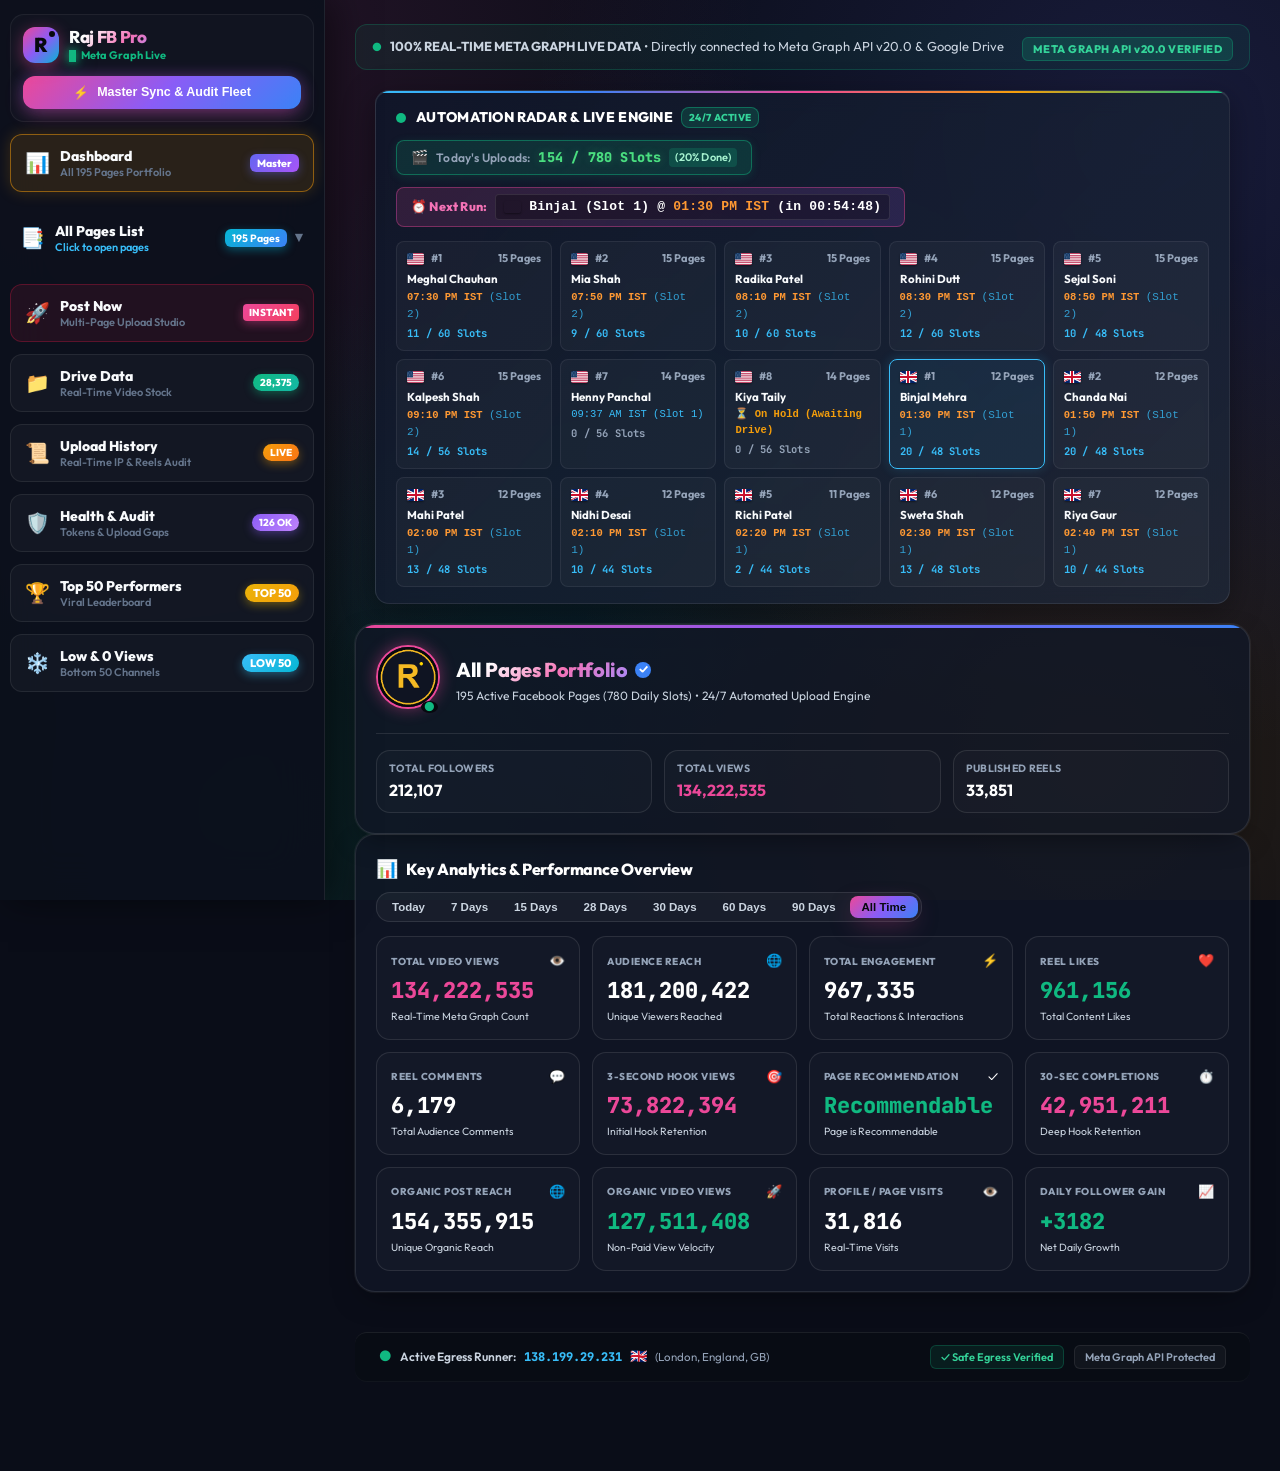
==== web/index.html @ e15d63d6 "feat: set USA Account 8 (Kiya Taily) on hold awaiting Drive link" ====
<!DOCTYPE html>
<html lang="en">
<head>
  <meta charset="UTF-8">
  <meta name="viewport" content="width=device-width, initial-scale=1.0, maximum-scale=1.0, user-scalable=no, viewport-fit=cover">
  <title>Raj FB Pro | Multi-Page Automation & Real-Time Analytics Command</title>
  <meta name="description" content="Raj FB Pro - Next-Gen Facebook Pages Cloud Automation, Real-Time Meta Graph Analytics & Audience Demographics Hub">
  <meta name="theme-color" content="#07090e">
  <meta name="apple-mobile-web-app-title" content="Raj FB Pro">
  <meta name="application-name" content="Raj FB Pro">
  <link rel="icon" type="image/png" sizes="192x192" href="icons/icon-192.png">
  <link rel="icon" type="image/png" sizes="64x64" href="icons/favicon.png">
  <link rel="apple-touch-icon" sizes="180x180" href="icons/apple-touch-icon.png">
  <link rel="manifest" href="manifest.json">
  <meta http-equiv="Cache-Control" content="no-cache, no-store, must-revalidate">
  <meta http-equiv="Pragma" content="no-cache">
  <meta http-equiv="Expires" content="0">
  <link rel="preconnect" href="https://fonts.googleapis.com">
  <link rel="preconnect" href="https://fonts.gstatic.com" crossorigin>
  <link href="https://fonts.googleapis.com/css2?family=Outfit:wght@400;500;600;700;800;900&family=Plus+Jakarta+Sans:wght@400;500;600;700;800&family=JetBrains+Mono:wght@500;600;700&display=swap" rel="stylesheet">
  <link rel="stylesheet" href="css/gold_dashboard.css?v=10.3.8">
  <script>
    function toggleSideHealthShutter(e) {
      if (e && e.stopPropagation) e.stopPropagation();
      var b = document.getElementById("sideHealthShutterBody");
      var a = document.getElementById("sideHealthToggleArrow");
      if (!b) return;
      var isHidden = (b.style.display === "none" || b.style.display === "");
      if (isHidden) {
        b.style.display = "block";
        if (a) { a.innerText = "▲"; a.style.transform = "rotate(180deg)"; }
      } else {
        b.style.display = "none";
        if (a) { a.innerText = "▼"; a.style.transform = "rotate(0deg)"; }
      }
    }
    function toggleMobileHealthShutter(e) {
      if (e && e.stopPropagation) e.stopPropagation();
      var b = document.getElementById("mobileHealthShutterBody");
      var a = document.getElementById("mobileHealthToggleArrow");
      if (!b) return;
      var isHidden = (b.style.display === "none" || b.style.display === "");
      if (isHidden) {
        b.style.display = "block";
        if (a) { a.innerText = "▲"; a.style.transform = "rotate(180deg)"; }
      } else {
        b.style.display = "none";
        if (a) { a.innerText = "▼"; a.style.transform = "rotate(0deg)"; }
      }
    }
    function openMobileHealthAudit(e) {
      if (e && e.stopPropagation) e.stopPropagation();
      if (typeof mobileSwitchView === "function") {
        mobileSwitchView("health_audit");
      } else {
        if (typeof closePageDrawer === "function") closePageDrawer();
        else {
          var drawer = document.getElementById("pagesDrawer");
          var overlay = document.getElementById("pagesDrawerOverlay");
          if (drawer) { drawer.classList.remove("active"); drawer.style.visibility = "hidden"; }
          if (overlay) { overlay.classList.remove("active"); overlay.style.display = "none"; }
          document.body.style.overflow = "";
          document.documentElement.style.overflow = "";
        }
        if (window.switchMainView) {
          window.switchMainView("health_audit");
        }
      }
      if (typeof showToast === "function") {
        showToast("🛡️ Opening Health & Audit Center...");
      }
      window.scrollTo({ top: 0, behavior: "smooth" });
    }
    window.toggleSideHealthShutter = toggleSideHealthShutter;
    window.toggleMobileHealthShutter = toggleMobileHealthShutter;
    window.openMobileHealthAudit = openMobileHealthAudit;
  </script>
</head>
<body>


  <!-- Toast Notification -->
  <div id="goldToast" class="luxe-toast">Action Confirmed</div>

  <!-- Slim Mobile-Only Header (Hidden on Desktop Web - Top Clean) -->
  <header class="mobile-app-header">
    <div class="mobile-header-container">
      <button id="btnMobileToggleDrawer" class="btn-mobile-drawer" onclick="openPageDrawer()" title="Open Navigation Menu">
        <span class="mob-icon" style="font-size: 16px; line-height: 1;">☰</span>
        <span class="mob-label" id="mobileHeaderActivePageName">Menu</span>
        <span class="mob-arrow">▼</span>
      </button>
      <div class="mobile-brand-group">
        <span class="mobile-brand-logo">R</span>
        <span class="mobile-brand-name">Raj FB Pro</span>
      </div>
      <div style="display: flex; align-items: center; gap: 6px;">
        <button type="button" id="btnMobileSync" class="btn-mobile-sync" onclick="triggerMobileSync(event)" title="Master Sync & Audit Fleet (Meta Graph API, Stock & Monetization)">
          <span id="mobileSyncBtnText">⚡ Master Sync</span>
        </button>
      </div>
    </div>
    <!-- Real-Time Mobile Sync Progress Bar (Instant Visual Feedback on Phone) -->
    <div id="mobileSyncProgressBarWrapper" class="mobile-sync-progress-bar" style="display: none;">
      <div id="mobileSyncProgressBarFill" class="mobile-sync-progress-fill" style="width: 0%;"></div>
    </div>
  </header>

  <!-- Slide-Over Pages Drawer (Mobile App Side Panel) -->
  <div id="pagesDrawerOverlay" class="drawer-overlay" onclick="closePageDrawer()" style="display: none;"></div>
  <aside id="pagesDrawer" class="pages-drawer" style="visibility: hidden;">
    <div class="drawer-header">
      <div class="drawer-title-group">
        <span class="drawer-header-icon">🧭</span>
        <h3 class="drawer-header-title">Navigation Menu</h3>
      </div>
      <button id="btnClosePageDrawer" class="btn-close-drawer" onclick="closePageDrawer()" aria-label="Close menu">✕</button>
    </div>

    <!-- Scrollable Drawer Body with Clean Modular Navigation Boxes -->
    <div class="drawer-scroll-body">

      <!-- BOX 1: MASTER DASHBOARD -->
      <div class="drawer-nav-card">
        <button type="button" class="drawer-nav-tile" id="btnDrawerDashboard" onclick="mobileSwitchView('dashboard')" title="Master Dashboard (All 195 Pages Portfolio)">
          <div class="tile-content-left">
            <span class="tile-icon">📊</span>
            <div class="tile-text">
              <span class="tile-title">Dashboard</span>
              <span class="tile-sub">All 195 Pages Portfolio</span>
            </div>
          </div>
          <span class="tile-badge-gold">Master</span>
        </button>
      </div>

      <!-- BOX 2: ALL PAGES LIST (SHUTTER BAND - CLOSED BY DEFAULT, OPENS ON TOUCH) -->
      <div class="drawer-nav-card drawer-pages-accordion" id="drawerPagesAccordionBox">
        <button type="button" class="drawer-nav-tile drawer-pages-shutter-btn" id="btnDrawerPagesShutterToggle" onclick="toggleDrawerPagesShutter(event)" title="Open All Pages List">
          <div class="tile-content-left">
            <span class="tile-icon">📑</span>
            <div class="tile-text">
              <span class="tile-title">All Pages List</span>
              <span class="tile-sub" id="drawerActivePageSub">195 Facebook Pages</span>
            </div>
          </div>
          <div class="tile-content-right">
            <span class="pages-count-pill" id="sidebarPagesCountBadge">195 Pages</span>
            <span class="drawer-shutter-arrow" id="drawerPagesShutterArrow">▼</span>
          </div>
        </button>

        <!-- Shutter Body (Closed by default - opens on touch/click) -->
        <div class="drawer-pages-shutter-body" id="drawerPagesShutterBody" style="display: none;">
          <!-- Page Search Bar -->
          <div class="drawer-search-box">
            <input type="search" id="sidebarPagesSearch" class="drawer-search-input" placeholder="🔍 Search across all 195 pages or ID..." onclick="event.stopPropagation()">
          </div>

          <!-- The 10 Fleet Accordions List (Populated dynamically) -->
          <div class="drawer-pages-list" id="sidebarPagesList">
            <!-- Dynamically Populated -->
          </div>
        </div>
      </div>

      <!-- BOX 3: POST NOW STUDIO -->
      <div class="drawer-nav-card">
        <button type="button" class="drawer-nav-tile" id="btnDrawerPostNow" onclick="mobileSwitchView('studio')" title="Post Now Studio">
          <div class="tile-content-left">
            <span class="tile-icon">🚀</span>
            <div class="tile-text">
              <span class="tile-title">Post Now</span>
              <span class="tile-sub">Multi-Page Upload Studio</span>
            </div>
          </div>
          <span class="side-instant-pill">INSTANT</span>
        </button>
      </div>

      <!-- BOX 4: DRIVE DATA -->
      <div class="drawer-nav-card">
        <button type="button" class="drawer-nav-tile" id="btnDrawerDriveData" onclick="mobileSwitchView('drive_data')" title="Drive Data Cloud Inventory">
          <div class="tile-content-left">
            <span class="tile-icon">📁</span>
            <div class="tile-text">
              <span class="tile-title">Drive Data</span>
              <span class="tile-sub">Real-Time Video Stock</span>
            </div>
          </div>
          <span class="side-drive-pill" id="drawerNavDriveCountBadge">32,460</span>
        </button>
      </div>

      <!-- BOX 5: UPLOAD HISTORY -->
      <div class="drawer-nav-card">
        <button type="button" class="drawer-nav-tile" id="btnDrawerRecentPosts" onclick="mobileSwitchView('recent_posts')" title="Upload History & IP Telemetry">
          <div class="tile-content-left">
            <span class="tile-icon">📜</span>
            <div class="tile-text">
              <span class="tile-title">Upload History</span>
              <span class="tile-sub">Real-Time IP & Reels Audit</span>
            </div>
          </div>
          <span class="side-recent-pill" style="background:rgba(234,179,8,0.18);color:#facc15;border:1px solid rgba(234,179,8,0.35);">LIVE</span>
        </button>
      </div>

      
      <!-- BOX 6: HEALTH & AUDIT CENTER -->
      <div class="drawer-nav-card">
        <button type="button" class="drawer-nav-tile" id="btnDrawerHealthAudit" onclick="mobileSwitchView('health_audit')" title="Health & Audit Center">
          <div class="tile-content-left">
            <span class="tile-icon">🛡️</span>
            <div class="tile-text">
              <span class="tile-title">Health & Audit</span>
              <span class="tile-sub">Tokens, Gaps & Runner</span>
            </div>
          </div>
          <span class="side-health-pill" id="drawerNavHealthBadge">126 OK</span>
        </button>
      </div>

      <!-- BOX 8: TOP 50 PERFORMERS -->
      <div class="drawer-nav-card">
        <button type="button" class="drawer-nav-tile" id="btnDrawerTopPerformers" onclick="mobileSwitchView('top_performers')" title="Top 50 Performers Leaderboard">
          <div class="tile-content-left">
            <span class="tile-icon">🏆</span>
            <div class="tile-text">
              <span class="tile-title">Top 50 Performers</span>
              <span class="tile-sub">Viral Leaderboard</span>
            </div>
          </div>
          <span class="side-top-pill" style="background:rgba(245,186,35,0.2);color:#facc15;border:1px solid rgba(245,186,35,0.4);font-size:11px;font-weight:800;padding:2px 8px;border-radius:10px;">TOP 50</span>
        </button>
      </div>

      <!-- BOX 8: LOW & 0 VIEWS PAGES -->
      <div class="drawer-nav-card">
        <button type="button" class="drawer-nav-tile" id="btnDrawerLowPerformers" onclick="mobileSwitchView('low_performers')" title="Low & 0 Views Pages">
          <div class="tile-content-left">
            <span class="tile-icon">❄️</span>
            <div class="tile-text">
              <span class="tile-title">Low & 0 Views</span>
              <span class="tile-sub">Bottom 50 Channels</span>
            </div>
          </div>
          <span class="side-low-pill" id="drawerNavLowBadge" style="background:rgba(239,68,68,0.2);color:#f87171;border:1px solid rgba(239,68,68,0.4);font-size:11px;font-weight:800;padding:2px 8px;border-radius:10px;">LOW 50</span>
        </button>
      </div>

    </div>
  </aside>

  <!-- Studio App Layout Wrapper (Left Sidebar + Main Content) -->
  <div class="studio-app-layout">

    <!-- Dedicated Left Sidebar Panel (Command Center) -->
    <aside id="studioLeftSidebar" class="studio-left-sidebar">

      <!-- Brand & Live Status in Left Sidebar -->
      <div class="sidebar-brand-card">
        <div class="brand-row-left">
          <div class="app-logo">
            <span class="logo-r">R</span>
            <span class="logo-dot"></span>
          </div>
          <div class="brand-text-block">
            <h1 class="brand-app-title">Raj FB Pro</h1>
            <span class="brand-app-sub"><span class="pulse-green-dot">●</span> Meta Graph Live</span>
          </div>
        </div>

        <!-- Sync Button in Left Sidebar ("synk vala bhi side me lele") -->
        <button type="button" id="btnSideLiveSync" class="btn-sidebar-sync" title="Master Sync & Audit Fleet: Sync Meta Graph API, Drive Stock & Monetization Audit across all 12 Accounts">
          <span class="sync-icon">⚡</span>
          <span class="sync-text" id="sideSyncBtnText">Master Sync & Audit Fleet</span>
        </button>

        <!-- Sleek Sync Progress Indicator (% and glowing bar directly near Sync button) -->
        <div id="sideSyncProgressWrapper" class="sidebar-sync-progress-box" style="display: none;">
          <div class="sync-progress-header">
            <span class="sync-progress-title">⚡ REAL-TIME SYNC</span>
            <span id="sideSyncPercentText" class="sync-progress-percent">0%</span>
          </div>
          <div class="sync-progress-track">
            <div id="sideSyncProgressBar" class="sync-progress-fill" style="width: 0%;"></div>
          </div>
          <div id="sideSyncStatusLabel" class="sync-progress-sub">Connecting to Meta API...</div>
        </div>
      </div>

      <!-- BOX 1: DASHBOARD (SARE PAGES KA DATA) -->
      <div class="sidebar-nav-box">
        <button type="button" id="sideNavDashboard" class="sidebar-action-tile active" onclick="onSelectSidebarPage('all', event)" title="Master Dashboard (All Pages Overview)">
          <div class="tile-content-left">
            <span class="tile-icon">📊</span>
            <div class="tile-text">
              <span class="tile-title">Dashboard</span>
              <span class="tile-sub">All 195 Pages Portfolio</span>
            </div>
          </div>
          <span class="tile-badge-gold">Master</span>
        </button>
      </div>

      <!-- BOX 2: ALL PAGES LIST (SHUTTER BAND BY DEFAULT - CLICK PAR HI OPEN HOGA) -->
      <div class="sidebar-nav-box sidebar-pages-list-box" id="sidePagesAccordionBox">
        <button type="button" class="sidebar-pages-header" id="btnSidePagesListToggle" onclick="toggleSidePagesShutter()" title="Click to show/hide 156 pages">
          <div class="pages-header-left">
            <span class="pages-header-icon">📑</span>
            <div class="pages-header-text">
              <span class="pages-header-title">All Pages List</span>
              <span class="pages-header-sub" id="sideActivePageSub">Click to open pages</span>
            </div>
          </div>
          <div class="pages-header-right">
            <span class="pages-count-pill" id="sidePagesCountBadge">195 Pages</span>
            <span class="pages-toggle-arrow" id="sidePagesToggleArrow">▼</span>
          </div>
        </button>

        <!-- Shutter Body (Closed by default - Shutter Band) -->
        <div class="sidebar-pages-body" id="sidePagesShutterBody">
          <div class="sidebar-pages-search-row">
            <input type="text" id="sidePagesSearchInput" class="side-pages-search-input" placeholder="🔍 Search across all 195 pages..." onclick="event.stopPropagation()">
          </div>

          <div class="sidebar-pages-scroll-list" id="sidebarPagesScrollList">
            <!-- Dynamically populated with 5 vertical boxes (USA 01, USA 02, UK 01, UK 02, UK 03) -->
          </div>
        </div>
      </div>

      <!-- BOX 3: POST NOW (JISE HUM POST KARENGE) -->
      <div class="sidebar-nav-box">
        <button type="button" id="sideNavPostNow" class="sidebar-action-tile side-tile-post-now" title="Post Now Studio (Select Pages & Upload)">
          <div class="tile-content-left">
            <span class="tile-icon">🚀</span>
            <div class="tile-text">
              <span class="tile-title">Post Now</span>
              <span class="tile-sub">Multi-Page Upload Studio</span>
            </div>
          </div>
          <span class="side-instant-pill">INSTANT</span>
        </button>
      </div>

      <!-- BOX 4: DRIVE DATA (REAL-TIME CLOUD VIDEO INVENTORY) -->
      <div class="sidebar-nav-box">
        <button type="button" id="sideNavDriveData" class="sidebar-action-tile side-tile-drive-data" title="Drive Data (Folder-by-Folder Cloud Inventory)">
          <div class="tile-content-left">
            <span class="tile-icon">📁</span>
            <div class="tile-text">
              <span class="tile-title">Drive Data</span>
              <span class="tile-sub">Real-Time Video Stock</span>
            </div>
          </div>
          <span class="side-drive-pill" id="sideNavDriveCountBadge">32,460</span>
        </button>
      </div>

      <!-- BOX 5: UPLOAD HISTORY (SERVER AUTOMATION & REAL-TIME IP TELEMETRY AUDIT) -->
      <div class="sidebar-nav-box">
        <button type="button" id="sideNavRecentPosts" class="sidebar-action-tile side-tile-recent-posts" title="Upload History (Real-Time IP Telemetry & Reels Audit)">
          <div class="tile-content-left">
            <span class="tile-icon">📜</span>
            <div class="tile-text">
              <span class="tile-title">Upload History</span>
              <span class="tile-sub">Real-Time IP & Reels Audit</span>
            </div>
          </div>
          <span class="side-recent-pill" style="background:rgba(234,179,8,0.18);color:#facc15;border:1px solid rgba(234,179,8,0.35);">LIVE</span>
        </button>
      </div>

      
      <!-- BOX 6: HEALTH & AUDIT CENTER (FULL MAIN VIEW) -->
      <div class="sidebar-nav-box">
        <button type="button" id="sideNavHealthAudit" class="sidebar-action-tile side-tile-health-audit" title="Health & Audit Center (Tokens, Gaps & Runner Diagnostics)">
          <div class="tile-content-left">
            <span class="tile-icon">🛡️</span>
            <div class="tile-text">
              <span class="tile-title">Health & Audit</span>
              <span class="tile-sub">Tokens & Upload Gaps</span>
            </div>
          </div>
          <span class="side-health-pill" id="sideNavHealthBadge">126 OK</span>
        </button>
      </div>

      <!-- BOX 8: TOP 50 PERFORMERS (VIRAL LEADERBOARD) -->
      <div class="sidebar-nav-box">
        <button type="button" id="sideNavTopPerformers" class="sidebar-action-tile side-tile-top-performers" onclick="switchMainView('top_performers')" title="Top 50 Performers (Viral Leaderboard & Rankings)">
          <div class="tile-content-left">
            <span class="tile-icon">🏆</span>
            <div class="tile-text">
              <span class="tile-title">Top 50 Performers</span>
              <span class="tile-sub">Viral Leaderboard</span>
            </div>
          </div>
          <span class="side-top-pill" style="background:rgba(245,186,35,0.2);color:#facc15;border:1px solid rgba(245,186,35,0.4);font-size:11px;font-weight:800;padding:2px 8px;border-radius:10px;">TOP 50</span>
        </button>
      </div>

      <!-- BOX 8: LOW & 0 VIEWS (BOTTOM 50 AUDIT) -->
      <div class="sidebar-nav-box">
        <button type="button" id="sideNavLowPerformers" class="sidebar-action-tile side-tile-low-performers" onclick="switchMainView('low_performers')" title="Low & 0 Views Pages (Bottom 50 Audit)">
          <div class="tile-content-left">
            <span class="tile-icon">❄️</span>
            <div class="tile-text">
              <span class="tile-title">Low & 0 Views</span>
              <span class="tile-sub">Bottom 50 Channels</span>
            </div>
          </div>
          <span class="side-low-pill" id="sideNavLowBadge" style="background:rgba(239,68,68,0.2);color:#f87171;border:1px solid rgba(239,68,68,0.4);font-size:11px;font-weight:800;padding:2px 8px;border-radius:10px;">LOW 50</span>
        </button>
      </div>

    </aside>

    <!-- Main App Content Container -->
    <main class="app-main-container studio-main-content">

    <!-- ================= POST NOW STUDIO VIEW (MATCHING RAJ TUBE PRO YOUTUBE STUDIO STYLE) ================= -->
    <div id="postNowStudioView" class="studio-view-container" style="display: none;">

      <!-- Left Sub-Sidebar: Pages Fleet Selection List with Checkboxes -->
      <aside class="studio-fleet-panel">
        <div class="fleet-panel-header">
          <div class="fleet-title-row">
            <h3 class="fleet-heading">Pages Fleet</h3>
            <span class="fleet-count-badge" id="studioFleetCountBadge">7 Ready</span>
          </div>
          <div class="fleet-sub">Select pages to trigger immediate Facebook post</div>
        </div>

        <!-- Toolbar & Filter -->
        <div class="fleet-toolbar">
          <button type="button" id="btnStudioSelectAll" class="fleet-pill-btn">☑️ Select All</button>
          <button type="button" id="btnStudioClearAll" class="fleet-pill-btn">⬜ Clear All</button>
          <span class="fleet-selected-indicator" id="studioSelectedCounterBadge">0 Selected</span>
        </div>

        <!-- Fast 1-Click Batch Actions Bar -->
        <div class="studio-batch-actions-bar">
          <button type="button" id="btnStudioSelectAllUK" class="btn-batch-action btn-batch-uk" title="Select All 71 Pages in 1-Click"><img src="icons/gb.png" alt="UK" class="app-flag-icon"> (71)</button>
          <button type="button" id="btnStudioSelectAllUSA" class="btn-batch-action btn-batch-us" title="Select All 30 Pages in 1-Click"><img src="icons/us.png" alt="US" class="app-flag-icon"> (30)</button>
          <button type="button" id="btnStudioSelectUnposted" class="btn-batch-action" title="Select pages that have 0 posts today">🎯 0 Posts Today</button>
        </div>


        <div class="fleet-search-box">
          <input type="text" id="inputStudioFleetSearch" class="fleet-search-input" placeholder="Search across your pages...">
        </div>

        <!-- Scrollable Pages Fleet List with Checkboxes & SELECT Buttons -->
        <div class="studio-fleet-list" id="studioFleetList">
          <!-- Populated dynamically by gold_app.js -->
        </div>
      </aside>

      <!-- Right Main Studio Area: Selected Fleet Cards + Compliance Specs + Pipeline Console + Big Publish Button -->
      <section class="studio-main-panel">

        <!-- Selected Fleet Cards Strip -->
        <div class="studio-selected-strip-header">
          <span class="selected-strip-title">Queued Pages Fleet</span>
          <span class="selected-strip-sub" id="studioSelectedStockText">1,566 Videos Available in Drive</span>
        </div>
        <div class="studio-selected-chips-grid" id="studioSelectedChipsGrid">
          <!-- Populated dynamically with selected page chips -->
        </div>

        <!-- Compliance & Configuration Specs -->
        <div class="studio-specs-box">
          <div class="studio-spec-row">
            <span class="spec-label">Destination</span>
            <span class="spec-value spec-cyan" id="studioSpecDestination">Facebook Reels (5 Pages Selected)</span>
          </div>
          <div class="studio-spec-row">
            <span class="spec-label">AI Disclosure Tag</span>
            <span class="spec-value spec-green">Self-Declared (Compliant)</span>
          </div>
          <div class="studio-spec-row">
            <span class="spec-label">Drive Storage Protocol</span>
            <span class="spec-value spec-green">Auto-Delete After Success (Safe Mode Verified)</span>
          </div>
          <div class="studio-spec-row">
            <span class="spec-label">Scheduled Automation</span>
            <span class="spec-value spec-gold">Protected & Active (No Cron Conflict)</span>
          </div>
        </div>

        <!-- LIVE UPLOAD PIPELINE CONSOLE (Terminal Window with macOS dots) -->
        <div class="studio-terminal-box">
          <div class="terminal-header-bar">
            <div class="terminal-header-left" style="display:flex; align-items:center; gap:10px;">
              <div class="terminal-dots">
                <span class="dot dot-red"></span>
                <span class="dot dot-yellow"></span>
                <span class="dot dot-green"></span>
              </div>
              <div class="terminal-title">LIVE UPLOAD PIPELINE CONSOLE</div>
            </div>
            <div class="terminal-header-right" style="display:flex; align-items:center; gap:10px;">
              <div class="terminal-status-badge" id="terminalStatusBadge">🟢 BATCH COMPLETE</div>
              <button type="button" id="btnStudioClearLogs" class="btn-terminal-clear-action" title="Clear console output">
                <svg width="12" height="12" viewBox="0 0 24 24" fill="none" stroke="currentColor" stroke-width="2.5" stroke-linecap="round" stroke-linejoin="round"><path d="M3 6h18M19 6v14a2 2 0 0 1-2 2H7a2 2 0 0 1-2-2V6m3 0V4a2 2 0 0 1 2-2h4a2 2 0 0 1 2 2v2"></path></svg>
                <span>CLEAR LOGS</span>
              </button>
            </div>
          </div>
          <div class="terminal-body" id="terminalConsoleBody">
            <!-- Populated with color-coded live logs -->
          </div>
        </div>

        <!-- Execution Telemetry & Actions Row -->
        <div class="studio-action-panel">
          <button type="button" id="btnStudioExecutePublish" class="btn-studio-publish-now">
            <span class="publish-icon">🚀</span>
            <span id="btnStudioExecuteText">PUBLISH 5 REELS NOW TO FACEBOOK (1,566 AVAILABLE)</span>
          </button>

          <!-- Auth & Token status drawer trigger -->
          <div class="studio-auth-footer">
            <div class="auth-status-indicator">
              <span class="auth-dot" id="studioAuthDot">🟢</span>
              <span class="auth-text" id="studioAuthText">Cloud Dispatch Ready (GitHub Actions)</span>
            </div>
            <button type="button" id="btnToggleStudioAuth" class="btn-studio-auth-toggle">⚙️ Key</button>
          </div>

          <div id="studioAuthDrawer" class="studio-auth-drawer" style="display: none;">
            <p class="auth-drawer-hint">Enter GitHub Personal Access Token (stored locally on your device for cloud actions):</p>
            <div class="auth-drawer-input-row">
              <input type="password" id="inputStudioGithubPat" class="studio-pat-input" placeholder="ghp_xxxxxxxxxxxx...">
              <button type="button" id="btnSaveStudioGithubPat" class="btn-save-studio-pat">Save</button>
            </div>
          </div>
        </div>

      </section>
    </div>

    <!-- ================= DRIVE DATA VIEW (FOLDER-BY-FOLDER REAL-TIME INVENTORY) ================= -->
    <div id="driveDataInventoryView" class="dashboard-view-container" style="display: none;">
      
      <!-- Top Status Banner -->
      <div class="dash-page-status-strip">
        <div class="status-strip-left">
          <span class="live-dot-pulse">●</span>
          <span class="status-strip-text"><strong>GOOGLE DRIVE CLOUD VIDEO INVENTORY</strong> • Real-time verified video count across all 126 Facebook page folders</span>
        </div>
        <div class="status-strip-right" style="display: flex; align-items: center; gap: 8px;">
          <button type="button" class="btn-strip-sync" onclick="syncLiveMetaGraph(true)" title="Sync Real-Time Google Drive Stock & Upload Telemetry" style="background: rgba(234,179,8,0.15); border: 1px solid rgba(234,179,8,0.35); color: #facc15; font-size: 11px; font-weight: 700; padding: 3px 10px; border-radius: 6px; cursor: pointer; display: inline-flex; align-items: center; gap: 4px; transition: all 0.2s ease;">
            <span>⚡</span> Sync Drive Stock Live
          </button>
          <span class="badge-meta-verified">CLOUD DRIVE VERIFIED</span>
        </div>
      </div>

      <!-- Drive Hero KPI Card -->
      <section class="profile-hero-card">
        <div class="hero-main-row">
          <div class="hero-avatar-wrapper">
            <div class="drive-hero-icon-box">📁</div>
            <span class="avatar-status-badge">●</span>
          </div>
          <div class="hero-details">
            <div class="hero-heading-row">
              <h2 class="hero-title">Google Drive Video Fleet</h2>
              <span class="verified-icon">✓</span>
            </div>
            <div class="hero-meta">126 Channel Folders Configured • Zero Setup Pending • 24/7 Automated Upload Stock</div>
          </div>
        </div>

        <div class="hero-stats-strip">
          <div class="strip-stat">
            <span class="stat-label">Total Cloud Stock</span>
            <span class="stat-num gold-text" id="driveHeroTotalCount">36,689 Videos</span>
          </div>
          <div class="strip-stat">
            <span class="stat-label"><img src="icons/us.png" alt="US" class="app-flag-icon"> Meghal Stock</span>
            <span class="stat-num" id="driveHeroA1Count">4,190 Videos</span>
          </div>
          <div class="strip-stat">
            <span class="stat-label"><img src="icons/us.png" alt="US" class="app-flag-icon"> Mia Stock</span>
            <span class="stat-num" id="driveHeroA2Count">4,290 Videos</span>
          </div>
          <div class="strip-stat">
            <span class="stat-label"><img src="icons/us.png" alt="US" class="app-flag-icon"> Radika Stock</span>
            <span class="stat-num" id="driveHeroA3Count" style="color: #60a5fa;">3,910 Videos</span>
          </div>
          <div class="strip-stat">
            <span class="stat-label"><img src="icons/us.png" alt="US" class="app-flag-icon"> Rohini Stock</span>
            <span class="stat-num" id="driveHeroA4Count" style="color: #38bdf8;">3,779 Videos</span>
          </div>
          <div class="strip-stat">
            <span class="stat-label"><img src="icons/us.png" alt="US" class="app-flag-icon"> Sejal Stock</span>
            <span class="stat-num" id="driveHeroA5Count" style="color: #a78bfa;">3,131 Videos</span>
          </div>
          <div class="strip-stat">
            <span class="stat-label"><img src="icons/us.png" alt="US" class="app-flag-icon"> Kalpesh Stock</span>
            <span class="stat-num" id="driveHeroA6Count" style="color: #ec4899;">2,062 Videos</span>
          </div>
          <div class="strip-stat">
            <span class="stat-label"><img src="icons/gb.png" alt="UK" class="app-flag-icon"> London Stock</span>
            <span class="stat-num" id="driveHeroUKCount" style="color: #facc15;">16,886 Videos</span>
          </div>
          <div class="strip-stat">
            <span class="stat-label">Empty Folders</span>
            <span class="stat-num" id="driveHeroEmptyCount" style="color: #f87171; font-weight: 800;">12 Needs Refill</span>
          </div>
          <div class="strip-stat">
            <span class="stat-label">Configured Folders</span>
            <span class="stat-num green-text">195 / 195 Ready</span>
          </div>
        </div>
      </section>

      <!-- Drive Inventory Section -->
      <section class="content-box">
        <div class="box-header flex-between library-box-header">
          <div class="box-title-group">
            <span class="box-icon">📁</span>
            <div>
              <h3 class="box-title">Channel Video Stock & Folder Mapping</h3>
              <span class="library-pipeline-tag">Exact unposted video files waiting in Drive for next automated slot</span>
            </div>
          </div>
          <div class="library-header-actions">
            <div class="timeframe-toggle-wrapper" id="driveAccountFilters">
              <button type="button" class="timeframe-pill active" data-filter="all" id="btnDriveFilterAll">All (171)</button>
              <button type="button" class="timeframe-pill" data-filter="empty_stock" id="btnDriveFilterEmptyStock" style="background: rgba(239,68,68,0.2); border-color: rgba(239,68,68,0.6); color: #f87171; font-weight: 800;">🔴 Empty (12)</button>
              <button type="button" class="timeframe-pill" data-filter="critical_stock" id="btnDriveFilterCritStock" style="background: rgba(234,179,8,0.2); border-color: rgba(234,179,8,0.6); color: #facc15; font-weight: 800;">⚠️ Critical &le; 15 (5)</button>
              <button type="button" class="timeframe-pill" data-filter="a1" id="btnDriveFilterA1"><img src="icons/us.png" alt="US" class="app-flag-icon"> Meghal Chauhan (15)</button>
              <button type="button" class="timeframe-pill" data-filter="a2" id="btnDriveFilterA2"><img src="icons/us.png" alt="US" class="app-flag-icon"> Mia Shah (15)</button>
              <button type="button" class="timeframe-pill" data-filter="a3" id="btnDriveFilterA3"><img src="icons/us.png" alt="US" class="app-flag-icon"> Radika Patel (15)</button>
              <button type="button" class="timeframe-pill" data-filter="a4" id="btnDriveFilterA4"><img src="icons/us.png" alt="US" class="app-flag-icon"> Rohini Dutt (15)</button>
              <button type="button" class="timeframe-pill" data-filter="a5" id="btnDriveFilterA5"><img src="icons/us.png" alt="US" class="app-flag-icon"> Sejal Soni (15)</button>
              <button type="button" class="timeframe-pill" data-filter="a6" id="btnDriveFilterA6"><img src="icons/us.png" alt="US" class="app-flag-icon"> Kalpesh Shah (15)</button>
              <button type="button" class="timeframe-pill" data-filter="uk1" id="btnDriveFilterUK1"><img src="icons/gb.png" alt="UK" class="app-flag-icon"> Binjal Mehra (12)</button>
              <button type="button" class="timeframe-pill" data-filter="uk2" id="btnDriveFilterUK2"><img src="icons/gb.png" alt="UK" class="app-flag-icon"> Chanda Nai (12)</button>
              <button type="button" class="timeframe-pill" data-filter="uk3" id="btnDriveFilterUK3"><img src="icons/gb.png" alt="UK" class="app-flag-icon"> Mahi Patel (12)</button>
              <button type="button" class="timeframe-pill" data-filter="uk4" id="btnDriveFilterUK4"><img src="icons/gb.png" alt="UK" class="app-flag-icon"> Nidhi Desai (11)</button>
              <button type="button" class="timeframe-pill" data-filter="uk5" id="btnDriveFilterUK5"><img src="icons/gb.png" alt="UK" class="app-flag-icon"> Richi Patel (11)</button>
              <button type="button" class="timeframe-pill" data-filter="uk6" id="btnDriveFilterUK6"><img src="icons/gb.png" alt="UK" class="app-flag-icon"> Sweta Shah (12)</button>
              <button type="button" class="timeframe-pill" data-filter="uk7" id="btnDriveFilterUK7"><img src="icons/gb.png" alt="UK" class="app-flag-icon"> Riya Gaur (11)</button>
              <button type="button" class="timeframe-pill" data-filter="high_stock" id="btnDriveFilterHighStock">🟢 High Stock (200+)</button>
              <button type="button" class="timeframe-pill" data-filter="low_stock" id="btnDriveFilterLowStock">🟠 Low Stock (&lt;100)</button>
            </div>
          </div>
        </div>

        <div class="drive-search-bar-row">
          <input type="text" id="inputDriveInventorySearch" class="fleet-search-input" placeholder="🔍 Search by channel name, handle, or folder name...">
        </div>

        <!-- Drive Table (Desktop) -->
        <div class="studio-table-wrapper desktop-only">
          <table class="studio-table drive-inventory-table">
            <thead>
              <tr>
                <th style="width: 50px;">#</th>
                <th>Page & Channel</th>
                <th style="width: 100px;">Account</th>
                <th>Google Drive Folder Name</th>
                <th style="width: 170px;">Videos In Stock</th>
                <th style="width: 140px;">Drive Folder</th>
                <th style="width: 120px;">Status</th>
              </tr>
            </thead>
            <tbody id="driveInventoryTableBody">
              <!-- Populated dynamically -->
            </tbody>
          </table>
        </div>

        <!-- Drive Mobile Cards -->
        <div class="mobile-yt-cards-container mobile-only" id="driveInventoryMobileCards">
          <!-- Populated dynamically -->
        </div>
      </section>
    </div>

    <!-- ================= RECENT POSTS VIEW (LIVE SERVER & POST NOW FEED) ================= -->
    <div id="recentPostsFeedView" class="dashboard-view-container" style="display: none;">
      
      <!-- Top Banner -->
      <div class="dash-page-status-strip">
        <div class="status-strip-left">
          <span class="live-dot-pulse">●</span>
          <span class="status-strip-text"><strong>RECENT AUTOMATION & POST NOW FEED</strong> • Live stream of Facebook Reels published by server & instant studio</span>
        </div>
        <div class="status-strip-right">
          <span class="badge-meta-verified">LIVE ACTIVITY FEED</span>
        </div>
      </div>

      <!-- Recent Posts Hero Card -->
      <section class="profile-hero-card">
        <div class="hero-main-row">
          <div class="hero-avatar-wrapper">
            <div class="recent-hero-icon-box">⚡</div>
            <span class="avatar-status-badge">●</span>
          </div>
          <div class="hero-details">
            <div class="hero-heading-row">
              <h2 class="hero-title">Recent Posts Activity Stream</h2>
              <span class="verified-icon">✓</span>
            </div>
            <div class="hero-meta">All 143 Pages Aggregated • Server Cron Automation + Instant Studio Uploads</div>
          </div>
        </div>

        <div class="hero-stats-strip">
          <div class="strip-stat">
            <span class="stat-label">Total Verified Reels</span>
            <span class="stat-num gold-text" id="recentHeroTotalReels">5,559 Reels</span>
          </div>
          <div class="strip-stat">
            <span class="stat-label">Today's Posts</span>
            <span class="stat-num green-text" id="recentHeroTodayPosts">96 / 168 Slots</span>
          </div>
          <div class="strip-stat">
            <span class="stat-label">Automated Cron</span>
            <span class="stat-num">4x Daily Active</span>
          </div>
          <div class="strip-stat">
            <span class="stat-label">Cloud Dispatch</span>
            <span class="stat-num" style="color:#38bdf8;">GitHub Actions</span>
          </div>
        </div>
      </section>

      <!-- ================= UPLOAD HISTORY & IP TELEMETRY AUDIT BOX ================= -->
      <section class="content-box upload-history-box" id="uploadHistoryAuditBox">
        <div class="box-header flex-between library-box-header">
          <div class="box-title-group">
            <span class="box-icon" style="background: linear-gradient(135deg, rgba(234,179,8,0.2), rgba(249,115,22,0.2)); border: 1px solid rgba(234,179,8,0.4); border-radius: 10px; width: 38px; height: 38px; display: inline-flex; align-items: center; justify-content: center; font-size: 19px;">📜</span>
            <div>
              <div style="display: flex; align-items: center; gap: 8px;">
                <h3 class="box-title" style="color: #fff; font-weight: 800; font-size: 16px; margin: 0;">Live Upload History & IP Telemetry Audit</h3>
                <span class="history-live-pulse-badge" id="historyLivePulseBadge">
                  <span class="pulse-green-dot">●</span> Real-Time Sync
                </span>
              </div>
              <span class="library-pipeline-tag" style="color: #94a3b8; font-size: 12px;">Real-time automated proof of every Facebook Reel uploaded with runner IP, City, State, Country & Direct Link</span>
            </div>
          </div>
          
          <div class="library-header-actions" style="display: flex; align-items: center; gap: 8px; flex-wrap: wrap;">
            <!-- Real-Time Auto-Sync Toggle & Refresh -->
            <button type="button" id="btnRefreshUploadHistory" class="btn-history-refresh" title="Force Refresh Live History" onclick="refreshUploadHistory(true)">
              <span class="refresh-spinner" id="historyRefreshIcon">🔄</span>
              <span id="historyRefreshText">Refresh Live</span>
            </button>
            <div class="timeframe-toggle-wrapper" id="historyCountryFilters">
              <button type="button" class="timeframe-pill active" data-filter="all" id="btnHistoryFilterAll">All (<span id="historyTotalCountBadge">443</span>)</button>
              <button type="button" class="timeframe-pill" data-filter="us" id="btnHistoryFilterUS"><img src="icons/us.png" alt="US" class="app-flag-icon"> (30)</button>
              <button type="button" class="timeframe-pill" data-filter="uk" id="btnHistoryFilterUK"><img src="icons/gb.png" alt="UK" class="app-flag-icon"> (71)</button>
              <button type="button" class="timeframe-pill" data-filter="today" id="btnHistoryFilterToday">⚡ Today</button>
            </div>
          </div>
        </div>

        <!-- Search Bar & Live Counter Bar -->
        <div class="history-controls-row" style="display: flex; justify-content: space-between; align-items: center; gap: 12px; margin: 14px 0; flex-wrap: wrap;">
          <div class="history-search-wrapper" style="flex: 1; min-width: 260px;">
            <input type="text" id="inputUploadHistorySearch" class="fleet-search-input" placeholder="🔍 Search by Video ID, Title, Page Name, IP, City, or State..." oninput="onSearchUploadHistory()">
          </div>
          <div class="history-meta-status" style="display: flex; align-items: center; gap: 10px; font-size: 12px; color: #94a3b8;">
            <span id="historyShowingCountLabel">Showing 50 of 443 Uploads</span>
            <span class="telemetry-chip" id="historyTelemetryStatus" style="background: rgba(34,197,94,0.12); color: #4ade80; border: 1px solid rgba(34,197,94,0.3); padding: 3px 8px; border-radius: 6px; font-weight: 600; font-size: 11px;">
              ⚡ Auto-Updates Every 30s
            </span>
          </div>
        </div>

        <!-- Upload History Table (Desktop View) -->
        <div class="studio-table-wrapper desktop-only" style="overflow-x: auto; border-radius: 12px; border: 1px solid rgba(255,255,255,0.08); background: rgba(15,23,42,0.4);">
          <table class="studio-table upload-history-table" style="width: 100%; border-collapse: separate; border-spacing: 0;">
            <thead>
              <tr style="background: rgba(15,23,42,0.85); backdrop-filter: blur(8px);">
                <th style="width: 48px; text-align: center;">#</th>
                <th style="width: 100px; text-align: center;">Thumbnail</th>
                <th style="min-width: 190px;">Page Name</th>
                <th style="min-width: 160px;">Date & Time (Must)</th>
                <th style="width: 120px; text-align: center;">Views</th>
                <th style="min-width: 220px;">IP Telemetry (City/State/Country)</th>
                <th style="width: 140px; text-align: center;">Direct Link</th>
              </tr>
            </thead>
            <tbody id="uploadHistoryTableBody">
              <!-- Populated dynamically by gold_app.js -->
            </tbody>
          </table>
        </div>

        <!-- Upload History Mobile Cards -->
        <div class="mobile-yt-cards-list mobile-only" id="uploadHistoryMobileCards">
          <!-- Populated dynamically on mobile devices -->
        </div>

        <!-- Pagination / Load More -->
        <div class="history-pagination-row" style="display: flex; justify-content: center; align-items: center; gap: 12px; margin-top: 16px;">
          <button type="button" id="btnLoadMoreUploadHistory" class="btn-load-more" onclick="loadMoreUploadHistory()" style="background: rgba(234,179,8,0.15); border: 1px solid rgba(234,179,8,0.35); color: #facc15; padding: 8px 24px; border-radius: 8px; font-weight: 700; cursor: pointer;">
            ⬇️ Load More Uploads (<span id="historyRemainingBadge">393 remaining</span>)
          </button>
        </div>
      </section>
    </div>

    
    <!-- ================= HEALTH & AUDIT VIEW (TOKENS, GAPS & RUNNER DIAGNOSTICS) ================= -->
    <div id="healthAuditMainView" class="dashboard-view-container" style="display: none;">
      
      <!-- Top Status Banner -->
      <div class="dash-page-status-strip">
        <div class="status-strip-left">
          <span class="live-dot-pulse">●</span>
          <span class="status-strip-text"><strong>HEALTH & AUDIT CENTER</strong> • Live real-time token telemetry & upload gap monitoring across all 101 Facebook pages</span>
        </div>
        <div class="status-strip-right">
          <span class="badge-meta-verified">META GRAPH & RUNNER VERIFIED</span>
        </div>
      </div>

      <!-- 8 Fleets Status Grid (Click-to-Inspect Fleet Pages) -->
      <section class="content-box" style="margin-top: 16px;">
        <div class="box-header flex-between">
          <div class="box-title-group">
            <span class="box-icon">🌐</span>
            <div>
              <h3 class="box-title">10 Fleets Live Health & Integrity Matrix</h3>
              <span class="library-pipeline-tag">Real-time token validity, today's reels uploaded & click to inspect individual pages</span>
            </div>
          </div>
          <div style="display: flex; align-items: center; gap: 8px; flex-wrap: wrap;">
            <button type="button" id="btnMainAuditAction" onclick="runLiveAuditUI(event)" style="background: linear-gradient(135deg, #0284c7, #38bdf8); color: #fff; border: none; padding: 7px 14px; border-radius: 8px; font-size: 11.5px; font-weight: 700; cursor: pointer; display: flex; align-items: center; gap: 5px; box-shadow: 0 2px 8px rgba(2,132,199,0.3);">
              <span id="mainAuditIcon">🔍</span> Run Live Audit
            </button>
            <span class="pill-badge pill-green" id="mainAuditFleetsStatusBadge">11 / 11 Fleets Monitored</span>
          </div>
        </div>

        <div class="health-fleets-grid" id="mainAuditFleetsGrid" style="display: grid; grid-template-columns: repeat(auto-fit, minmax(250px, 1fr)); gap: 14px; padding: 16px;">
          <!-- Dynamically rendered 8 fleet cards by gold_app.js -->
        </div>
      </section>

      <!-- Developer Raw Terminal (Collapsible at bottom) -->
      <details class="content-box" style="margin-top: 16px; border: 1px solid rgba(255,255,255,0.08); background: rgba(15,23,42,0.4); border-radius: 12px; overflow: hidden;">
        <summary style="padding: 14px 18px; cursor: pointer; display: flex; justify-content: space-between; align-items: center; font-size: 12.5px; font-weight: 700; color: #94a3b8; user-select: none;">
          <span style="display: flex; align-items: center; gap: 8px;">
            <span>💻</span>
            <span style="color: #cbd5e1;">Developer Mode • Raw Diagnostic Terminal & Filter Logs</span>
          </span>
          <span style="font-size: 11px; color: #38bdf8; background: rgba(56,189,248,0.1); padding: 3px 8px; border-radius: 6px; border: 1px solid rgba(56,189,248,0.25);">Click to View Raw Terminal ▼</span>
        </summary>

        <div class="box-header flex-between library-box-header" style="border-top: 1px solid rgba(255,255,255,0.06);">
          <div class="box-title-group">
            <span class="box-icon" style="background: rgba(56,189,248,0.15); border: 1px solid rgba(56,189,248,0.3); border-radius: 10px; width: 38px; height: 38px; display: inline-flex; align-items: center; justify-content: center; font-size: 18px;">💻</span>
            <div>
              <div style="display: flex; align-items: center; gap: 8px;">
                <h3 class="box-title" style="color: #fff; font-weight: 800; font-size: 16px; margin: 0;">Real-Time Diagnostic Console</h3>
                <span class="history-live-pulse-badge">
                  <span class="pulse-green-dot">●</span>
                  <span id="mainTerminalLiveDot" style="color: #38bdf8; font-weight: 700; font-family: monospace;">IDLE</span>
                </span>
              </div>
              <span class="library-pipeline-tag" style="color: #94a3b8; font-size: 12px;">Live execution log of Meta Graph token integrity, upload gaps & WireGuard runner telemetry</span>
            </div>
          </div>

          <div class="library-header-actions" style="display: flex; align-items: center; gap: 8px; flex-wrap: wrap;">
            <button type="button" id="btnDetailsAuditAction" onclick="runLiveAuditUI(event)" style="background: linear-gradient(135deg, #0284c7, #38bdf8); color: #fff; border: none; padding: 8px 16px; border-radius: 8px; font-size: 12px; font-weight: 700; cursor: pointer; display: flex; align-items: center; gap: 6px; box-shadow: 0 2px 10px rgba(2,132,199,0.35);">
              <span id="mainAuditIconDetails">🔍</span> Run Live Audit
            </button>
            <button type="button" onclick="clearAuditTerminal(event)" style="background: rgba(255,255,255,0.08); color: #cbd5e1; border: 1px solid rgba(255,255,255,0.15); padding: 8px 12px; border-radius: 8px; font-size: 12px; font-weight: 600; cursor: pointer;" title="Clear terminal logs">
              🗑️ Clear
            </button>
          </div>
        </div>

        <div style="background: #020617; border: 1px solid rgba(56,189,248,0.2); border-radius: 12px; overflow: hidden; margin: 16px;">
          <div style="background: rgba(15,23,42,0.92); padding: 8px 14px; display: flex; justify-content: space-between; align-items: center; border-bottom: 1px solid rgba(255,255,255,0.08); flex-wrap: wrap; gap: 10px;">
            <div style="display: flex; align-items: center; gap: 6px;">
              <span style="width: 10px; height: 10px; border-radius: 50%; background: #ef4444; display: inline-block;"></span>
              <span style="width: 10px; height: 10px; border-radius: 50%; background: #eab308; display: inline-block;"></span>
              <span style="width: 10px; height: 10px; border-radius: 50%; background: #22c55e; display: inline-block;"></span>
              <span style="font-size: 11px; color: #94a3b8; font-weight: 700; margin-left: 8px; font-family: monospace;">AUDIT TERMINAL</span>
            </div>

            <!-- Category Filter Tabs (Option 2) -->
            <div class="audit-filter-tabs" id="auditFilterTabsContainer">
              <button type="button" class="audit-tab-btn active" data-tab="all" onclick="filterAuditTerminalLogs('all')" title="Show complete timeline">
                <span>All Logs</span> <span class="audit-tab-badge" id="auditBadgeAll">0</span>
              </button>
              <button type="button" class="audit-tab-btn" data-tab="token" onclick="filterAuditTerminalLogs('token')" title="Show only Facebook token issues">
                <span>🚨 Token Issues</span> <span class="audit-tab-badge" id="auditBadgeTokens" style="background: rgba(239,68,68,0.25); color: #f87171;">0</span>
              </button>
              <button type="button" class="audit-tab-btn" data-tab="gap" onclick="filterAuditTerminalLogs('gap')" title="Show only upload gaps and missed slots">
                <span>⚠️ Upload Gaps</span> <span class="audit-tab-badge" id="auditBadgeGaps" style="background: rgba(245,158,11,0.25); color: #facc15;">0</span>
              </button>
              <button type="button" class="audit-tab-btn" data-tab="passed" onclick="filterAuditTerminalLogs('passed')" title="Show verified and passed items">
                <span>✅ Passed / OK</span> <span class="audit-tab-badge" id="auditBadgePassed" style="background: rgba(34,197,94,0.25); color: #4ade80;">0</span>
              </button>
            </div>

            <span style="font-size: 10px; color: #64748b; font-family: monospace;">UTF-8 • REAL-TIME</span>
          </div>
          <div id="mainAuditConsoleOutput" style="height: 340px; overflow-y: auto; padding: 14px; font-family: 'JetBrains Mono', Consolas, monospace; font-size: 11.5px; line-height: 1.6; color: #cbd5e1; scrollbar-width: thin;">
            <div style="color: #64748b;">Ready. Click "Run Live Audit" to verify all 126 Facebook Page tokens, detect upload gaps, and confirm London runner telemetry.</div>
          </div>
        </div>
      </details>
    </div>

    <!-- ================= TOP PERFORMERS & LOW-VIEW AUDIT VIEW ================= -->
    <div id="topPerformersLeaderboardView" class="dashboard-view-container top-performers-view-container" style="display: none;">
      
      <!-- Master Mode Switcher Bar (🔥 Top 50 Viral Stars vs ❄️ Low & 0 Views Pages) -->
      <div class="perf-mode-switcher-bar">
        <button type="button" class="perf-mode-tab-btn active" id="btnModeTop20" onclick="setPerformanceMode('top')">
          <span class="perf-tab-icon">🔥</span>
          <span class="perf-tab-title">Top 50 Performers</span>
          <span class="perf-tab-pill gold">Top 50</span>
        </button>
        <button type="button" class="perf-mode-tab-btn" id="btnModeLow50" onclick="setPerformanceMode('low')">
          <span class="perf-tab-icon">❄️</span>
          <span class="perf-tab-title">Low & 0 Views Pages</span>
          <span class="perf-tab-pill red" id="lowPagesPillBadge">Bottom 50</span>
        </button>
      </div>

      <!-- Hero Header -->
      <div class="tp-hero-header">
        <div class="tp-title-row">
          <div class="tp-heading-group">
            <span class="tp-heading-icon" id="tpMainHeaderIcon">🏆</span>
            <div>
              <h2 class="tp-heading-title" id="tpMainHeaderTitle">Top 50 Performers</h2>
              <p class="tp-subtitle" id="tpMainHeaderSubtitle">Live Viral Leaderboard & Channel Rankings across all 195 Facebook Pages</p>
            </div>
          </div>
          <span class="tp-heading-badge" id="tpLeaderboardBadge">195 Pages Monitored</span>
        </div>

        <!-- Executive KPI Grid (Swapped dynamically based on Mode) -->
        <div class="tp-kpi-grid" id="tpKpiGrid">
          <div class="tp-kpi-card" id="tpKpiCard1">
            <div class="tp-kpi-label" id="tpKpiLabel1">🥇 #1 Champion Page</div>
            <div class="tp-kpi-value gold" id="tpKpiVal1">Loading...</div>
            <div class="tp-kpi-sub" id="tpKpiSub1">0 Views</div>
          </div>
          <div class="tp-kpi-card" id="tpKpiCard2">
            <div class="tp-kpi-label" id="tpKpiLabel2">🚀 Top 50 Combined Views</div>
            <div class="tp-kpi-value gold" id="tpKpiVal2">0</div>
            <div class="tp-kpi-sub" id="tpKpiSub2">0% of Portfolio</div>
          </div>
          <div class="tp-kpi-card" id="tpKpiCard3">
            <div class="tp-kpi-label" id="tpKpiLabel3">💬 Top 50 Interactions</div>
            <div class="tp-kpi-value" id="tpKpiVal3">0</div>
            <div class="tp-kpi-sub" id="tpKpiSub3">Total Likes & Comments</div>
          </div>
          <div class="tp-kpi-card" id="tpKpiCard4">
            <div class="tp-kpi-label" id="tpKpiLabel4">📈 Avg Views / Top 50 Page</div>
            <div class="tp-kpi-value" id="tpKpiVal4">0</div>
            <div class="tp-kpi-sub" id="tpKpiSub4">Velocity</div>
          </div>
        </div>
      </div>

      <!-- Filter & Sorting Controls Toolbar -->
      <div class="tp-toolbar" id="tpMainToolbar">
        <div class="tp-toolbar-row" style="display: flex; align-items: center; justify-content: space-between; width: 100%; flex-wrap: wrap; gap: 14px;">
          <div class="tp-toolbar-left">
            <span class="tp-toolbar-label">📅 Timeframe:</span>
            <button type="button" class="tp-pill-btn" data-tp-days="1" onclick="setTopPerformersTimeframe(1)">Today</button>
            <button type="button" class="tp-pill-btn" data-tp-days="7" onclick="setTopPerformersTimeframe(7)">7 Days</button>
            <button type="button" class="tp-pill-btn" data-tp-days="15" onclick="setTopPerformersTimeframe(15)">15 Days</button>
            <button type="button" class="tp-pill-btn" data-tp-days="28" onclick="setTopPerformersTimeframe(28)">28 Days</button>
            <button type="button" class="tp-pill-btn" data-tp-days="30" onclick="setTopPerformersTimeframe(30)">30 Days</button>
            <button type="button" class="tp-pill-btn" data-tp-days="60" onclick="setTopPerformersTimeframe(60)">60 Days</button>
            <button type="button" class="tp-pill-btn" data-tp-days="90" onclick="setTopPerformersTimeframe(90)">90 Days</button>
            <button type="button" class="tp-pill-btn active" data-tp-days="all" onclick="setTopPerformersTimeframe('all')">All Time</button>
          </div>
          <div class="tp-toolbar-right" id="tpSortToolbarTop">
            <span class="tp-toolbar-label">⚡ Sort By:</span>
            <button type="button" class="tp-pill-btn active" data-tp-sort="views" onclick="setTopPerformersSort('views')">🔥 Most Views</button>
            <button type="button" class="tp-pill-btn" data-tp-sort="likes" onclick="setTopPerformersSort('likes')">❤️ Most Likes</button>
            <button type="button" class="tp-pill-btn" data-tp-sort="comments" onclick="setTopPerformersSort('comments')">💬 Most Comments</button>
            <button type="button" class="tp-pill-btn" data-tp-sort="followers" onclick="setTopPerformersSort('followers')">👥 Followers</button>
          </div>
          <div class="tp-toolbar-right" id="tpSortToolbarLow" style="display:none;">
            <span class="tp-toolbar-label">⚡ Sort By:</span>
            <button type="button" class="tp-pill-btn active" data-low-sort="views_asc" onclick="setLowPerformersSort('views_asc')">📉 Lowest Views</button>
            <button type="button" class="tp-pill-btn" data-low-sort="oldest_upload" onclick="setLowPerformersSort('oldest_upload')">⏳ Oldest Upload</button>
            <button type="button" class="tp-pill-btn" data-low-sort="least_reels" onclick="setLowPerformersSort('least_reels')">🎬 Least Reels</button>
          </div>
        </div>

        <!-- Quick Filters for Low 50 Mode -->
        <div class="tp-toolbar-subrow" id="tpLowQuickFiltersRow" style="display: none; align-items: center; gap: 8px; flex-wrap: wrap; width: 100%; padding-top: 10px; border-top: 1px solid rgba(255,255,255,0.06); margin-top: 6px;">
          <span class="tp-toolbar-label">🎯 Audit Filter:</span>
          <button type="button" class="tp-pill-btn active" data-low-filter="all" onclick="setLowPerformersFilter('all')">All 50 Underperformers</button>
          <button type="button" class="tp-pill-btn" data-low-filter="zero" onclick="setLowPerformersFilter('zero')">🔴 Strictly 0 Views (<span id="countZeroViews">0</span>)</button>
          <button type="button" class="tp-pill-btn" data-low-filter="under500" onclick="setLowPerformersFilter('under500')">🟡 Under 500 Views (<span id="countUnder500">0</span>)</button>
          <button type="button" class="tp-pill-btn" data-low-filter="gap" onclick="setLowPerformersFilter('gap')">⏳ Upload Gap &gt; 3 Days (<span id="countUploadGap">0</span>)</button>
        </div>
      </div>

      <!-- Top 3 Podium Highlights (Shown only in Top mode) -->
      <div class="tp-podium-section" id="tpPodiumSection">
        <div class="tp-section-heading">🌟 Viral Podium (Ranks #1 - #3)</div>
        <div class="tp-podium-grid" id="tpPodiumGrid">
          <!-- Dynamically populated -->
        </div>
      </div>

      <!-- Rankings Table (Ranks 4 to 50 for Top, or 1 to 50 for Low) -->
      <div class="tp-table-section">
        <div class="tp-section-heading" id="tpTableHeading">📊 Leaderboard Rankings (Ranks #4 to #50)</div>
        <div class="tp-table-container">
          <div class="tp-table-header" id="tpTableHeader">
            <div>Rank</div>
            <div>Page & Fleet</div>
            <div>Top Viral Reel</div>
            <div>Timeframe Views</div>
            <div>Engagement</div>
            <div>Action</div>
          </div>
          <div class="tp-table-body" id="tpTableBody">
            <!-- Dynamically populated -->
          </div>
        </div>
      </div>

    </div>

    <!-- ================= DASHBOARD & ANALYTICS VIEW CONTAINER (DEFAULT VIEW) ================= -->
    <div id="dashboardAnalyticsView" class="dashboard-view-container">

      <!-- Real-Time Meta Graph Status Strip -->
      <div class="dash-page-status-strip">
        <div class="status-strip-left">
          <span class="live-dot-pulse">●</span>
          <span class="status-strip-text"><strong>100% REAL-TIME META GRAPH LIVE DATA</strong> • Directly connected to Meta Graph API v20.0 & Google Drive</span>
        </div>
        <div class="status-strip-right">
          <span class="badge-meta-verified">META GRAPH API v20.0 VERIFIED</span>
        </div>
      </div>

      <!-- Elevated Rebuild: Live Automation Radar & Dual-Timezone Master Schedule -->
      <section class="automation-radar-card" id="automationRadarCard">
        <div class="radar-header-row">
          <div class="radar-title-group">
            <span class="radar-pulse-dot"></span>
            <div class="radar-title">
              <span>AUTOMATION RADAR & LIVE ENGINE</span>
              <span class="badge-status-uploaded" style="font-size:10px; padding:2px 7px;">24/7 ACTIVE</span>
            </div>
          </div>
          
          <div class="radar-header-actions">
            <div class="radar-today-uploads-badge" id="radarTodayUploadsBadge" title="Total Facebook Reels uploaded today across all 195 configured pages">
              <span class="radar-upload-icon">🎬</span>
              <span class="radar-upload-label">Today's Uploads:</span>
              <span class="radar-upload-count" id="radarTodayUploadsCount">0 / 780 Slots</span>
              <span class="radar-upload-pct" id="radarTodayUploadsPct">(0% Done)</span>
            </div>

            <div class="radar-next-run-badge" id="radarNextRunBadge">
              <span>⏰ Next Run:</span>
              <span class="radar-next-timer" id="radarNextCountdownText">Calculating...</span>
            </div>
          </div>
        </div>

        <!-- 13-Account Staggered Execution Matrix -->
        <div class="radar-timeline-grid" id="radarTimelineGrid">
          <div class="radar-timeline-card" id="radarCard_a1">
            <div class="radar-card-top"><span><img src="icons/us.png" alt="US" class="app-flag-icon"> #1</span><span>15 Pages</span></div>
            <div class="radar-card-name">Meghal Chauhan</div>
            <div class="radar-card-time">04:30 AM IST (Slot 4)</div>
            <div class="radar-card-slots" id="radarSlots_a1">0 / 60 Slots</div>
          </div>
          <div class="radar-timeline-card" id="radarCard_a2">
            <div class="radar-card-top"><span><img src="icons/us.png" alt="US" class="app-flag-icon"> #2</span><span>15 Pages</span></div>
            <div class="radar-card-name">Mia Shah</div>
            <div class="radar-card-time">04:50 AM IST (Slot 4)</div>
            <div class="radar-card-slots" id="radarSlots_a2">0 / 60 Slots</div>
          </div>
          <div class="radar-timeline-card" id="radarCard_a3">
            <div class="radar-card-top"><span><img src="icons/us.png" alt="US" class="app-flag-icon"> #3</span><span>15 Pages</span></div>
            <div class="radar-card-name">Radika Patel</div>
            <div class="radar-card-time">05:10 AM IST (Slot 4)</div>
            <div class="radar-card-slots" id="radarSlots_a3">0 / 60 Slots</div>
          </div>
          <div class="radar-timeline-card" id="radarCard_a4">
            <div class="radar-card-top"><span><img src="icons/us.png" alt="US" class="app-flag-icon"> #4</span><span>15 Pages</span></div>
            <div class="radar-card-name">Rohini Dutt</div>
            <div class="radar-card-time">05:30 AM IST (Slot 4)</div>
            <div class="radar-card-slots" id="radarSlots_a4">0 / 60 Slots</div>
          </div>

          <div class="radar-timeline-card" id="radarCard_a5">
            <div class="radar-card-top"><span><img src="icons/us.png" alt="US" class="app-flag-icon"> #5</span><span>15 Pages</span></div>
            <div class="radar-card-name">Sejal Soni</div>
            <div class="radar-card-time">05:50 AM IST (Slot 4)</div>
            <div class="radar-card-slots" id="radarSlots_a5">0 / 60 Slots</div>
          </div>

          <div class="radar-timeline-card" id="radarCard_a6">
            <div class="radar-card-top"><span><img src="icons/us.png" alt="US" class="app-flag-icon"> #6</span><span>15 Pages</span></div>
            <div class="radar-card-name">Kalpesh Shah</div>
            <div class="radar-card-time">09:10 AM IST (Slot 1)</div>
            <div class="radar-card-slots" id="radarSlots_a6">0 / 60 Slots</div>
          </div>

          <div class="radar-timeline-card" id="radarCard_a7">
            <div class="radar-card-top"><span><img src="icons/us.png" alt="US" class="app-flag-icon"> #7</span><span>14 Pages</span></div>
            <div class="radar-card-name">Henny Panchal</div>
            <div class="radar-card-time">09:37 AM IST (Slot 1)</div>
            <div class="radar-card-slots" id="radarSlots_a7">0 / 56 Slots</div>
          </div>

          <div class="radar-timeline-card" id="radarCard_a8">
            <div class="radar-card-top"><span><img src="icons/us.png" alt="US" class="app-flag-icon"> #8</span><span>14 Pages</span></div>
            <div class="radar-card-name">Kiya Taily</div>
            <div class="radar-card-time" style="color:#f59e0b;font-weight:600;">⏳ On Hold (Awaiting Drive)</div>
            <div class="radar-card-slots" id="radarSlots_a8" style="color:#64748b;">Paused (0 / 56 Slots)</div>
          </div>

          <div class="radar-timeline-card" id="radarCard_uk1">
            <div class="radar-card-top"><span><img src="icons/gb.png" alt="UK" class="app-flag-icon"> #1</span><span>12 Pages</span></div>
            <div class="radar-card-name">Binjal Mehra</div>
            <div class="radar-card-time">02:00 AM IST (Slot 4)</div>
            <div class="radar-card-slots" id="radarSlots_uk1">0 / 48 Slots</div>
          </div>
          <div class="radar-timeline-card" id="radarCard_uk2">
            <div class="radar-card-top"><span><img src="icons/gb.png" alt="UK" class="app-flag-icon"> #2</span><span>12 Pages</span></div>
            <div class="radar-card-name">Chanda Nai</div>
            <div class="radar-card-time">02:20 AM IST (Slot 4)</div>
            <div class="radar-card-slots" id="radarSlots_uk2">0 / 48 Slots</div>
          </div>
          <div class="radar-timeline-card" id="radarCard_uk3">
            <div class="radar-card-top"><span><img src="icons/gb.png" alt="UK" class="app-flag-icon"> #3</span><span>12 Pages</span></div>
            <div class="radar-card-name">Mahi Patel</div>
            <div class="radar-card-time">02:30 AM IST (Slot 4)</div>
            <div class="radar-card-slots" id="radarSlots_uk3">0 / 48 Slots</div>
          </div>
          <div class="radar-timeline-card" id="radarCard_uk4">
            <div class="radar-card-top"><span><img src="icons/gb.png" alt="UK" class="app-flag-icon"> #4</span><span>12 Pages</span></div>
            <div class="radar-card-name">Nidhi Desai</div>
            <div class="radar-card-time">02:40 AM IST (Slot 4)</div>
            <div class="radar-card-slots" id="radarSlots_uk4">0 / 48 Slots</div>
          </div>
          <div class="radar-timeline-card" id="radarCard_uk5">
            <div class="radar-card-top"><span><img src="icons/gb.png" alt="UK" class="app-flag-icon"> #5</span><span>11 Pages</span></div>
            <div class="radar-card-name">Richi Patel</div>
            <div class="radar-card-time">02:50 AM IST (Slot 4)</div>
            <div class="radar-card-slots" id="radarSlots_uk5">0 / 44 Slots</div>
          </div>
          <div class="radar-timeline-card" id="radarCard_uk6">
            <div class="radar-card-top"><span><img src="icons/gb.png" alt="UK" class="app-flag-icon"> #6</span><span>12 Pages</span></div>
            <div class="radar-card-name">Sweta Shah</div>
            <div class="radar-card-time">03:00 AM IST (Slot 4)</div>
            <div class="radar-card-slots" id="radarSlots_uk6">0 / 48 Slots</div>
          </div>
          <div class="radar-timeline-card" id="radarCard_uk7">
            <div class="radar-card-top"><span><img src="icons/gb.png" alt="UK" class="app-flag-icon"> #7</span><span>12 Pages</span></div>
            <div class="radar-card-name">Riya Gaur</div>
            <div class="radar-card-time">03:10 AM IST (Slot 4)</div>
            <div class="radar-card-slots" id="radarSlots_uk7">0 / 48 Slots</div>
          </div>
        </div>
      </section>



      <!-- Active Page Profile Banner -->
      <section class="profile-hero-card" id="heroCard">
      <div class="hero-main-row">
        <div class="hero-avatar-wrapper">
          <img id="heroAvatarImg" class="hero-avatar" src="https://graph.facebook.com/v20.0/988523547680750/picture?type=large" alt="Active Page">
          <span class="avatar-status-badge">●</span>
        </div>
        <div class="hero-details">
          <div class="hero-heading-row">
            <h2 id="heroPageName" class="hero-title">All Pages Portfolio</h2>
            <span class="verified-icon">✓</span>
          </div>
          <div id="heroPageSub" class="hero-meta">195 Active Facebook Pages (780 Daily Slots) • 24/7 Automated Upload Engine</div>
        </div>
      </div>

      <!-- Quick Summary Stats Row -->
      <div class="hero-stats-strip">
        <div class="strip-stat">
          <span class="stat-label">Total Followers</span>
          <span class="stat-num" id="metricHeroFollowers">159,565</span>
        </div>
        <div class="strip-stat">
          <span class="stat-label">Total Views</span>
          <span class="stat-num gold-text" id="metricHeroViews">114,852,369</span>
        </div>
        <div class="strip-stat">
          <span class="stat-label">Published Reels</span>
          <span class="stat-num" id="metricHeroReels">4,262</span>
        </div>
      </div>
    </section>

    <!-- Section 1: Key Analytics & Performance Overview -->
    <section class="content-box">
      <div class="box-header flex-between" style="margin-bottom: 14px;">
        <div class="box-title-group">
          <span class="box-icon">📊</span>
          <h3 class="box-title">Key Analytics & Performance Overview</h3>
        </div>
        <div class="timeframe-toggle-wrapper" id="timeframeSelector">
          <button class="timeframe-pill" data-days="1" id="btnTf1">Today</button>
          <button class="timeframe-pill" data-days="7" id="btnTf7">7 Days</button>
          <button class="timeframe-pill" data-days="15" id="btnTf15">15 Days</button>
          <button class="timeframe-pill" data-days="28" id="btnTf28">28 Days</button>
          <button class="timeframe-pill" data-days="30" id="btnTf30">30 Days</button>
          <button class="timeframe-pill" data-days="60" id="btnTf60">60 Days</button>
          <button class="timeframe-pill" data-days="90" id="btnTf90">90 Days</button>
          <button class="timeframe-pill active" data-days="all" id="btnTfAll">All Time</button>
        </div>
      </div>

      <!-- 7 High-Impact KPI Tiles -->
      <div class="kpi-grid">
        <div class="kpi-card">
          <div class="kpi-top">
            <span class="kpi-label">TOTAL VIDEO VIEWS</span>
            <span class="kpi-icon-mini">👁️</span>
          </div>
          <div class="kpi-value gold-text" id="metricTotalViews">0</div>
          <div class="kpi-sub" id="metricViewsSub">Real-Time Meta Graph Count</div>
        </div>

        <div class="kpi-card">
          <div class="kpi-top">
            <span class="kpi-label">AUDIENCE REACH</span>
            <span class="kpi-icon-mini">🌐</span>
          </div>
          <div class="kpi-value" id="metricTotalReach">0</div>
          <div class="kpi-sub" id="metricReachSub">Unique Viewers Reached</div>
        </div>

        <div class="kpi-card">
          <div class="kpi-top">
            <span class="kpi-label">TOTAL ENGAGEMENT</span>
            <span class="kpi-icon-mini">⚡</span>
          </div>
          <div class="kpi-value" id="metricInteractions">0</div>
          <div class="kpi-sub" id="metricEngagementSub">Total Reactions & Interactions</div>
        </div>

        <div class="kpi-card">
          <div class="kpi-top">
            <span class="kpi-label">REEL LIKES</span>
            <span class="kpi-icon-mini">❤️</span>
          </div>
          <div class="kpi-value green-text" id="metricLikes">0</div>
          <div class="kpi-sub" id="metricLikesSub">Total Content Likes</div>
        </div>

        <div class="kpi-card">
          <div class="kpi-top">
            <span class="kpi-label">REEL COMMENTS</span>
            <span class="kpi-icon-mini">💬</span>
          </div>
          <div class="kpi-value" id="metricComments">0</div>
          <div class="kpi-sub" id="metricCommentsSub">Total Audience Comments</div>
        </div>

        <div class="kpi-card">
          <div class="kpi-top">
            <span class="kpi-label">3-SECOND HOOK VIEWS</span>
            <span class="kpi-icon-mini">🎯</span>
          </div>
          <div class="kpi-value gold-text" id="metric3sViews">0</div>
          <div class="kpi-sub" id="metric3sSub">Initial Hook Retention</div>
        </div>

        <div class="kpi-card" id="kpiCardRecommendation">
          <div class="kpi-top">
            <span class="kpi-label">PAGE RECOMMENDATION</span>
            <span class="kpi-icon-mini" id="miniRecomIcon">✓</span>
          </div>
          <div class="kpi-value green-text" id="metricRecommendation">Recommendable</div>
          <div class="kpi-sub" id="metricRecomSub">Page is Recommendable</div>
        </div>

        <!-- 5 New Live Meta Graph API Cards -->
        <div class="kpi-card">
          <div class="kpi-top">
            <span class="kpi-label">30-SEC COMPLETIONS</span>
            <span class="kpi-icon-mini">⏱️</span>
          </div>
          <div class="kpi-value gold-text" id="metric30sCompletions">0</div>
          <div class="kpi-sub" id="metric30sSub">Deep Hook Retention</div>
        </div>

        <div class="kpi-card">
          <div class="kpi-top">
            <span class="kpi-label">ORGANIC POST REACH</span>
            <span class="kpi-icon-mini">🌐</span>
          </div>
          <div class="kpi-value" id="metricOrganicReach">0</div>
          <div class="kpi-sub" id="metricOrganicReachSub">Unique Organic Reach</div>
        </div>

        <div class="kpi-card">
          <div class="kpi-top">
            <span class="kpi-label">ORGANIC VIDEO VIEWS</span>
            <span class="kpi-icon-mini">🚀</span>
          </div>
          <div class="kpi-value green-text" id="metricOrganicViews">0</div>
          <div class="kpi-sub" id="metricOrganicViewsSub">Non-Paid View Velocity</div>
        </div>

        <div class="kpi-card">
          <div class="kpi-top">
            <span class="kpi-label">PROFILE / PAGE VISITS</span>
            <span class="kpi-icon-mini">👁️</span>
          </div>
          <div class="kpi-value" id="metricProfileVisits">0</div>
          <div class="kpi-sub" id="metricProfileVisitsSub">Real-Time Visits</div>
        </div>

        <div class="kpi-card">
          <div class="kpi-top">
            <span class="kpi-label">DAILY FOLLOWER GAIN</span>
            <span class="kpi-icon-mini">📈</span>
          </div>
          <div class="kpi-value green-text" id="metricDailyFollows">+0</div>
          <div class="kpi-sub" id="metricDailyFollowsSub">Net Daily Growth</div>
        </div>
      </div>
    </section>

    <!-- Section 2: Uploaded Videos & Reels Library (YouTube Studio Style - Prominent in Portfolio & Page View) -->
    <section class="content-box" id="sectionVideoLibrary" style="display: none;">
      <div class="box-header flex-between library-box-header">
        <div class="box-title-group">
          <span class="box-icon">🎬</span>
          <div>
            <h3 class="box-title" id="librarySectionTitle">Uploaded Videos & Reels Library</h3>
            <span class="library-pipeline-tag" id="librarySourceSub">
              ⚡ Showing automation server uploads & Post Now reels (Real-time Meta Graph live)
            </span>
          </div>
        </div>
        <div class="library-header-actions">
          <div class="timeframe-toggle-wrapper" id="reelsCategoryFilter" style="margin-right: 6px;">
            <button class="timeframe-pill active" id="btnFilterAllReels" onclick="filterVideoCategory('all')">All Reels</button>
            <button class="timeframe-pill" id="btnFilterServerReels" onclick="filterVideoCategory('server')">⚡ Server Uploads</button>
          </div>
          <div class="timeframe-toggle-wrapper" id="reelsTimeframeSelector">
            <button class="timeframe-pill" data-days="1" id="btnReelTf1">Today</button>
            <button class="timeframe-pill" data-days="7" id="btnReelTf7">7 Days</button>
            <button class="timeframe-pill" data-days="15" id="btnReelTf15">15 Days</button>
            <button class="timeframe-pill active" data-days="28" id="btnReelTf28">28 Days</button>
            <button class="timeframe-pill" data-days="30" id="btnReelTf30">30 Days</button>
            <button class="timeframe-pill" data-days="60" id="btnReelTf60">60 Days</button>
            <button class="timeframe-pill" data-days="90" id="btnReelTf90">90 Days</button>
            <button class="timeframe-pill" data-days="all" id="btnReelTfAll">All Time</button>
          </div>
          <span class="pill-badge pill-gold" id="badgeVideosCount">0 Videos</span>
        </div>
      </div>

      <p class="section-desc" id="libraryDescText">Channel content performance table • Real-time views, retention & engagement</p>

      <!-- YouTube Studio Table Container (Desktop Only) -->
      <div class="studio-table-wrapper desktop-only">
        <table class="studio-table">
          <thead>
            <tr>
              <th class="th-check"><input type="checkbox" class="studio-checkbox-all" id="chkSelectAllVideos"></th>
              <th class="th-video">Video</th>
              <th class="th-vis">Visibility</th>
              <th class="th-rest">Restrictions</th>
              <th class="th-date">Date</th>
              <th class="th-views">Views</th>
              <th class="th-subs">Followers</th>
              <th class="th-comm">Comments</th>
              <th class="th-likes">Likes</th>
              <th class="th-action" style="width: 100px; text-align:center;">Direct Link</th>
            </tr>
          </thead>
          <tbody id="videosTableBody">
            <!-- Dynamically populated studio rows -->
          </tbody>
        </table>
      </div>

      <!-- YouTube Studio Mobile Cards Container (Mobile Phone Only) -->
      <div class="mobile-yt-cards-list mobile-only" id="videosMobileCardsList">
        <!-- Dynamically populated YouTube Studio cards for mobile view -->
      </div>

      <!-- Load More Button -->
      <div class="load-more-wrapper">
        <button id="btnLoadMoreVideos" class="btn-load-more">
          <span>⬇️ Load More Videos (20 at a time)</span>
        </button>
      </div>
    </section>

    <!-- Section 3: Real Audience Demographics & Discovery (Shown below Video Library inside individual page view) -->
    <section class="content-box" id="sectionAudienceDemographics" style="display: none;">
      <div class="box-header flex-between">
        <div class="box-title-group">
          <span class="box-icon">🌍</span>
          <h3 class="box-title">Audience Demographics & Discovery</h3>
        </div>

        <!-- Demographic Sub-Tabs -->
        <div class="demo-tabs-nav" id="audSubTabs">
          <button class="demo-tab-btn active" data-tab="countries">Countries</button>
          <button class="demo-tab-btn" data-tab="age_gender">Age & Gender</button>
          <button class="demo-tab-btn" data-tab="cities">Cities</button>
          <button class="demo-tab-btn" data-tab="discovery">⚡ Live Meta Insights</button>
        </div>
      </div>

      <div class="demographics-body" id="countryDemographicsContainer">
        <!-- Dynamically rendered demographics or threshold message -->
      </div>
    </section>



    </div> <!-- /#dashboardAnalyticsView -->

    <!-- Persistent Down-Side IP Runner Telemetry Strip (Always visible at down side) -->
    <div class="global-downside-ip-strip">
      <div class="downside-ip-container">
        <div class="downside-ip-left">
          <span class="downside-live-dot">●</span>
          <span class="downside-ip-label">Active Egress Runner:</span>
          <span class="downside-ip-val" id="footerActiveIp">52.157.33.38</span>
          <span class="downside-ip-flag" id="footerActiveFlag">🇺🇸</span>
          <span class="downside-ip-location" id="footerActiveLocation">(San Jose, California, United States)</span>
        </div>
        <div class="downside-ip-right">
          <span class="downside-tag green">✓ Safe Egress Verified</span>
          <span class="downside-tag">Meta Graph API Protected</span>
        </div>
      </div>
    </div>

  </main>
  </div> <!-- /.studio-app-layout -->

  <!-- Mobile Navigation: Native Side Panel (☰ Menu) -->

  <!-- Video Preview Modal -->
  <div id="videoModal" class="app-modal">
    <div class="modal-backdrop" onclick="closeVideoModal()"></div>
    <div class="modal-card">
      <div class="modal-header">
        <h4 class="modal-title" id="modalVideoTitle">Reel Performance Details</h4>
        <button class="btn-modal-close" onclick="closeVideoModal()">✕</button>
      </div>
      <div class="modal-body" id="modalVideoContent">
        <!-- Filled dynamically -->
      </div>
    </div>
  </div>

  <!-- Scripts -->
  <script src="js/gold_app.js?v=10.3.8"></script>

</body>
</html>
---- web/css/gold_dashboard.css ----
/* ==========================================================================
   RAJ FB PRO - NEXT-GEN OBSIDIAN COMMAND STYLESHEET
   Mobile-First • Ultra Responsive • No Overflow • Premium Dark Glass
   ========================================================================== */

:root {
  --bg-main: #0a0d18;
  --bg-card: rgba(17, 24, 39, 0.78);
  --bg-card-hover: rgba(26, 36, 56, 0.92);
  --bg-glass: rgba(255, 255, 255, 0.05);
  --bg-glass-active: rgba(168, 85, 247, 0.16);

  /* Vibrant Rainbow Color Accents */
  --color-pink: #ec4899;
  --color-purple: #8b5cf6;
  --color-indigo: #6366f1;
  --color-blue: #3b82f6;
  --color-cyan: #06b6d4;
  --color-teal: #14b8a6;
  --color-emerald: #10b981;
  --color-amber: #f59e0b;
  --color-orange: #f97316;
  --color-rose: #f43f5e;

  /* Rich Multi-Stop Gradients */
  --gold-primary: #ec4899;
  --gold-glow: rgba(236, 72, 153, 0.45);
  --gold-gradient: linear-gradient(135deg, #ec4899 0%, #8b5cf6 50%, #3b82f6 100%);
  --gradient-aurora: linear-gradient(135deg, #f43f5e 0%, #ec4899 25%, #8b5cf6 50%, #3b82f6 75%, #06b6d4 100%);
  --gradient-sunset: linear-gradient(135deg, #f43f5e 0%, #fb923c 100%);
  --gradient-ocean: linear-gradient(135deg, #06b6d4 0%, #3b82f6 100%);
  --gradient-forest: linear-gradient(135deg, #10b981 0%, #06b6d4 100%);
  --gradient-royal: linear-gradient(135deg, #6366f1 0%, #a855f7 100%);
  --gradient-amber: linear-gradient(135deg, #f59e0b 0%, #fbbf24 100%);

  --blue-fb: #3b82f6;
  --green-fb: #10b981;
  --red-alert: #f43f5e;

  --text-main: #ffffff;
  --text-sub: #cbd5e1;
  --text-muted: #94a3b8;

  --border-subtle: rgba(255, 255, 255, 0.1);
  --border-gold: rgba(236, 72, 153, 0.35);
  --border-active: rgba(139, 92, 246, 0.65);

  --radius-sm: 8px;
  --radius-md: 14px;
  --radius-lg: 20px;
  --radius-full: 9999px;

  --font-sans: 'Outfit', 'Plus Jakarta Sans', -apple-system, BlinkMacSystemFont, 'Segoe UI', Roboto, sans-serif;
  --font-mono: 'JetBrains Mono', monospace;

  --shadow-card: 0 10px 30px -10px rgba(0, 0, 0, 0.5), 0 0 1px 1px rgba(255, 255, 255, 0.08);
  --shadow-gold: 0 8px 25px -6px rgba(236, 72, 153, 0.5);
  --shadow-glow: 0 0 30px -5px rgba(139, 92, 246, 0.4);
}

*, *::before, *::after {
  box-sizing: border-box;
  margin: 0;
  padding: 0;
  -webkit-tap-highlight-color: transparent;
}

html {
  overflow-x: hidden;
  overflow-y: auto;
  -webkit-overflow-scrolling: touch;
  scroll-behavior: smooth;
}

body {
  font-family: var(--font-sans);
  background-color: var(--bg-main);
  background-image: 
    radial-gradient(circle at 10% 10%, rgba(236, 72, 153, 0.14) 0%, transparent 45%),
    radial-gradient(circle at 90% 15%, rgba(99, 102, 241, 0.16) 0%, transparent 45%),
    radial-gradient(circle at 50% 50%, rgba(6, 182, 212, 0.1) 0%, transparent 50%),
    radial-gradient(circle at 20% 90%, rgba(16, 185, 129, 0.12) 0%, transparent 40%),
    radial-gradient(circle at 85% 85%, rgba(245, 158, 11, 0.12) 0%, transparent 40%);
  background-attachment: fixed;
  color: var(--text-main);
  min-height: 100vh;
  line-height: 1.5;
  overflow-x: hidden;
  overflow-y: auto;
  -webkit-overflow-scrolling: touch;
  padding-bottom: 40px;
  position: relative;
}

/* ================= TOP HEADER ================= */
.app-header {
  position: sticky;
  top: 0;
  z-index: 90;
  background: rgba(7, 9, 14, 0.88);
  backdrop-filter: blur(16px);
  -webkit-backdrop-filter: blur(16px);
  border-bottom: 1px solid var(--border-subtle);
}

.header-container {
  max-width: 100%;
  margin: 0 auto;
  padding: 10px 20px;
  display: flex;
  align-items: center;
  justify-content: space-between;
  gap: 16px;
}

.brand-section {
  display: flex;
  align-items: center;
  gap: 12px;
  flex-shrink: 0;
}

.btn-sidebar-hamburger {
  background: transparent;
  border: none;
  color: #94a3b8;
  font-size: 20px;
  cursor: pointer;
  padding: 6px;
  border-radius: 8px;
  display: flex;
  align-items: center;
  justify-content: center;
  transition: all 0.2s ease;
}

.btn-sidebar-hamburger:hover {
  background: rgba(255, 255, 255, 0.08);
  color: #fff;
}

/* Center Global Search Bar (Matching YouTube Studio) */
.header-search-wrap {
  flex: 1;
  max-width: 520px;
  margin: 0 16px;
  position: relative;
  display: flex;
  align-items: center;
}

.header-search-wrap .search-icon {
  position: absolute;
  left: 14px;
  font-size: 14px;
  color: #64748b;
  pointer-events: none;
}

.header-search-input {
  width: 100%;
  background: #121824;
  border: 1px solid rgba(255, 255, 255, 0.1);
  border-radius: 24px;
  padding: 8px 16px 8px 38px;
  font-size: 13px;
  color: #f8fafc;
  font-family: inherit;
  outline: none;
  transition: all 0.2s ease;
}

.header-search-input:focus {
  border-color: rgba(225, 29, 72, 0.5);
  background: #171f30;
  box-shadow: 0 0 12px rgba(225, 29, 72, 0.2);
}

.header-search-input::placeholder {
  color: #64748b;
}

/* Header Live Status Badge */
.header-live-badge {
  display: inline-flex;
  align-items: center;
  gap: 6px;
  padding: 5px 12px;
  border-radius: 20px;
  background: rgba(16, 185, 129, 0.12);
  border: 1px solid rgba(16, 185, 129, 0.3);
  color: #34d399;
  font-size: 11.5px;
  font-weight: 700;
  letter-spacing: 0.3px;
}

.header-live-badge .ping-circle {
  width: 7px;
  height: 7px;
  background: #10b981;
  border-radius: 50%;
  box-shadow: 0 0 8px #10b981;
  animation: pulsePing 1.8s infinite;
}

.app-logo {
  width: 36px;
  height: 36px;
  border-radius: 10px;
  background: var(--gold-gradient);
  display: flex;
  align-items: center;
  justify-content: center;
  box-shadow: var(--shadow-gold);
  position: relative;
  flex-shrink: 0;
}

.logo-r {
  font-size: 20px;
  font-weight: 900;
  color: #07090e;
  line-height: 1;
}

.logo-dot {
  position: absolute;
  top: 4px;
  right: 4px;
  width: 6px;
  height: 6px;
  background: #07090e;
  border-radius: 50%;
}

.brand-info {
  display: flex;
  flex-direction: column;
}

.brand-title-row {
  display: flex;
  align-items: center;
  gap: 6px;
}

.brand-name {
  font-size: 17px;
  font-weight: 800;
  color: #ffffff;
  letter-spacing: -0.3px;
}

.brand-sub {
  font-size: 10.5px;
  color: var(--text-sub);
  font-weight: 500;
  display: block;
}

.header-controls {
  display: flex;
  align-items: center;
  gap: 10px;
  flex-shrink: 0;
}

.btn-drawer-trigger {
  display: flex;
  align-items: center;
  gap: 8px;
  background: rgba(255, 255, 255, 0.05);
  border: 1px solid var(--border-subtle);
  color: #fff;
  padding: 8px 14px;
  border-radius: var(--radius-md);
  font-size: 12.5px;
  font-weight: 700;
  cursor: pointer;
  transition: all 0.2s ease;
}

.btn-drawer-trigger:hover,
.btn-drawer-trigger:active {
  background: rgba(255, 255, 255, 0.09);
  border-color: var(--border-gold);
}

.drawer-arrow {
  font-size: 9px;
  color: var(--gold-primary);
}

.btn-live-sync {
  display: flex;
  align-items: center;
  gap: 6px;
  background: var(--gold-gradient);
  color: #07090e;
  border: none;
  padding: 8px 14px;
  border-radius: var(--radius-md);
  font-size: 12.5px;
  font-weight: 800;
  cursor: pointer;
  box-shadow: var(--shadow-gold);
  transition: transform 0.2s ease, opacity 0.2s ease;
}

.btn-live-sync:hover {
  opacity: 0.95;
  transform: translateY(-1px);
}

.btn-live-sync.spinning .sync-icon {
  display: inline-block;
  animation: spin 1s infinite linear;
}

@keyframes spin {
  100% { transform: rotate(360deg); }
}

/* ================= STATUS RIBBON ================= */
.status-ribbon {
  background: rgba(16, 21, 32, 0.95);
  border-bottom: 1px solid var(--border-subtle);
  padding: 8px 16px;
}

.ribbon-container {
  max-width: 1200px;
  margin: 0 auto;
  display: flex;
  align-items: center;
  justify-content: space-between;
  flex-wrap: wrap;
  gap: 8px;
  font-size: 11.5px;
}

.live-status-pill {
  display: flex;
  align-items: center;
  gap: 6px;
  color: var(--text-sub);
}

.ping-circle {
  width: 7px;
  height: 7px;
  border-radius: 50%;
  background: var(--green-fb);
  box-shadow: 0 0 8px var(--green-fb);
}

.time-sep {
  color: var(--text-muted);
}

.slot-pill {
  display: flex;
  align-items: center;
  gap: 6px;
}

.slot-label {
  color: var(--text-muted);
  font-weight: 600;
}

.slot-countdown {
  color: var(--gold-primary);
  font-weight: 800;
  font-family: var(--font-mono);
}

/* ================= SLIDE-OVER PAGES DRAWER ================= */
.drawer-overlay {
  display: none !important;
  position: fixed;
  inset: 0;
  background: rgba(0, 0, 0, 0.75);
  backdrop-filter: blur(4px);
  -webkit-backdrop-filter: blur(4px);
  z-index: 10005;
  opacity: 0;
  pointer-events: none !important;
  transition: opacity 0.25s ease;
}

.drawer-overlay.active {
  display: block !important;
  opacity: 1 !important;
  pointer-events: auto !important;
}

/* ================= MOBILE APP SIDEBAR DRAWER (VIVO V25 & SMARTPHONE OPTIMIZED) ================= */
.pages-drawer {
  position: fixed;
  top: 0;
  left: 0;
  bottom: 0;
  width: min(340px, 86vw);
  height: 100vh;
  height: 100dvh;
  background: #090d16;
  border-right: 1px solid rgba(255, 255, 255, 0.08);
  z-index: 10010;
  transform: translateX(-100%);
  transition: transform 0.28s cubic-bezier(0.16, 1, 0.3, 1), visibility 0.28s;
  display: flex;
  flex-direction: column;
  box-shadow: 16px 0 50px rgba(0, 0, 0, 0.85);
  overscroll-behavior: contain;
  touch-action: pan-y;
  pointer-events: none !important;
  visibility: hidden !important;
  font-family: inherit;
}

.pages-drawer.active {
  transform: translateX(0);
  pointer-events: auto !important;
  visibility: visible !important;
}

.drawer-header {
  padding: 16px 18px;
  border-bottom: 1px solid rgba(255, 255, 255, 0.08);
  background: rgba(15, 23, 42, 0.6);
  backdrop-filter: blur(12px);
  -webkit-backdrop-filter: blur(12px);
  display: flex;
  align-items: center;
  justify-content: space-between;
  flex-shrink: 0;
}

.drawer-title-group {
  display: flex;
  align-items: center;
  gap: 10px;
}

.drawer-header-icon {
  font-size: 20px;
  line-height: 1;
}

.drawer-header-title {
  font-size: 15px;
  font-weight: 800;
  color: #f8fafc;
  letter-spacing: -0.2px;
  margin: 0;
}

.btn-close-drawer {
  background: rgba(255, 255, 255, 0.06);
  border: 1px solid rgba(255, 255, 255, 0.09);
  color: #cbd5e1;
  width: 34px;
  height: 34px;
  border-radius: 50%;
  font-size: 15px;
  cursor: pointer;
  display: flex;
  align-items: center;
  justify-content: center;
  transition: background 0.15s ease, transform 0.1s ease;
}

.btn-close-drawer:active {
  background: rgba(255, 255, 255, 0.18);
  transform: scale(0.92);
}

.drawer-scroll-body {
  flex: 1 1 auto;
  overflow-y: auto !important;
  -webkit-overflow-scrolling: touch !important;
  overscroll-behavior: contain;
  padding: 14px 14px calc(140px + env(safe-area-inset-bottom, 30px)) !important;
  display: flex;
  flex-direction: column;
  gap: 9px;
  box-sizing: border-box;
}

.drawer-nav-card {
  width: 100%;
  box-sizing: border-box;
  flex-shrink: 0 !important;
}

.drawer-nav-tile {
  width: 100%;
  min-height: 52px;
  padding: 11px 13px;
  border-radius: 12px;
  background: rgba(255, 255, 255, 0.035);
  border: 1px solid rgba(255, 255, 255, 0.07);
  display: flex;
  align-items: center;
  justify-content: space-between;
  cursor: pointer;
  transition: background 0.15s ease, transform 0.1s ease, border-color 0.15s ease;
  text-align: left;
  box-sizing: border-box;
  font-family: inherit;
  color: inherit;
  user-select: none;
  -webkit-user-select: none;
  -webkit-tap-highlight-color: transparent;
}

.drawer-nav-tile:hover {
  background: rgba(255, 255, 255, 0.06);
  border-color: rgba(255, 255, 255, 0.14);
}

.drawer-nav-tile:active {
  transform: scale(0.98);
  background: rgba(255, 255, 255, 0.09);
  border-color: rgba(255, 255, 255, 0.18);
}

.drawer-nav-tile.active {
  background: rgba(245, 186, 35, 0.14) !important;
  border-color: rgba(245, 186, 35, 0.45) !important;
  box-shadow: 0 0 16px rgba(245, 186, 35, 0.15) !important;
}

.drawer-pages-accordion {
  background: rgba(255, 255, 255, 0.035);
  border: 1px solid rgba(255, 255, 255, 0.07);
  border-radius: 12px;
  overflow: visible !important;
  transition: border-color 0.2s ease, background 0.2s ease;
  flex-shrink: 0 !important;
  height: auto !important;
  max-height: none !important;
}

.drawer-pages-accordion.open {
  border-color: rgba(56, 189, 248, 0.35) !important;
  background: rgba(15, 23, 42, 0.5) !important;
  overflow: visible !important;
  height: auto !important;
  max-height: none !important;
  flex-shrink: 0 !important;
}

.drawer-pages-shutter-btn {
  background: transparent !important;
  border: none !important;
}

.drawer-shutter-arrow {
  font-size: 11px;
  color: #38bdf8;
  transition: transform 0.2s ease;
  margin-left: 6px;
}

.drawer-master-select-row {
  margin: 8px 10px 6px;
  padding: 10px 12px;
  border-radius: 10px;
  background: rgba(245, 186, 35, 0.09);
  border: 1px solid rgba(245, 186, 35, 0.28);
  display: flex;
  align-items: center;
  justify-content: space-between;
  cursor: pointer;
  user-select: none;
  -webkit-tap-highlight-color: transparent;
  transition: background 0.15s ease, transform 0.1s ease;
}

.drawer-master-select-row:active {
  transform: scale(0.98);
  background: rgba(245, 186, 35, 0.2);
}

.drawer-search-box {
  padding: 6px 10px 8px;
  flex-shrink: 0;
}

.drawer-search-input {
  width: 100%;
  background: rgba(255, 255, 255, 0.05);
  border: 1px solid rgba(255, 255, 255, 0.09);
  border-radius: 10px;
  padding: 8px 12px;
  color: #fff;
  font-size: 12.5px;
  font-family: inherit;
  outline: none;
  box-sizing: border-box;
  transition: border-color 0.2s ease;
}

.drawer-search-input:focus {
  border-color: var(--gold-primary, #f5ba23);
  box-shadow: 0 0 0 2px rgba(245, 186, 35, 0.15);
}

.drawer-pages-shutter-body {
  width: 100% !important;
  box-sizing: border-box !important;
  overflow: visible !important;
  height: auto !important;
  max-height: none !important;
  flex-shrink: 0 !important;
}

.drawer-pages-list {
  max-height: none !important;
  height: auto !important;
  overflow: visible !important;
  padding: 0 8px 10px;
  display: flex;
  flex-direction: column;
  gap: 7px;
  box-sizing: border-box;
  flex-shrink: 0 !important;
  width: 100% !important;
}

.drawer-page-item {
  flex-shrink: 0 !important;
  width: 100% !important;
  box-sizing: border-box !important;
  display: flex;
  align-items: center;
  justify-content: space-between;
  padding: 10px 12px;
  border-radius: var(--radius-md);
  background: rgba(255, 255, 255, 0.02);
  border: 1px solid transparent;
  cursor: pointer;
  transition: all 0.2s ease;
  -webkit-tap-highlight-color: rgba(245, 186, 35, 0.3);
  touch-action: manipulation;
  user-select: none;
  -webkit-user-select: none;
}

.drawer-page-item:hover {
  background: rgba(255, 255, 255, 0.06);
}

.drawer-page-item:active {
  background: rgba(245, 186, 35, 0.18);
  transform: scale(0.98);
}

.drawer-page-item.active {
  background: rgba(245, 186, 35, 0.1);
  border-color: var(--border-gold);
}

.page-item-left {
  display: flex;
  align-items: center;
  gap: 10px;
}

.page-item-img {
  width: 36px;
  height: 36px;
  border-radius: 50%;
  object-fit: cover;
  border: 1px solid rgba(255, 255, 255, 0.1);
}

.page-item-info {
  display: flex;
  flex-direction: column;
  gap: 3px;
  min-width: 0;
}

.page-item-name {
  font-size: 13px;
  font-weight: 700;
  color: #fff;
  white-space: nowrap;
  overflow: hidden;
  text-overflow: ellipsis;
}

.page-item-row-sub {
  display: flex;
  align-items: center;
  gap: 6px;
  flex-wrap: wrap;
}

.page-item-id-pill {
  font-family: 'SF Mono', Consolas, 'Courier New', monospace;
  font-size: 10.5px;
  font-weight: 600;
  color: #f5ba23;
  background: rgba(245, 186, 35, 0.12);
  border: 1px solid rgba(245, 186, 35, 0.28);
  padding: 1px 6px;
  border-radius: 4px;
  letter-spacing: 0.25px;
  line-height: 1.25;
  display: inline-flex;
  align-items: center;
  user-select: all;
  -webkit-user-select: all;
}

.side-page-id-pill {
  font-family: 'JetBrains Mono', Consolas, monospace;
  font-size: 9px;
  font-weight: 600;
  color: #f5ba23;
  background: rgba(245, 186, 35, 0.12);
  border: 1px solid rgba(245, 186, 35, 0.28);
  padding: 1px 4px;
  border-radius: 4px;
  line-height: 1.2;
  display: inline-flex;
  align-items: center;
  max-width: 86px;
  overflow: hidden;
  text-overflow: ellipsis;
  white-space: nowrap;
  flex-shrink: 1;
  user-select: all;
  -webkit-user-select: all;
}

.page-item-meta {
  font-size: 11px;
  color: var(--text-sub, #94a3b8);
}

.page-item-badge {
  font-size: 12px;
  font-weight: 800;
  color: var(--gold-primary);
  font-family: var(--font-mono);
}

.drawer-empty-search {
  padding: 24px 16px;
  text-align: center;
  background: rgba(255, 255, 255, 0.02);
  border: 1px dashed rgba(245, 186, 35, 0.3);
  border-radius: 10px;
  margin: 10px 4px;
}

.drawer-empty-search .empty-icon {
  font-size: 26px;
  margin-bottom: 6px;
}

.drawer-empty-search .empty-title {
  font-size: 14px;
  font-weight: 700;
  color: #f5ba23;
  margin-bottom: 4px;
}

.drawer-empty-search .empty-sub {
  font-size: 12px;
  color: #cbd5e1;
  margin-bottom: 4px;
}

.drawer-empty-search .empty-hint {
  font-size: 11px;
  color: #94a3b8;
  margin-top: 6px;
}

.drawer-empty-search .empty-clear-btn {
  margin-top: 12px;
  background: rgba(245, 186, 35, 0.18);
  border: 1px solid rgba(245, 186, 35, 0.4);
  color: #f5ba23;
  padding: 6px 14px;
  border-radius: 6px;
  font-size: 12px;
  font-weight: 600;
  cursor: pointer;
  transition: all 0.2s ease;
}

.drawer-empty-search .empty-clear-btn:hover {
  background: rgba(245, 186, 35, 0.3);
}

/* ================= MAIN CONTAINER ================= */
.app-main-container {
  max-width: 1200px;
  margin: 16px auto 0;
  padding: 0 16px;
  display: flex;
  flex-direction: column;
  gap: 16px;
}

/* ================= PROFILE HERO CARD ================= */
.profile-hero-card {
  background: var(--bg-card);
  border: 1px solid var(--border-subtle);
  border-radius: var(--radius-lg);
  padding: 20px;
  box-shadow: var(--shadow-card);
  position: relative;
  overflow: hidden;
}

.profile-hero-card::before {
  content: '';
  position: absolute;
  top: 0;
  left: 0;
  right: 0;
  height: 3px;
  background: var(--gold-gradient);
}

.hero-main-row {
  display: flex;
  align-items: center;
  gap: 16px;
}

.hero-avatar-wrapper {
  position: relative;
  flex-shrink: 0;
}

.hero-avatar {
  width: 64px;
  height: 64px;
  border-radius: 50%;
  object-fit: cover;
  border: 2px solid var(--gold-primary);
  box-shadow: 0 0 16px var(--gold-glow);
}

.avatar-status-badge {
  position: absolute;
  bottom: 2px;
  right: 2px;
  color: var(--green-fb);
  font-size: 12px;
  background: #07090e;
  border-radius: 50%;
  padding: 0 3px;
  line-height: 1;
}

.hero-details {
  display: flex;
  flex-direction: column;
}

.hero-heading-row {
  display: flex;
  align-items: center;
  gap: 8px;
}

.hero-title {
  font-size: 20px;
  font-weight: 800;
  color: #fff;
  letter-spacing: -0.3px;
}

.verified-icon {
  background: var(--blue-fb);
  color: #fff;
  font-size: 10.5px;
  font-weight: 900;
  width: 16px;
  height: 16px;
  border-radius: 50%;
  display: flex;
  align-items: center;
  justify-content: center;
}

.hero-meta {
  font-size: 12px;
  color: var(--text-sub);
  margin-top: 2px;
}

.hero-stats-strip {
  display: grid;
  grid-template-columns: repeat(3, 1fr);
  gap: 12px;
  margin-top: 18px;
  padding-top: 16px;
  border-top: 1px solid var(--border-subtle);
}

.strip-stat {
  background: rgba(255, 255, 255, 0.02);
  border: 1px solid var(--border-subtle);
  border-radius: var(--radius-md);
  padding: 10px 12px;
  display: flex;
  flex-direction: column;
  gap: 2px;
}

.stat-label {
  font-size: 10.5px;
  font-weight: 700;
  color: var(--text-muted);
  text-transform: uppercase;
  letter-spacing: 0.3px;
}

.stat-num {
  font-size: 16px;
  font-weight: 800;
  color: #fff;
  font-family: var(--font-mono);
}

.gold-text {
  color: var(--gold-primary) !important;
}

.green-text {
  color: var(--green-fb) !important;
}

/* ================= CONTENT BOXES ================= */
.content-box {
  background: var(--bg-card);
  border: 1px solid var(--border-subtle);
  border-radius: var(--radius-lg);
  padding: 20px;
  box-shadow: var(--shadow-card);
}

.box-header {
  display: flex;
  align-items: center;
  justify-content: space-between;
  margin-bottom: 16px;
  flex-wrap: wrap;
  gap: 10px;
}

.box-header.flex-between {
  justify-content: space-between;
}

.box-title-group {
  display: flex;
  align-items: center;
  gap: 8px;
}

.box-icon {
  font-size: 18px;
}

.box-title {
  font-size: 16px;
  font-weight: 800;
  color: #fff;
  letter-spacing: -0.2px;
}

.section-desc {
  font-size: 12px;
  color: var(--text-sub);
  margin-top: -8px;
  margin-bottom: 14px;
}

.pill-badge {
  font-size: 11px;
  font-weight: 700;
  padding: 4px 10px;
  border-radius: var(--radius-full);
  display: inline-flex;
  align-items: center;
  gap: 5px;
}

.pill-green {
  background: rgba(46, 204, 113, 0.15);
  color: var(--green-fb);
  border: 1px solid rgba(46, 204, 113, 0.3);
}

.pill-gold {
  background: rgba(245, 186, 35, 0.15);
  color: var(--gold-primary);
  border: 1px solid var(--border-gold);
}

.pill-blue {
  background: rgba(24, 119, 242, 0.15);
  color: #60a5fa;
  border: 1px solid rgba(24, 119, 242, 0.3);
}

/* ================= KPI TILES GRID ================= */
.kpi-grid {
  display: grid;
  grid-template-columns: repeat(4, 1fr);
  gap: 12px;
}

.kpi-card {
  background: rgba(255, 255, 255, 0.02);
  border: 1px solid var(--border-subtle);
  border-radius: var(--radius-md);
  padding: 14px;
  display: flex;
  flex-direction: column;
  gap: 4px;
  transition: transform 0.2s ease, border-color 0.2s ease;
}

.kpi-card:hover {
  border-color: var(--border-gold);
  transform: translateY(-2px);
}

.kpi-top {
  display: flex;
  align-items: center;
  justify-content: space-between;
}

.kpi-label {
  font-size: 10px;
  font-weight: 800;
  color: var(--text-muted);
  letter-spacing: 0.5px;
}

.kpi-icon-mini {
  font-size: 13px;
}

.kpi-value {
  font-size: 22px;
  font-weight: 800;
  color: #fff;
  font-family: var(--font-mono);
  line-height: 1.1;
  margin: 4px 0 2px;
}

.kpi-sub {
  font-size: 10.5px;
  color: var(--text-sub);
}

/* ================= DEMOGRAPHICS TABS & DATA ================= */
.demo-tabs-nav {
  display: flex;
  align-items: center;
  background: rgba(255, 255, 255, 0.04);
  border: 1px solid var(--border-subtle);
  border-radius: var(--radius-md);
  padding: 3px;
  gap: 2px;
  overflow-x: auto;
  max-width: 100%;
}

.demo-tab-btn {
  background: transparent;
  border: none;
  color: var(--text-sub);
  padding: 6px 12px;
  border-radius: var(--radius-sm);
  font-size: 11.5px;
  font-weight: 700;
  cursor: pointer;
  white-space: nowrap;
  transition: all 0.2s ease;
}

.demo-tab-btn:hover {
  color: #fff;
}

.demo-tab-btn.active {
  background: var(--gold-gradient);
  color: #07090e;
  font-weight: 800;
}

.demographics-body {
  margin-top: 14px;
}

.demo-rows-grid {
  display: grid;
  grid-template-columns: repeat(2, 1fr);
  gap: 10px;
}

.demo-row-item {
  background: rgba(255, 255, 255, 0.02);
  border: 1px solid var(--border-subtle);
  border-radius: var(--radius-md);
  padding: 10px 14px;
  display: flex;
  flex-direction: column;
  gap: 6px;
}

.demo-row-top {
  display: flex;
  align-items: center;
  justify-content: space-between;
}

.demo-item-label {
  display: flex;
  align-items: center;
  gap: 6px;
  font-size: 12.5px;
  font-weight: 700;
  color: #fff;
}

.demo-item-val {
  font-size: 12.5px;
  font-weight: 800;
  color: var(--gold-primary);
  font-family: var(--font-mono);
}

.demo-progress-bg {
  width: 100%;
  height: 6px;
  background: rgba(255, 255, 255, 0.06);
  border-radius: var(--radius-full);
  overflow: hidden;
}

.demo-progress-fill {
  height: 100%;
  background: var(--gold-gradient);
  border-radius: var(--radius-full);
}

.no-demo-card {
  background: rgba(245, 186, 35, 0.05);
  border: 1px dashed var(--border-gold);
  border-radius: var(--radius-md);
  padding: 24px;
  text-align: center;
  display: flex;
  flex-direction: column;
  align-items: center;
  gap: 8px;
}

.no-demo-title {
  font-size: 13.5px;
  font-weight: 800;
  color: var(--gold-primary);
}

.no-demo-desc {
  font-size: 11.5px;
  color: var(--text-sub);
  max-width: 500px;
}

.red-text {
  color: #ef4444 !important;
}

/* ================= TIMEFRAME SELECTOR ================= */
.timeframe-toggle-wrapper {
  display: flex;
  align-items: center;
  background: rgba(255, 255, 255, 0.04);
  border: 1px solid var(--border-subtle);
  border-radius: var(--radius-md);
  padding: 3px;
  gap: 2px;
}

.timeframe-pill {
  background: transparent;
  border: none;
  color: var(--text-sub);
  padding: 5px 12px;
  border-radius: var(--radius-sm);
  font-size: 11.5px;
  font-weight: 700;
  cursor: pointer;
  transition: all 0.2s ease;
}

.timeframe-pill:hover {
  color: #fff;
}

.timeframe-pill.active {
  background: var(--gold-gradient);
  color: #07090e;
  font-weight: 800;
  box-shadow: var(--shadow-gold);
}

.library-box-header {
  flex-wrap: wrap;
  gap: 12px;
}

.library-pipeline-tag {
  font-size: 11.5px;
  color: var(--gold-primary);
  display: block;
  margin-top: 3px;
  font-weight: 600;
  letter-spacing: 0.2px;
}

.library-header-actions {
  display: flex;
  align-items: center;
  gap: 10px;
  flex-wrap: wrap;
}

.studio-server-badge {
  display: inline-flex;
  align-items: center;
  gap: 4px;
  background: rgba(245, 186, 35, 0.12);
  border: 1px solid rgba(245, 186, 35, 0.35);
  color: var(--gold-primary);
  font-size: 10px;
  font-weight: 700;
  padding: 2px 7px;
  border-radius: var(--radius-sm);
  margin-top: 4px;
  letter-spacing: 0.3px;
  text-transform: uppercase;
}

.studio-server-badge.post-now-badge {
  background: rgba(239, 68, 68, 0.15);
  border-color: rgba(239, 68, 68, 0.45);
  color: #f87171;
}

/* ================= YOUTUBE STUDIO CONTENT TABLE ================= */
.studio-table-wrapper {
  width: 100%;
  overflow-x: auto;
  -webkit-overflow-scrolling: touch;
  background: rgba(13, 17, 26, 0.85);
  border: 1px solid var(--border-subtle);
  border-radius: var(--radius-md);
  margin-bottom: 16px;
}

.studio-table {
  width: 100%;
  min-width: 780px;
  border-collapse: collapse;
  text-align: left;
}

.studio-table thead {
  background: rgba(255, 255, 255, 0.03);
  border-bottom: 1px solid var(--border-subtle);
}

.studio-table th {
  padding: 12px 14px;
  font-size: 11px;
  font-weight: 700;
  color: var(--text-muted);
  text-transform: uppercase;
  letter-spacing: 0.5px;
  white-space: nowrap;
}

.studio-table tbody tr {
  border-bottom: 1px solid rgba(255, 255, 255, 0.04);
  transition: background 0.15s ease;
  cursor: pointer;
}

.studio-table tbody tr:hover {
  background: rgba(255, 255, 255, 0.05);
}

.studio-table td {
  padding: 12px 14px;
  font-size: 12.5px;
  vertical-align: middle;
}

.th-date, .td-date {
  min-width: 145px;
  white-space: nowrap;
}

.studio-date-main {
  font-weight: 600;
  color: #ffffff;
  font-size: 13px;
  white-space: nowrap;
  line-height: 1.25;
}

.studio-date-time {
  font-size: 11px;
  color: var(--gold-primary);
  font-weight: 600;
  margin-top: 3px;
  white-space: nowrap;
  display: inline-flex;
  align-items: center;
  gap: 4px;
}

.studio-date-status {
  color: var(--text-muted);
  font-weight: 400;
  white-space: nowrap;
}

.th-check, .td-check {
  width: 38px;
  text-align: center;
}

.studio-checkbox, .studio-checkbox-all {
  cursor: pointer;
  accent-color: var(--gold-primary);
  width: 14px;
  height: 14px;
}

.td-video {
  min-width: 280px;
  max-width: 380px;
}

.studio-video-cell {
  display: flex;
  align-items: center;
  gap: 12px;
}

.studio-thumb-wrapper {
  position: relative;
  width: 58px;
  height: 78px;
  flex-shrink: 0;
  border-radius: 6px;
  overflow: hidden;
  background: #06080e;
  border: 1px solid rgba(255, 255, 255, 0.08);
}

.studio-thumb-img {
  width: 100%;
  height: 100%;
  object-fit: cover;
}

.studio-reels-badge {
  position: absolute;
  bottom: 4px;
  right: 4px;
  background: rgba(0, 0, 0, 0.88);
  color: #fff;
  font-size: 8.5px;
  font-weight: 900;
  letter-spacing: 0.5px;
  padding: 1px 4px;
  border-radius: 3px;
  display: flex;
  align-items: center;
  gap: 2px;
  border: 1px solid rgba(255, 255, 255, 0.15);
}

.studio-video-info {
  display: flex;
  flex-direction: column;
  gap: 3px;
  overflow: hidden;
}

.studio-page-tag-row {
  display: flex;
  align-items: center;
  flex-wrap: wrap;
  gap: 6px;
  margin-bottom: 2px;
}

.studio-page-pill {
  display: inline-flex;
  align-items: center;
  gap: 4px;
  background: rgba(245, 186, 35, 0.12);
  border: 1px solid rgba(245, 186, 35, 0.35);
  color: #ffd866;
  font-size: 11px;
  font-weight: 700;
  padding: 2px 7px;
  border-radius: 4px;
  letter-spacing: 0.2px;
  transition: all 0.2s ease;
}

.studio-page-pill:hover {
  background: rgba(245, 186, 35, 0.22);
  border-color: var(--gold-primary);
  color: #ffffff;
}

.studio-video-title {
  font-size: 12.5px;
  font-weight: 700;
  color: #fff;
  line-height: 1.35;
  display: -webkit-box;
  -webkit-line-clamp: 2;
  line-clamp: 2;
  -webkit-box-orient: vertical;
  overflow: hidden;
}

.studio-video-meta {
  font-size: 11px;
  color: var(--text-sub);
}

.studio-vis-pill {
  display: inline-flex;
  align-items: center;
  gap: 5px;
  font-size: 11.5px;
  font-weight: 600;
  color: var(--green-fb);
}

.studio-sub-badge {
  color: var(--green-fb);
  font-size: 11px;
  font-weight: 700;
  background: rgba(46, 204, 113, 0.1);
  padding: 2px 6px;
  border-radius: var(--radius-sm);
  display: inline-block;
}

.studio-views-val {
  font-weight: 700;
  color: #fff;
  font-family: var(--font-mono);
}

.studio-stat-val {
  font-weight: 600;
  color: var(--text-sub);
  font-family: var(--font-mono);
}

/* ================= YOUTUBE STUDIO DESKTOP VS MOBILE SWITCHING ================= */
.desktop-only {
  display: block !important;
}

.mobile-only,
.mobile-yt-cards-list,
.mobile-yt-cards-container,
#recentPostsMobileCards,
#videosMobileCardsList,
#driveInventoryMobileCards {
  display: none !important;
}

@media (max-width: 768px) {
  .desktop-only {
    display: none !important;
  }
  
  .mobile-only,
  .mobile-yt-cards-list,
  .mobile-yt-cards-container,
  #recentPostsMobileCards,
  #videosMobileCardsList,
  #driveInventoryMobileCards {
    display: flex !important;
    flex-direction: column !important;
    gap: 12px;
    margin-bottom: 16px;
    width: 100% !important;
    box-sizing: border-box !important;
  }
}

.mobile-yt-card {
  display: flex;
  align-items: flex-start;
  gap: 12px;
  background: rgba(13, 17, 26, 0.95);
  border: 1px solid rgba(255, 255, 255, 0.07);
  border-radius: 12px;
  padding: 10px;
  cursor: pointer;
  transition: all 0.2s cubic-bezier(0.4, 0, 0.2, 1);
  box-shadow: 0 4px 12px rgba(0, 0, 0, 0.35);
  position: relative;
  overflow: hidden;
  user-select: none;
  -webkit-tap-highlight-color: transparent;
}

.mobile-yt-card:hover,
.mobile-yt-card:active {
  background: rgba(22, 29, 43, 0.98);
  border-color: rgba(245, 186, 35, 0.35);
  transform: translateY(-1px);
}

.mobile-yt-thumb-box {
  width: 72px;
  height: 102px;
  border-radius: 8px;
  position: relative;
  overflow: hidden;
  flex-shrink: 0;
  background: #06080e;
  border: 1px solid rgba(255, 255, 255, 0.1);
  box-shadow: 0 2px 8px rgba(0, 0, 0, 0.5);
}

.mobile-yt-thumb-img {
  width: 100%;
  height: 100%;
  object-fit: cover;
  display: block;
}

.mobile-yt-badge {
  position: absolute;
  bottom: 4px;
  left: 4px;
  background: rgba(0, 0, 0, 0.88);
  border: 1px solid rgba(56, 189, 248, 0.35);
  border-radius: 4px;
  padding: 1.5px 5px;
  font-size: 8.5px;
  font-weight: 800;
  color: #38bdf8;
  display: flex;
  align-items: center;
  gap: 3px;
  letter-spacing: 0.3px;
  backdrop-filter: blur(4px);
}

.mobile-yt-info {
  display: flex;
  flex-direction: column;
  justify-content: space-between;
  flex: 1;
  min-width: 0;
  min-height: 102px;
  height: auto;
  padding: 2px 0;
}

.mobile-yt-page-tag-row {
  display: flex;
  align-items: center;
  flex-wrap: wrap;
  gap: 5px;
  margin-bottom: 2px;
}

.mobile-yt-page-badge {
  display: inline-flex;
  align-items: center;
  gap: 4px;
  background: rgba(245, 186, 35, 0.14);
  border: 1px solid rgba(245, 186, 35, 0.4);
  color: #ffcf40;
  font-size: 11px;
  font-weight: 700;
  padding: 1.5px 7px;
  border-radius: 4px;
  max-width: 190px;
  overflow: hidden;
  text-overflow: ellipsis;
  white-space: nowrap;
}

.mobile-yt-title {
  font-size: 13.5px;
  font-weight: 700;
  color: #ffffff;
  line-height: 1.35;
  display: -webkit-box;
  -webkit-line-clamp: 2;
  line-clamp: 2;
  -webkit-box-orient: vertical;
  overflow: hidden;
  word-break: break-word;
  letter-spacing: -0.2px;
}

.mobile-yt-meta {
  display: flex;
  align-items: center;
  gap: 5px;
  font-size: 11.5px;
  color: var(--text-sub);
  margin-top: 3px;
}

.mobile-yt-dot {
  color: var(--green-fb);
  font-size: 8px;
  line-height: 1;
}

.mobile-yt-vis {
  color: #cbd5e1;
  font-weight: 600;
}

.mobile-yt-sep {
  color: rgba(255, 255, 255, 0.25);
  font-size: 10px;
}

.mobile-yt-date {
  color: var(--text-sub);
  font-size: 11px;
}

.mobile-yt-stats-row {
  display: flex;
  align-items: center;
  gap: 12px;
  margin-top: auto;
  padding-top: 4px;
}

.mobile-yt-stat {
  display: flex;
  align-items: center;
  gap: 4px;
  font-size: 11.5px;
  font-weight: 700;
  color: #f1f5f9;
  font-family: var(--font-mono);
}

.mobile-yt-stat-icon {
  font-size: 11px;
}

.mobile-yt-stat-val {
  font-size: 11.5px;
  font-weight: 700;
}

.mobile-yt-stat-pill {
  display: flex;
  align-items: center;
  gap: 3px;
  background: rgba(14, 165, 233, 0.15);
  border: 1px solid rgba(56, 189, 248, 0.25);
  color: #38bdf8;
  padding: 1.5px 6px;
  border-radius: 4px;
  font-size: 10.5px;
  font-weight: 800;
  font-family: var(--font-mono);
}

/* ================= RECENT POSTS MOBILE CARDS (EXACT PHONE RESPONSIVE) ================= */
.recent-mobile-card {
  display: flex !important;
  flex-direction: column !important;
  background: rgba(13, 17, 26, 0.95);
  border: 1px solid rgba(255, 255, 255, 0.08);
  border-radius: 12px;
  padding: 12px;
  margin-bottom: 12px;
  box-shadow: 0 4px 12px rgba(0, 0, 0, 0.35);
  transition: all 0.2s ease;
  width: 100%;
  box-sizing: border-box;
}
.recent-mobile-card:hover {
  border-color: rgba(245, 186, 35, 0.35);
}
.recent-mob-top {
  display: flex !important;
  flex-direction: row !important;
  gap: 12px;
  align-items: flex-start;
  margin-bottom: 10px;
  width: 100%;
}
.recent-mob-thumb {
  width: 58px;
  height: 80px;
  border-radius: 8px;
  overflow: hidden;
  flex-shrink: 0;
  position: relative;
  background: #0f172a;
  border: 1px solid rgba(255, 255, 255, 0.1);
  cursor: pointer;
}
.recent-mob-thumb img {
  width: 100%;
  height: 100%;
  object-fit: cover;
  display: block;
}
.recent-mob-badge {
  position: absolute;
  bottom: 3px;
  right: 3px;
  background: rgba(0, 0, 0, 0.85);
  border: 1px solid rgba(255, 255, 255, 0.2);
  border-radius: 3px;
  padding: 1px 4px;
  font-size: 8px;
  font-weight: 800;
  color: #38bdf8;
}
.recent-mob-details {
  flex: 1;
  min-width: 0;
}
.recent-mob-title {
  font-size: 13px;
  font-weight: 700;
  color: #ffffff;
  line-height: 1.35;
  margin-bottom: 4px;
  cursor: pointer;
  display: -webkit-box;
  -webkit-line-clamp: 2;
  line-clamp: 2;
  -webkit-box-orient: vertical;
  overflow: hidden;
  word-break: break-word;
}
.recent-mob-meta {
  display: flex;
  align-items: center;
  gap: 8px;
  flex-wrap: wrap;
  font-size: 11px;
  color: #94a3b8;
  margin-bottom: 6px;
}
.recent-mob-badge-row {
  margin-top: 4px;
}
.recent-mob-stats {
  display: flex !important;
  flex-direction: row !important;
  justify-content: space-around;
  align-items: center;
  padding: 7px 10px;
  background: rgba(0, 0, 0, 0.3);
  border: 1px solid rgba(255, 255, 255, 0.05);
  border-radius: 8px;
  margin-bottom: 8px;
  font-size: 11.5px;
  font-family: var(--font-mono);
  width: 100%;
  box-sizing: border-box;
}
.mob-stat-item {
  color: #f1f5f9;
  font-weight: 700;
  display: flex;
  align-items: center;
  gap: 4px;
}
.mob-stat-item small {
  color: #94a3b8;
  font-size: 10px;
  font-weight: 500;
}
.recent-mob-btn {
  width: 100%;
  justify-content: center;
  padding: 8px;
  font-size: 11.5px;
  box-sizing: border-box;
}

/* ================= REELS GRID & LOAD MORE ================= */
.reels-grid {
  display: grid;
  grid-template-columns: repeat(4, 1fr);
  gap: 12px;
}

.reel-card {
  background: rgba(255, 255, 255, 0.02);
  border: 1px solid var(--border-subtle);
  border-radius: var(--radius-md);
  overflow: hidden;
  display: flex;
  flex-direction: column;
  cursor: pointer;
  transition: all 0.2s ease;
}

.reel-card:hover {
  border-color: var(--border-gold);
  transform: translateY(-3px);
  box-shadow: 0 10px 25px -5px rgba(0, 0, 0, 0.5);
}

.reel-thumb-box {
  position: relative;
  aspect-ratio: 9 / 12;
  background: #0a0e17;
  overflow: hidden;
}

.reel-thumb-img {
  width: 100%;
  height: 100%;
  object-fit: cover;
  transition: transform 0.3s ease;
}

.reel-card:hover .reel-thumb-img {
  transform: scale(1.04);
}

.reel-play-overlay {
  position: absolute;
  top: 8px;
  right: 8px;
  background: rgba(0, 0, 0, 0.65);
  backdrop-filter: blur(4px);
  padding: 3px 8px;
  border-radius: var(--radius-full);
  font-size: 10px;
  font-weight: 800;
  color: #fff;
  display: flex;
  align-items: center;
  gap: 4px;
}

.reel-body {
  padding: 10px 12px;
  display: flex;
  flex-direction: column;
  gap: 6px;
  flex: 1;
}

.reel-title {
  font-size: 12px;
  font-weight: 700;
  color: #fff;
  display: -webkit-box;
  -webkit-line-clamp: 2;
  -webkit-box-orient: vertical;
  overflow: hidden;
  line-height: 1.35;
}

.reel-stats-row {
  display: flex;
  align-items: center;
  justify-content: space-between;
  font-size: 11px;
  color: var(--text-sub);
  margin-top: auto;
  padding-top: 4px;
  border-top: 1px solid rgba(255, 255, 255, 0.05);
}

.reel-views-pill {
  color: var(--gold-primary);
  font-weight: 800;
  font-family: var(--font-mono);
}

.load-more-wrapper {
  text-align: center;
  margin-top: 16px;
}

.btn-load-more {
  background: rgba(255, 255, 255, 0.05);
  border: 1px solid var(--border-gold);
  color: var(--gold-primary);
  padding: 10px 24px;
  border-radius: var(--radius-full);
  font-size: 13px;
  font-weight: 800;
  cursor: pointer;
  transition: all 0.2s ease;
}

.btn-load-more:hover {
  background: var(--gold-gradient);
  color: #07090e;
  box-shadow: var(--shadow-gold);
}

/* ================= TELEMETRY TILES ================= */
.telemetry-grid {
  display: grid;
  grid-template-columns: repeat(2, 1fr);
  gap: 12px;
}

.telemetry-tile {
  background: rgba(255, 255, 255, 0.02);
  border: 1px solid var(--border-subtle);
  border-radius: var(--radius-md);
  padding: 14px;
  display: flex;
  flex-direction: column;
  gap: 4px;
}

.telemetry-tile.full-width {
  grid-column: span 2;
}

.tel-label {
  font-size: 10px;
  font-weight: 800;
  color: var(--text-muted);
  letter-spacing: 0.5px;
}

.tel-val-row {
  display: flex;
  align-items: center;
  gap: 8px;
}

.ip-code {
  font-family: var(--font-mono);
  font-size: 14px;
  font-weight: 800;
  color: var(--gold-primary);
  background: rgba(245, 186, 35, 0.1);
  padding: 2px 8px;
  border-radius: var(--radius-sm);
  border: 1px solid var(--border-gold);
}

.tel-flag {
  font-size: 16px;
}

.tel-val {
  font-size: 13.5px;
  font-weight: 700;
  color: #fff;
}

.tel-sub {
  font-size: 11px;
  color: var(--text-sub);
}

.tel-extra {
  font-size: 11px;
  color: #94a3b8;
  font-family: var(--font-mono);
  margin-top: 2px;
}

.tel-gold {
  color: var(--gold-primary) !important;
  font-weight: 800 !important;
}

.tel-countdown {
  font-family: var(--font-mono);
  color: #38bdf8 !important;
  font-weight: 800 !important;
  letter-spacing: 0.5px;
}

.upload-status-box {
  display: flex;
  align-items: center;
  gap: 10px;
  background: rgba(24, 119, 242, 0.06);
  border: 1px solid rgba(24, 119, 242, 0.2);
  border-radius: var(--radius-md);
  padding: 12px;
  margin-top: 4px;
  transition: var(--transition-normal);
}

.upload-status-box.not-uploaded {
  background: rgba(239, 68, 68, 0.08);
  border-color: rgba(239, 68, 68, 0.35);
}

.upload-status-box.not-uploaded .status-indicator-dot {
  background: #ef4444;
  box-shadow: 0 0 10px #ef4444;
  animation: pulseWarning 1.8s infinite;
}

.upload-status-box.uploaded-today {
  background: rgba(16, 185, 129, 0.08);
  border-color: rgba(16, 185, 129, 0.35);
}

.upload-status-box.uploaded-today .status-indicator-dot {
  background: #10b981;
  box-shadow: 0 0 10px #10b981;
  animation: pulseSuccess 2s infinite;
}

.upload-status-box.scheduled-ready {
  background: rgba(245, 158, 11, 0.08);
  border-color: rgba(245, 158, 11, 0.35);
}

.upload-status-box.scheduled-ready .status-indicator-dot {
  background: #f59e0b;
  box-shadow: 0 0 10px #f59e0b;
  animation: pulseScheduled 2s infinite;
}

@keyframes pulseScheduled {
  0%, 100% { transform: scale(1); opacity: 1; box-shadow: 0 0 8px #f59e0b; }
  50% { transform: scale(1.25); opacity: 0.8; box-shadow: 0 0 14px #f59e0b; }
}

.badge-status-scheduled {
  display: inline-flex;
  align-items: center;
  gap: 4px;
  background: rgba(245, 158, 11, 0.18);
  border: 1px solid rgba(245, 158, 11, 0.45);
  color: #fbbf24;
  font-size: 11.5px;
  font-weight: 800;
  padding: 3px 9px;
  border-radius: var(--radius-sm);
  letter-spacing: 0.3px;
}

@keyframes pulseWarning {
  0%, 100% { transform: scale(1); opacity: 1; box-shadow: 0 0 8px #ef4444; }
  50% { transform: scale(1.3); opacity: 0.75; box-shadow: 0 0 16px #ef4444; }
}

@keyframes pulseSuccess {
  0%, 100% { transform: scale(1); opacity: 1; box-shadow: 0 0 8px #10b981; }
  50% { transform: scale(1.25); opacity: 0.8; box-shadow: 0 0 14px #10b981; }
}

.badge-status-not-uploaded {
  display: inline-flex;
  align-items: center;
  gap: 4px;
  background: rgba(239, 68, 68, 0.18);
  border: 1px solid rgba(239, 68, 68, 0.45);
  color: #f87171;
  font-size: 11.5px;
  font-weight: 800;
  padding: 3px 9px;
  border-radius: var(--radius-sm);
  letter-spacing: 0.3px;
}

.badge-status-uploaded {
  display: inline-flex;
  align-items: center;
  gap: 4px;
  background: rgba(16, 185, 129, 0.18);
  border: 1px solid rgba(16, 185, 129, 0.45);
  color: #34d399;
  font-size: 11.5px;
  font-weight: 800;
  padding: 3px 9px;
  border-radius: var(--radius-sm);
  letter-spacing: 0.3px;
}

.portfolio-status-pills-row {
  display: flex;
  flex-wrap: wrap;
  gap: 8px;
  margin-top: 12px;
  padding-top: 12px;
  border-top: 1px solid var(--border-subtle);
}

.portfolio-status-chip {
  display: inline-flex;
  align-items: center;
  gap: 6px;
  padding: 5px 11px;
  border-radius: var(--radius-full);
  font-size: 11px;
  font-weight: 700;
  cursor: pointer;
  transition: var(--transition-fast);
}

.portfolio-status-chip:hover {
  transform: translateY(-1px);
}

.portfolio-status-chip.chip-uploaded {
  background: rgba(16, 185, 129, 0.1);
  border: 1px solid rgba(16, 185, 129, 0.3);
  color: #34d399;
}

.portfolio-status-chip.chip-uploaded:hover {
  background: rgba(16, 185, 129, 0.22);
  border-color: #10b981;
  box-shadow: 0 0 10px rgba(16, 185, 129, 0.25);
}

.portfolio-status-chip.chip-not-uploaded {
  background: rgba(239, 68, 68, 0.1);
  border: 1px solid rgba(239, 68, 68, 0.3);
  color: #fca5a5;
}

.portfolio-status-chip.chip-not-uploaded:hover {
  background: rgba(239, 68, 68, 0.22);
  border-color: #ef4444;
  box-shadow: 0 0 10px rgba(239, 68, 68, 0.25);
}

.pill-amber {
  background: rgba(245, 158, 11, 0.15) !important;
  border: 1px solid rgba(245, 158, 11, 0.4) !important;
  color: #fbbf24 !important;
}

.pill-green {
  background: rgba(16, 185, 129, 0.15) !important;
  border: 1px solid rgba(16, 185, 129, 0.4) !important;
  color: #34d399 !important;
}

.status-indicator-dot {
  width: 10px;
  height: 10px;
  border-radius: 50%;
  background: #60a5fa;
  box-shadow: 0 0 10px #60a5fa;
  flex-shrink: 0;
}

.status-headline {
  font-size: 13px;
  font-weight: 800;
  color: #fff;
  display: flex;
  align-items: center;
  flex-wrap: wrap;
  gap: 8px;
}

.status-detail {
  font-size: 11px;
  color: var(--text-sub);
  margin-top: 4px;
  line-height: 1.5;
}

/* ================= MODAL ================= */
.app-modal {
  position: fixed;
  inset: 0;
  z-index: 100000;
  display: none;
  align-items: center;
  justify-content: center;
  padding: 16px;
  padding-bottom: calc(85px + env(safe-area-inset-bottom, 0px));
}

.app-modal.active {
  display: flex;
}

.modal-backdrop {
  position: absolute;
  inset: 0;
  background: rgba(0, 0, 0, 0.85);
  backdrop-filter: blur(8px);
}

.modal-card {
  position: relative;
  background: #0d111a;
  border: 1px solid var(--border-gold);
  border-radius: var(--radius-lg);
  max-width: 500px;
  width: 100%;
  max-height: 85vh;
  overflow-y: auto;
  box-shadow: 0 25px 60px rgba(0, 0, 0, 0.8);
  padding: 20px;
  z-index: 2;
}

.modal-header {
  display: flex;
  align-items: center;
  justify-content: space-between;
  border-bottom: 1px solid var(--border-subtle);
  padding-bottom: 12px;
  margin-bottom: 16px;
}

.modal-title {
  font-size: 15px;
  font-weight: 800;
  color: #fff;
}

.btn-modal-close {
  background: rgba(255, 255, 255, 0.06);
  border: none;
  color: #fff;
  width: 30px;
  height: 30px;
  border-radius: 50%;
  cursor: pointer;
  display: flex;
  align-items: center;
  justify-content: center;
}

/* ================= GLOBAL FLOATING SYNC HUD (MOBILE & DESKTOP) ================= */
.global-sync-hud {
  position: fixed;
  top: calc(14px + env(safe-area-inset-top, 0px));
  left: 50%;
  transform: translateX(-50%);
  width: calc(100% - 24px);
  max-width: 480px;
  z-index: 100020;
  pointer-events: none;
  animation: syncHudSlideDown 0.3s cubic-bezier(0.16, 1, 0.3, 1) forwards;
}

@keyframes syncHudSlideDown {
  from {
    opacity: 0;
    transform: translate(-50%, -22px) scale(0.96);
  }
  to {
    opacity: 1;
    transform: translate(-50%, 0) scale(1);
  }
}

.sync-hud-card {
  background: rgba(11, 15, 25, 0.96);
  backdrop-filter: blur(20px);
  -webkit-backdrop-filter: blur(20px);
  border: 1px solid rgba(56, 189, 248, 0.45);
  box-shadow: 0 16px 45px rgba(0, 0, 0, 0.92), 0 0 30px rgba(56, 189, 248, 0.35);
  border-radius: 16px;
  padding: 14px 18px;
  color: #f1f5f9;
  display: flex;
  flex-direction: column;
  gap: 10px;
}

.sync-hud-header {
  display: flex;
  align-items: center;
  justify-content: space-between;
}

.sync-hud-badge {
  display: flex;
  align-items: center;
  gap: 8px;
}

.sync-hud-spinner {
  display: inline-block;
  font-size: 16px;
  line-height: 1;
  animation: hudSpin 1.2s linear infinite;
  color: #38bdf8;
  filter: drop-shadow(0 0 6px #38bdf8);
}

@keyframes hudSpin {
  100% { transform: rotate(360deg); }
}

.sync-hud-title {
  font-size: 11.5px;
  font-weight: 800;
  letter-spacing: 0.08em;
  color: #94a3b8;
  text-transform: uppercase;
}

.sync-hud-pct {
  font-size: 17px;
  font-weight: 900;
  font-family: 'JetBrains Mono', monospace, sans-serif;
  color: #38bdf8;
  text-shadow: 0 0 12px rgba(56, 189, 248, 0.7);
  transition: color 0.3s ease, text-shadow 0.3s ease;
}

.sync-hud-bar-track {
  width: 100%;
  height: 8px;
  background: rgba(255, 255, 255, 0.09);
  border-radius: 9999px;
  overflow: hidden;
  position: relative;
}

.sync-hud-bar-fill {
  height: 100%;
  border-radius: 9999px;
  background: linear-gradient(90deg, #f59e0b, #38bdf8, #10b981);
  box-shadow: 0 0 12px #38bdf8;
  transition: width 0.25s ease-out;
}

.sync-hud-status {
  font-size: 12.5px;
  font-weight: 600;
  color: #cbd5e1;
  white-space: nowrap;
  overflow: hidden;
  text-overflow: ellipsis;
  letter-spacing: 0.2px;
}

/* ================= TOAST ================= */
.luxe-toast {
  position: fixed;
  bottom: calc(85px + env(safe-area-inset-bottom, 0px));
  left: 50%;
  transform: translateX(-50%);
  background: var(--gold-gradient);
  color: #07090e;
  font-weight: 800;
  font-size: 13.5px;
  padding: 12px 26px;
  border-radius: var(--radius-full);
  box-shadow: 0 10px 35px rgba(0, 0, 0, 0.9), 0 0 25px rgba(245, 186, 35, 0.65);
  border: 1px solid rgba(255, 255, 255, 0.25);
  z-index: 100005;
  display: none;
  white-space: nowrap;
  pointer-events: none;
  letter-spacing: 0.3px;
}

/* ================= RESPONSIVE MEDIA QUERIES ================= */
@media (max-width: 900px) {
  .hero-stats-strip {
    grid-template-columns: repeat(3, 1fr);
  }
  .kpi-grid {
    grid-template-columns: repeat(2, 1fr);
  }
  .reels-grid {
    grid-template-columns: repeat(2, 1fr);
  }
  .demo-rows-grid {
    grid-template-columns: 1fr;
  }
}

@media (max-width: 600px) {
  .hero-stats-strip {
    grid-template-columns: repeat(3, 1fr) !important;
    gap: 6px !important;
    margin-top: 12px !important;
    padding-top: 10px !important;
  }
  .strip-stat {
    padding: 8px 4px !important;
    text-align: center !important;
    border-radius: 10px !important;
    background: rgba(255, 255, 255, 0.03) !important;
  }
  .strip-stat .stat-label {
    font-size: 8.5px !important;
    white-space: nowrap !important;
    letter-spacing: 0.1px !important;
    color: #94a3b8 !important;
  }
  .strip-stat .stat-num {
    font-size: 13.5px !important;
    font-weight: 800 !important;
  }
  .header-container {
    padding: 10px 12px;
  }
  .brand-name {
    font-size: 16px;
  }
  .brand-sub {
    display: none;
  }
  .app-main-container {
    padding: 0 10px;
    gap: 12px;
  }
  .content-box {
    padding: 14px;
    border-radius: var(--radius-md);
  }
  .kpi-grid {
    grid-template-columns: 1fr 1fr;
    gap: 8px;
  }
  #kpiCardRecommendation {
    grid-column: span 2;
  }
  .kpi-card {
    padding: 10px;
  }
  .kpi-value {
    font-size: 18px;
  }
  .reels-grid {
    grid-template-columns: 1fr 1fr;
    gap: 8px;
  }
  .telemetry-grid {
    grid-template-columns: 1fr;
  }
  .telemetry-tile.full-width {
    grid-column: 1;
  }
  .demo-tabs-nav {
    width: 100%;
  }
  .demo-tab-btn {
    flex: 1;
    text-align: center;
    padding: 5px 8px;
    font-size: 10.5px;
  }
}

/* ================= INSTANT UPLOAD TRIGGER BUTTON ================= */
.btn-instant-upload {
  display: flex;
  align-items: center;
  gap: 7px;
  background: linear-gradient(135deg, #10b981 0%, #059669 100%);
  color: #ffffff;
  border: 1px solid rgba(16, 185, 129, 0.4);
  padding: 8px 14px;
  border-radius: var(--radius-md);
  font-size: 12.5px;
  font-weight: 800;
  cursor: pointer;
  box-shadow: 0 4px 15px -3px rgba(16, 185, 129, 0.4);
  position: relative;
  overflow: hidden;
  transition: all 0.2s cubic-bezier(0.4, 0, 0.2, 1);
}

.btn-instant-upload:hover {
  transform: translateY(-1px);
  box-shadow: 0 6px 20px -3px rgba(16, 185, 129, 0.6);
  border-color: #34d399;
}

.btn-instant-upload:active {
  transform: translateY(1px);
}

.instant-pulse-dot {
  width: 7px;
  height: 7px;
  background: #ffffff;
  border-radius: 50%;
  box-shadow: 0 0 8px #ffffff;
  animation: pulseUpload 1.8s infinite;
}

@keyframes pulseUpload {
  0% { transform: scale(0.9); opacity: 0.8; }
  50% { transform: scale(1.3); opacity: 1; }
  100% { transform: scale(0.9); opacity: 0.8; }
}

.instant-icon {
  font-size: 14px;
  line-height: 1;
}

.instant-label {
  letter-spacing: 0.2px;
}

/* ================= INSTANT UPLOAD DEDICATED MODAL ================= */
.instant-backdrop {
  position: fixed;
  inset: 0;
  background: rgba(4, 6, 12, 0.85);
  backdrop-filter: blur(12px);
  -webkit-backdrop-filter: blur(12px);
  z-index: 1000;
  animation: fadeIn 0.2s ease;
}

.instant-modal {
  position: fixed;
  top: 50%;
  left: 50%;
  transform: translate(-50%, -50%);
  width: 94%;
  max-width: 600px;
  max-height: 92vh;
  background: #0d121d;
  border: 1px solid rgba(245, 186, 35, 0.35);
  border-radius: 20px;
  box-shadow: 0 25px 70px -10px rgba(0, 0, 0, 0.85), 0 0 30px rgba(245, 186, 35, 0.15);
  z-index: 1001;
  display: flex;
  flex-direction: column;
  overflow-x: hidden;
  overflow-y: auto;
  animation: modalScaleUp 0.25s cubic-bezier(0.16, 1, 0.3, 1);
}

.instant-modal::-webkit-scrollbar {
  width: 5px;
}

.instant-modal::-webkit-scrollbar-thumb {
  background: rgba(245, 186, 35, 0.3);
  border-radius: 3px;
}

@keyframes modalScaleUp {
  0% { transform: translate(-50%, -46%) scale(0.96); opacity: 0; }
  100% { transform: translate(-50%, -50%) scale(1); opacity: 1; }
}

.instant-header {
  position: sticky;
  top: 0;
  z-index: 20;
  display: flex;
  align-items: center;
  justify-content: space-between;
  padding: 16px 20px;
  background: rgba(16, 22, 34, 0.98);
  backdrop-filter: blur(10px);
  -webkit-backdrop-filter: blur(10px);
  border-bottom: 1px solid rgba(255, 255, 255, 0.08);
  flex-shrink: 0;
}

.instant-title-group {
  display: flex;
  align-items: center;
  gap: 12px;
}

.instant-logo-badge {
  width: 40px;
  height: 40px;
  border-radius: 12px;
  background: linear-gradient(135deg, #10b981 0%, #059669 100%);
  display: flex;
  align-items: center;
  justify-content: center;
  font-size: 20px;
  box-shadow: 0 4px 14px rgba(16, 185, 129, 0.35);
  flex-shrink: 0;
}

.instant-title {
  font-size: 17px;
  font-weight: 800;
  color: #ffffff;
  letter-spacing: -0.2px;
  line-height: 1.2;
}

.instant-sub {
  font-size: 11.5px;
  color: var(--text-sub);
  margin-top: 2px;
}

.btn-instant-close {
  background: rgba(255, 255, 255, 0.06);
  border: 1px solid rgba(255, 255, 255, 0.1);
  color: #94a3b8;
  width: 32px;
  height: 32px;
  border-radius: 50%;
  display: flex;
  align-items: center;
  justify-content: center;
  cursor: pointer;
  font-size: 14px;
  transition: all 0.2s ease;
}

.btn-instant-close:hover {
  background: rgba(239, 68, 68, 0.2);
  color: #ef4444;
  border-color: rgba(239, 68, 68, 0.4);
}

/* Toolbar */
.instant-toolbar {
  display: flex;
  align-items: center;
  justify-content: space-between;
  padding: 10px 20px;
  background: rgba(255, 255, 255, 0.02);
  border-bottom: 1px solid rgba(255, 255, 255, 0.06);
}

.instant-toolbar-left {
  display: flex;
  gap: 8px;
}

.toolbar-pill-btn {
  background: rgba(255, 255, 255, 0.06);
  border: 1px solid rgba(255, 255, 255, 0.1);
  color: #cbd5e1;
  padding: 5px 11px;
  border-radius: 20px;
  font-size: 11.5px;
  font-weight: 600;
  cursor: pointer;
  transition: all 0.15s ease;
}

.toolbar-pill-btn:hover {
  background: rgba(245, 186, 35, 0.15);
  border-color: var(--border-gold);
  color: #fff;
}

.instant-selected-badge {
  font-size: 12px;
  font-weight: 700;
  color: var(--gold-primary);
  background: rgba(245, 186, 35, 0.12);
  padding: 4px 10px;
  border-radius: 20px;
  border: 1px solid rgba(245, 186, 35, 0.25);
}

/* Scrollable Pages List */
.instant-pages-scroll {
  flex: 1;
  max-height: 340px;
  overflow-y: auto;
  padding: 10px 16px;
  display: flex;
  flex-direction: column;
  gap: 8px;
}

.instant-pages-scroll::-webkit-scrollbar {
  width: 6px;
}

.instant-pages-scroll::-webkit-scrollbar-thumb {
  background: rgba(255, 255, 255, 0.15);
  border-radius: 3px;
}

/* Page Row Card */
.instant-page-row {
  display: flex;
  align-items: center;
  justify-content: space-between;
  padding: 10px 14px;
  background: rgba(255, 255, 255, 0.03);
  border: 1px solid rgba(255, 255, 255, 0.06);
  border-radius: 12px;
  cursor: pointer;
  transition: all 0.15s ease;
  user-select: none;
}

.instant-page-row:hover {
  background: rgba(255, 255, 255, 0.06);
  border-color: rgba(245, 186, 35, 0.3);
}

.instant-page-row.selected {
  background: rgba(245, 186, 35, 0.09);
  border-color: rgba(245, 186, 35, 0.5);
}

.instant-page-row.disabled {
  opacity: 0.5;
  cursor: not-allowed;
}

.page-row-left {
  display: flex;
  align-items: center;
  gap: 12px;
}

/* Custom Checkbox */
.instant-checkbox {
  width: 20px;
  height: 20px;
  border-radius: 6px;
  border: 2px solid rgba(255, 255, 255, 0.25);
  display: flex;
  align-items: center;
  justify-content: center;
  transition: all 0.15s ease;
  flex-shrink: 0;
  background: rgba(0, 0, 0, 0.3);
}

.instant-page-row.selected .instant-checkbox {
  background: var(--gold-primary);
  border-color: var(--gold-primary);
}

.instant-checkbox-mark {
  display: none;
  font-size: 13px;
  font-weight: 900;
  color: #07090e;
  line-height: 1;
}

.instant-page-row.selected .instant-checkbox-mark {
  display: block;
}

.instant-page-avatar {
  width: 36px;
  height: 36px;
  border-radius: 50%;
  object-fit: cover;
  border: 1.5px solid rgba(245, 186, 35, 0.4);
  flex-shrink: 0;
}

.instant-page-meta {
  display: flex;
  flex-direction: column;
}

.instant-page-name {
  font-size: 13.5px;
  font-weight: 700;
  color: #ffffff;
  line-height: 1.2;
}

.instant-page-sub {
  font-size: 11px;
  color: var(--text-sub);
  margin-top: 2px;
}

.page-row-right {
  display: flex;
  align-items: center;
  gap: 8px;
}

.drive-status-badge {
  font-size: 11px;
  font-weight: 700;
  padding: 3px 8px;
  border-radius: 12px;
  white-space: nowrap;
}

.drive-status-badge.ready {
  background: rgba(16, 185, 129, 0.15);
  color: #34d399;
  border: 1px solid rgba(16, 185, 129, 0.3);
}

.drive-status-badge.pending {
  background: rgba(148, 163, 184, 0.1);
  color: #94a3b8;
  border: 1px solid rgba(148, 163, 184, 0.2);
}

/* Auth Panel */
.instant-auth-panel {
  padding: 8px 18px;
  background: rgba(0, 0, 0, 0.25);
  border-top: 1px solid rgba(255, 255, 255, 0.05);
}

.instant-auth-summary {
  display: flex;
  align-items: center;
  justify-content: space-between;
}

.auth-status-left {
  display: flex;
  align-items: center;
  gap: 6px;
  font-size: 11.5px;
  color: var(--text-sub);
}

.auth-dot {
  font-size: 10px;
}

.btn-auth-toggle {
  background: transparent;
  border: none;
  color: var(--gold-primary);
  font-size: 11.5px;
  cursor: pointer;
  text-decoration: underline;
}

.instant-auth-drawer {
  margin-top: 8px;
  padding-top: 8px;
  border-top: 1px dashed rgba(255, 255, 255, 0.1);
}

.auth-hint {
  font-size: 11px;
  color: #94a3b8;
  margin-bottom: 6px;
}

.auth-input-group {
  display: flex;
  gap: 8px;
}

.auth-input {
  flex: 1;
  background: rgba(0, 0, 0, 0.4);
  border: 1px solid rgba(255, 255, 255, 0.12);
  color: #fff;
  padding: 6px 10px;
  border-radius: 8px;
  font-size: 12px;
  font-family: var(--font-mono);
}

.auth-input:focus {
  outline: none;
  border-color: var(--gold-primary);
}

.btn-save-pat {
  background: var(--gold-gradient);
  border: none;
  color: #07090e;
  font-weight: 700;
  padding: 6px 12px;
  border-radius: 8px;
  cursor: pointer;
  font-size: 12px;
}

/* Execution Box */
.instant-exec-box {
  margin: 10px 16px;
  padding: 12px 16px;
  background: rgba(16, 22, 34, 0.95);
  border: 1px solid rgba(245, 186, 35, 0.35);
  border-radius: 12px;
  animation: fadeIn 0.2s ease;
}

.exec-spinner-row {
  display: flex;
  align-items: center;
  gap: 12px;
}

.exec-spinner {
  width: 26px;
  height: 26px;
  border: 3px solid rgba(245, 186, 35, 0.2);
  border-top-color: var(--gold-primary);
  border-radius: 50%;
  animation: spin 0.8s linear infinite;
  flex-shrink: 0;
}

.exec-spinner.done {
  border-color: #10b981;
  animation: none;
}

.exec-info {
  flex: 1;
}

.exec-headline {
  font-size: 13px;
  font-weight: 700;
  color: #fff;
}

.exec-sub {
  font-size: 11.5px;
  color: #94a3b8;
  margin-top: 2px;
}

.exec-actions {
  margin-top: 8px;
  display: flex;
  flex-wrap: wrap;
  align-items: center;
  gap: 12px;
}

.exec-link {
  font-size: 11.5px;
  color: var(--gold-primary);
  text-decoration: underline;
  cursor: pointer;
  display: inline-flex;
  align-items: center;
  gap: 4px;
}

/* Execution Summary Details Box */
.instant-summary-details {
  margin-top: 12px;
  padding-top: 12px;
  border-top: 1px solid rgba(255, 255, 255, 0.1);
  display: flex;
  flex-direction: column;
  gap: 10px;
  animation: fadeIn 0.3s ease;
}

.summary-header-badge-row {
  display: flex;
  align-items: center;
  justify-content: space-between;
  flex-wrap: wrap;
  gap: 8px;
  background: rgba(245, 186, 35, 0.08);
  border: 1px solid rgba(245, 186, 35, 0.25);
  border-radius: 8px;
  padding: 8px 12px;
}

.summary-header-title {
  font-size: 12.5px;
  font-weight: 800;
  color: var(--gold-primary);
  display: flex;
  align-items: center;
  gap: 6px;
}

.summary-header-time {
  font-size: 11px;
  color: #94a3b8;
  font-family: var(--font-mono);
}

.summary-telemetry-strip {
  display: flex;
  align-items: center;
  flex-wrap: wrap;
  gap: 12px;
  font-size: 11px;
  color: #cbd5e1;
  background: rgba(255, 255, 255, 0.03);
  border: 1px solid rgba(255, 255, 255, 0.06);
  border-radius: 8px;
  padding: 8px 12px;
}

.summary-telemetry-item {
  display: flex;
  align-items: center;
  gap: 5px;
}

.summary-telemetry-item strong {
  color: #fff;
}

.summary-pages-list {
  display: flex;
  flex-direction: column;
  gap: 8px;
  max-height: 250px;
  overflow-y: auto;
  padding-right: 4px;
}

.summary-pages-list::-webkit-scrollbar {
  width: 5px;
}
.summary-pages-list::-webkit-scrollbar-thumb {
  background: rgba(245, 186, 35, 0.3);
  border-radius: 3px;
}

.summary-card {
  background: rgba(255, 255, 255, 0.025);
  border: 1px solid rgba(255, 255, 255, 0.08);
  border-radius: 8px;
  padding: 10px 12px;
  display: flex;
  flex-direction: column;
  gap: 6px;
  transition: all 0.15s ease;
}

.summary-card:hover {
  border-color: rgba(245, 186, 35, 0.3);
  background: rgba(255, 255, 255, 0.04);
}

.summary-card-top {
  display: flex;
  align-items: center;
  justify-content: space-between;
  gap: 8px;
}

.summary-card-left {
  display: flex;
  align-items: center;
  gap: 8px;
  min-width: 0;
}

.summary-card-avatar {
  width: 28px;
  height: 28px;
  border-radius: 50%;
  object-fit: cover;
  border: 1px solid var(--border-gold);
  flex-shrink: 0;
}

.summary-card-name {
  font-size: 12.5px;
  font-weight: 700;
  color: #fff;
  white-space: nowrap;
  overflow: hidden;
  text-overflow: ellipsis;
}

.summary-card-badge {
  font-size: 10.5px;
  font-weight: 800;
  padding: 2px 7px;
  border-radius: 4px;
  flex-shrink: 0;
}

.summary-card-badge.success {
  background: rgba(16, 185, 129, 0.18);
  border: 1px solid rgba(16, 185, 129, 0.45);
  color: #34d399;
}

.summary-card-badge.skipped {
  background: rgba(245, 158, 11, 0.15);
  border: 1px solid rgba(245, 158, 11, 0.4);
  color: #fbbf24;
}

.summary-card-badge.error {
  background: rgba(239, 68, 68, 0.18);
  border: 1px solid rgba(239, 68, 68, 0.45);
  color: #f87171;
}

.summary-video-row {
  display: flex;
  align-items: flex-start;
  gap: 6px;
  font-size: 12px;
  color: #f1f5f9;
  background: rgba(0, 0, 0, 0.25);
  border-radius: 6px;
  padding: 6px 8px;
  word-break: break-word;
}

.summary-video-title {
  font-weight: 600;
  color: #fce07a;
  line-height: 1.4;
}

.summary-meta-chips {
  display: flex;
  align-items: center;
  flex-wrap: wrap;
  gap: 6px;
  margin-top: 2px;
}

.summary-chip {
  font-size: 10px;
  font-weight: 700;
  padding: 2px 6px;
  border-radius: 4px;
  background: rgba(255, 255, 255, 0.05);
  color: #94a3b8;
  border: 1px solid rgba(255, 255, 255, 0.08);
}

.summary-chip.chip-drive {
  color: #6ee7b7;
  background: rgba(16, 185, 129, 0.08);
  border-color: rgba(16, 185, 129, 0.2);
}

.summary-chip.chip-deleted {
  color: #fca5a5;
  background: rgba(239, 68, 68, 0.08);
  border-color: rgba(239, 68, 68, 0.2);
}

.summary-chip-link {
  font-size: 10px;
  font-weight: 800;
  padding: 2px 7px;
  border-radius: 4px;
  background: rgba(24, 119, 242, 0.15);
  border: 1px solid rgba(24, 119, 242, 0.35);
  color: #60a5fa;
  text-decoration: none;
  transition: all 0.15s ease;
}

.summary-chip-link:hover {
  background: rgba(24, 119, 242, 0.3);
  color: #fff;
}

/* Footer */
.instant-footer {
  position: sticky;
  bottom: 0;
  z-index: 20;
  display: flex;
  align-items: center;
  justify-content: flex-end;
  gap: 10px;
  padding: 14px 20px;
  background: rgba(16, 22, 34, 0.98);
  backdrop-filter: blur(10px);
  -webkit-backdrop-filter: blur(10px);
  border-top: 1px solid rgba(255, 255, 255, 0.08);
  flex-shrink: 0;
}

.btn-instant-cancel {
  background: rgba(255, 255, 255, 0.05);
  border: 1px solid rgba(255, 255, 255, 0.1);
  color: #94a3b8;
  padding: 9px 16px;
  border-radius: 10px;
  font-size: 13px;
  font-weight: 600;
  cursor: pointer;
  transition: all 0.15s ease;
}

.btn-instant-cancel:hover {
  background: rgba(255, 255, 255, 0.1);
  color: #fff;
}

.btn-instant-submit {
  display: flex;
  align-items: center;
  gap: 8px;
  background: linear-gradient(135deg, #10b981 0%, #059669 100%);
  border: 1px solid rgba(16, 185, 129, 0.5);
  color: #ffffff;
  padding: 9px 18px;
  border-radius: 10px;
  font-size: 13px;
  font-weight: 800;
  cursor: pointer;
  box-shadow: 0 4px 15px rgba(16, 185, 129, 0.4);
  transition: all 0.2s ease;
}

.btn-instant-submit:hover:not(:disabled) {
  transform: translateY(-1px);
  box-shadow: 0 6px 20px rgba(16, 185, 129, 0.6);
  border-color: #34d399;
}

.btn-instant-submit:disabled {
  opacity: 0.4;
  cursor: not-allowed;
  box-shadow: none;
}

@media (max-width: 600px) {
  .instant-modal {
    width: 96%;
    max-height: 95vh;
    border-radius: 16px;
  }
  .instant-header {
    padding: 12px 14px;
  }
  .instant-title {
    font-size: 15px;
  }
  .instant-sub {
    font-size: 10.5px;
  }
  .instant-toolbar {
    padding: 8px 12px;
    flex-wrap: wrap;
    gap: 6px;
  }
  .instant-pages-scroll {
    max-height: 190px;
    padding: 8px 10px;
  }
  .instant-page-row {
    padding: 8px 10px;
  }
  .instant-page-name {
    font-size: 12px;
  }
  .instant-page-sub {
    font-size: 10px;
  }
  .drive-status-badge {
    font-size: 9.5px;
    padding: 3px 6px;
  }
  .instant-exec-box {
    margin: 8px 10px;
    padding: 10px 12px;
  }
  .summary-pages-list {
    max-height: 200px;
  }
  .summary-header-badge-row {
    flex-direction: column;
    align-items: flex-start;
    gap: 4px;
    padding: 6px 10px;
  }
  .summary-telemetry-strip {
    flex-direction: column;
    align-items: flex-start;
    gap: 6px;
    padding: 6px 10px;
  }
  .summary-card {
    padding: 8px 10px;
  }
  .summary-card-name {
    font-size: 11.5px;
    max-width: 140px;
  }
  .summary-video-row {
    font-size: 11px;
    padding: 5px 6px;
  }
  .summary-chip, .summary-chip-link {
    font-size: 9px;
    padding: 2px 5px;
  }
  .instant-footer {
    padding: 10px 14px;
    gap: 8px;
  }
  .btn-instant-submit {
    padding: 8px 12px;
    font-size: 12px;
  }
  .btn-instant-cancel {
    padding: 8px 12px;
    font-size: 12px;
  }
  .btn-instant-upload .instant-label {
    display: none;
  }
  .btn-instant-upload {
    padding: 8px 10px;
  }
}

/* =========================================================================
   POST NOW STUDIO LAYOUT (MATCHING RAJ TUBE PRO YOUTUBE STUDIO STYLE)
   ========================================================================= */

/* =========================================================================
   MOBILE-ONLY TOP HEADER (DESKTOP TOP IS 100% CLEAN - NO TOP HEADER)
   ========================================================================= */

.mobile-app-header {
  display: none;
  background: #080b11;
  border-bottom: 1px solid rgba(255, 255, 255, 0.08);
  padding: 10px 16px;
  position: sticky;
  top: 0;
  z-index: 100;
}

.mobile-header-container {
  display: flex;
  align-items: center;
  justify-content: space-between;
  gap: 12px;
}

.btn-mobile-drawer {
  background: rgba(245, 186, 35, 0.12);
  border: 1px solid rgba(245, 186, 35, 0.38);
  color: #fbbf24;
  padding: 7px 14px;
  border-radius: 20px;
  font-size: 13px;
  font-weight: 800;
  display: flex;
  align-items: center;
  gap: 7px;
  cursor: pointer;
  box-shadow: 0 2px 10px rgba(245, 186, 35, 0.12);
  transition: all 0.15s ease;
  user-select: none;
  -webkit-tap-highlight-color: transparent;
}

.btn-mobile-drawer:active {
  transform: scale(0.95);
  background: rgba(245, 186, 35, 0.25);
}

.mobile-brand-group {
  display: flex;
  align-items: center;
  gap: 8px;
}

.app-logo-mini {
  width: 28px;
  height: 28px;
  border-radius: 8px;
  background: var(--gold-gradient);
  color: #000;
  font-weight: 900;
  font-size: 16px;
  display: flex;
  align-items: center;
  justify-content: center;
}

.mobile-brand-name {
  font-size: 15px;
  font-weight: 800;
  color: #fff;
}

.btn-mobile-sync {
  background: linear-gradient(135deg, #f59e0b, #d97706);
  border: none;
  color: #000;
  font-size: 11.5px;
  font-weight: 800;
  padding: 5px 12px;
  border-radius: 16px;
  cursor: pointer;
  display: inline-flex;
  align-items: center;
  gap: 4px;
  transition: all 0.15s ease;
  user-select: none;
  -webkit-tap-highlight-color: transparent;
}

.btn-mobile-sync:active {
  transform: scale(0.94);
  filter: brightness(1.1);
}

.btn-mobile-sync.spinning {
  opacity: 0.85;
  pointer-events: none;
}

.btn-mobile-audit {
  background: rgba(56, 189, 248, 0.16);
  border: 1px solid rgba(56, 189, 248, 0.38);
  color: #38bdf8;
  font-size: 11.5px;
  font-weight: 800;
  padding: 5px 11px;
  border-radius: 16px;
  cursor: pointer;
  display: inline-flex;
  align-items: center;
  gap: 4px;
  transition: all 0.15s ease;
  user-select: none;
  -webkit-tap-highlight-color: transparent;
}

.btn-mobile-audit:active {
  transform: scale(0.94);
  background: rgba(56, 189, 248, 0.28);
}

.mobile-sync-progress-bar {
  width: 100%;
  height: 3px;
  background: rgba(255, 255, 255, 0.08);
  position: absolute;
  bottom: 0;
  left: 0;
  right: 0;
  overflow: hidden;
  z-index: 10;
}

.mobile-sync-progress-fill {
  height: 100%;
  background: linear-gradient(90deg, #f59e0b, #38bdf8, #10b981);
  transition: width 0.25s ease;
  box-shadow: 0 0 8px #38bdf8;
}

/* =========================================================================
   STUDIO APP LAYOUT & DEDICATED LEFT COMMAND PANEL
   ========================================================================= */

.studio-app-layout {
  display: flex;
  min-height: 100vh;
  position: relative;
  width: 100%;
}

/* Fixed/Sticky Left Navigation Sidebar Panel (Desktop / Web) */
.studio-left-sidebar {
  width: 325px;
  min-width: 325px;
  max-width: 325px;
  background: #080b11;
  border-right: 1px solid rgba(255, 255, 255, 0.08);
  position: sticky;
  top: 0;
  height: 100vh;
  overflow-y: auto !important;
  overscroll-behavior: auto;
  overscroll-behavior-y: auto;
  -webkit-overflow-scrolling: touch;
  padding: 14px 10px 30px;
  display: flex;
  flex-direction: column;
  gap: 12px;
  flex-shrink: 0;
  z-index: 50;
  box-sizing: border-box;
}

/* Sidebar Brand Card & Sync Button */
.sidebar-brand-card {
  padding: 12px;
  border-radius: 14px;
  background: rgba(255, 255, 255, 0.02);
  border: 1px solid rgba(255, 255, 255, 0.06);
  display: flex;
  flex-direction: column;
  gap: 12px;
}

.brand-row-left {
  display: flex;
  align-items: center;
  gap: 10px;
}

.brand-text-block {
  display: flex;
  flex-direction: column;
}

.brand-app-title {
  font-size: 17px;
  font-weight: 800;
  color: #f8fafc;
  line-height: 1.2;
}

.brand-app-sub {
  font-size: 11px;
  color: #10b981;
  font-weight: 700;
  display: flex;
  align-items: center;
  gap: 5px;
}

.pulse-green-dot {
  font-size: 8px;
  animation: pulseGlow 2s infinite;
}

.btn-sidebar-sync {
  width: 100%;
  padding: 9px 12px;
  background: linear-gradient(135deg, #f59e0b, #d97706);
  border: none;
  border-radius: 10px;
  color: #000;
  font-weight: 800;
  font-size: 12.5px;
  cursor: pointer;
  display: flex;
  align-items: center;
  justify-content: center;
  gap: 8px;
  box-shadow: 0 4px 12px rgba(245, 158, 11, 0.25);
  transition: all 0.2s ease;
}

.btn-sidebar-sync:hover {
  transform: translateY(-1px);
  box-shadow: 0 6px 16px rgba(245, 158, 11, 0.4);
}

.btn-sidebar-sync.spinning .sync-icon {
  display: inline-block;
  animation: spin 1s infinite linear;
}

/* =========================================================================
   LEFT SIDEBAR BOX 1, 2, 3 TILES (USER EXPLICIT LAYOUT)
   ========================================================================= */

.sidebar-nav-box {
  width: 100%;
}

.sidebar-action-tile {
  width: 100%;
  padding: 12px 14px;
  border-radius: 12px;
  background: rgba(255, 255, 255, 0.03);
  border: 1px solid rgba(255, 255, 255, 0.08);
  display: flex;
  align-items: center;
  justify-content: space-between;
  cursor: pointer;
  transition: all 0.2s ease;
  text-align: left;
  box-sizing: border-box;
  font-family: inherit;
}

.sidebar-action-tile:hover {
  background: rgba(255, 255, 255, 0.06);
  border-color: rgba(255, 255, 255, 0.16);
}

.sidebar-action-tile.active {
  background: rgba(245, 158, 11, 0.12);
  border-color: rgba(245, 158, 11, 0.5);
  box-shadow: 0 0 16px rgba(245, 158, 11, 0.2);
}

.tile-content-left {
  display: flex;
  align-items: center;
  gap: 10px;
}

.tile-icon {
  font-size: 20px;
  line-height: 1;
}

.tile-text {
  display: flex;
  flex-direction: column;
}

.tile-title {
  font-size: 14px;
  font-weight: 800;
  color: #f8fafc;
}

.tile-sub {
  font-size: 11px;
  color: #64748b;
  font-weight: 600;
}

.tile-badge-gold {
  font-size: 10.5px;
  font-weight: 800;
  padding: 2px 7px;
  border-radius: 6px;
  background: rgba(245, 158, 11, 0.2);
  color: #fbbf24;
  border: 1px solid rgba(245, 158, 11, 0.35);
}

/* BOX 2: ALL PAGES LIST ACCORDION BOX (SHUTTER BAND BY DEFAULT) */
.sidebar-pages-list-box {
  background: rgba(255, 255, 255, 0.03);
  border: 1px solid rgba(255, 255, 255, 0.08);
  border-radius: 12px;
  padding: 10px 10px;
  display: flex;
  flex-direction: column;
  gap: 10px;
  box-sizing: border-box;
  transition: all 0.2s ease;
}

.sidebar-pages-list-box:hover {
  background: rgba(255, 255, 255, 0.05);
  border-color: rgba(255, 255, 255, 0.16);
}

.sidebar-pages-list-box.open {
  background: rgba(255, 255, 255, 0.04);
  border-color: rgba(56, 189, 248, 0.35);
}

.sidebar-pages-header {
  display: flex;
  align-items: center;
  justify-content: space-between;
  cursor: pointer;
  user-select: none;
  width: 100%;
  background: transparent;
  border: none;
  padding: 0;
  color: inherit;
  font-family: inherit;
  text-align: left;
}

.pages-header-left {
  display: flex;
  align-items: center;
  gap: 10px;
}

.pages-header-icon {
  font-size: 20px;
  line-height: 1;
}

.pages-header-text {
  display: flex;
  flex-direction: column;
}

.pages-header-title {
  font-size: 14px;
  font-weight: 800;
  color: #f8fafc;
}

.pages-header-sub {
  font-size: 11px;
  color: #38bdf8;
  font-weight: 600;
}

.pages-header-right {
  display: flex;
  align-items: center;
  gap: 8px;
}

.pages-count-pill {
  font-size: 10.5px;
  font-weight: 700;
  padding: 2px 7px;
  border-radius: 6px;
  background: rgba(56, 189, 248, 0.12);
  color: #38bdf8;
  border: 1px solid rgba(56, 189, 248, 0.25);
}

.pages-toggle-arrow {
  font-size: 11px;
  color: #64748b;
  transition: transform 0.2s ease;
  display: inline-block;
}

.sidebar-pages-list-box.open .pages-toggle-arrow {
  transform: rotate(180deg);
  color: #38bdf8;
}

/* Shutter Body (Closed by default - User explicitly requested) */
.sidebar-pages-body {
  display: none;
  flex-direction: column;
  gap: 8px;
  padding-top: 6px;
  border-top: 1px solid rgba(255, 255, 255, 0.06);
}

.sidebar-pages-list-box.open .sidebar-pages-body {
  display: flex !important;
}

.sidebar-pages-search-row {
  width: 100%;
}

.side-pages-search-input {
  width: 100%;
  background: #0f1420;
  border: 1px solid rgba(255, 255, 255, 0.08);
  border-radius: 8px;
  padding: 7px 10px;
  font-size: 11.5px;
  color: #f8fafc;
  outline: none;
  font-family: inherit;
  box-sizing: border-box;
  transition: border-color 0.2s ease;
}

.side-pages-search-input:focus {
  border-color: rgba(56, 189, 248, 0.5);
}

.side-pages-search-input::placeholder {
  color: #64748b;
}

/* Account Quick Filter Tabs inside All Pages List Shutter (Like Post Now) */
.side-pages-account-tabs {
  display: flex;
  gap: 4px;
  width: 100%;
  margin-bottom: 6px;
}

.side-acc-tab {
  flex: 1;
  background: rgba(255, 255, 255, 0.04);
  border: 1px solid rgba(255, 255, 255, 0.08);
  border-radius: 6px;
  color: #94a3b8;
  font-size: 10px;
  font-weight: 700;
  padding: 5px 2px;
  cursor: pointer;
  text-align: center;
  transition: all 0.15s ease;
  white-space: nowrap;
}

.side-acc-tab:hover {
  background: rgba(255, 255, 255, 0.08);
  color: #fff;
  border-color: rgba(255, 255, 255, 0.16);
}

.side-acc-tab.active {
  background: rgba(56, 189, 248, 0.18);
  border-color: rgba(56, 189, 248, 0.4);
  color: #38bdf8;
}

.sidebar-pages-scroll-list {
  max-height: none !important;
  overflow: visible !important;
  display: flex;
  flex-direction: column;
  gap: 6px;
  padding-right: 2px;
}

.sidebar-pages-scroll-list::-webkit-scrollbar {
  width: 5px;
}

.sidebar-pages-scroll-list::-webkit-scrollbar-track {
  background: rgba(255, 255, 255, 0.03);
  border-radius: 4px;
}

.sidebar-pages-scroll-list::-webkit-scrollbar-thumb {
  background: rgba(56, 189, 248, 0.35);
  border-radius: 4px;
}

.sidebar-pages-scroll-list::-webkit-scrollbar-thumb:hover {
  background: rgba(56, 189, 248, 0.6);
}

.side-page-item {
  display: flex;
  align-items: center;
  gap: 8px;
  padding: 6px 8px;
  border-radius: 7px;
  background: transparent;
  border: 1px solid transparent;
  cursor: pointer;
  transition: all 0.15s ease;
  width: 100%;
  text-align: left;
  box-sizing: border-box;
  user-select: none;
  -webkit-user-select: none;
  font-family: inherit;
  -webkit-tap-highlight-color: rgba(56, 189, 248, 0.3);
  touch-action: manipulation;
}

.side-page-item * {
  pointer-events: none;
}

.sidebar-section-box {
  border: 1px solid rgba(255, 255, 255, 0.08);
  background: rgba(15, 23, 42, 0.65);
  border-radius: 10px;
  overflow: hidden;
  margin-bottom: 7px;
  transition: border-color 0.2s ease, box-shadow 0.2s ease;
  width: 100%;
  box-sizing: border-box;
  flex-shrink: 0 !important;
  min-height: 38px !important;
}

.sidebar-section-box:last-child {
  margin-bottom: 2px;
}

.studio-fleet-box,
.drawer-account-section {
  border: 1px solid rgba(255, 255, 255, 0.08);
  background: rgba(15, 23, 42, 0.65);
  border-radius: 10px;
  overflow: hidden;
  margin-bottom: 7px;
  transition: border-color 0.2s ease, box-shadow 0.2s ease;
}

.sidebar-section-box.expanded {
  border-color: rgba(56, 189, 248, 0.35) !important;
  box-shadow: 0 4px 20px rgba(0, 0, 0, 0.4) !important;
  flex-shrink: 0 !important;
  min-height: 38px !important;
}

.sidebar-section-box .sidebar-box-body {
  display: none;
  padding: 0;
  box-sizing: border-box;
  width: 100%;
  overflow: visible !important;
}

.sidebar-section-box.expanded .sidebar-box-body {
  display: block;
  padding: 4px 2px 6px;
  box-sizing: border-box;
  width: 100%;
  overflow: visible !important;
}

.sidebar-section-box:hover,
.studio-fleet-box:hover,
.drawer-account-section:hover {
  border-color: rgba(255, 255, 255, 0.16);
}

/* Subtle Country Flag Watermark Backgrounds */
.account-box-us .sidebar-box-header,
.drawer-account-section.sec-us .drawer-box-header {
  background: linear-gradient(90deg, rgba(255, 255, 255, 0.04) 0%, rgba(59, 130, 246, 0.06) 50%, rgba(239, 68, 68, 0.04) 100%);
  border-bottom: 1px solid rgba(255, 255, 255, 0.08);
}

.account-box-uk .sidebar-box-header,
.drawer-account-section.sec-uk .drawer-box-header {
  background: linear-gradient(90deg, rgba(255, 255, 255, 0.04) 0%, rgba(239, 68, 68, 0.05) 50%, rgba(59, 130, 246, 0.06) 100%);
  border-bottom: 1px solid rgba(255, 255, 255, 0.08);
}

.sidebar-box-header {
  padding: 0 8px;
  display: flex;
  align-items: center;
  justify-content: space-between;
  gap: 6px;
  cursor: pointer;
  user-select: none;
  background: rgba(255, 255, 255, 0.03);
  border-bottom: 1px solid rgba(255, 255, 255, 0.07);
  transition: all 0.2s ease;
  height: 38px;
  min-height: 38px !important;
  box-sizing: border-box;
  width: 100%;
  flex-shrink: 0 !important;
  touch-action: manipulation;
  -webkit-tap-highlight-color: rgba(56, 189, 248, 0.25);
}

.sidebar-box-header * {
  pointer-events: none;
}

.sidebar-box-header:hover {
  background: rgba(255, 255, 255, 0.07) !important;
}

.sidebar-box-header:active {
  filter: brightness(0.92);
}

.sidebar-box-title {
  display: flex;
  align-items: center;
  gap: 6px;
  font-size: 11.5px;
  font-weight: 700;
  letter-spacing: -0.15px;
  color: #f8fafc;
  flex: 1 1 auto;
  min-width: 0;
  overflow: hidden;
}

.sidebar-box-title img,
.sidebar-box-flag {
  width: 18px;
  height: 12px;
  object-fit: cover;
  border-radius: 2px;
  vertical-align: middle;
  display: block;
  box-shadow: 0 1px 3px rgba(0, 0, 0, 0.4);
  flex-shrink: 0;
}

.sidebar-box-title span,
.sidebar-box-name {
  white-space: nowrap !important;
  overflow: hidden !important;
  text-overflow: ellipsis !important;
  font-size: 11.5px;
  font-weight: 700;
  color: #f8fafc;
  line-height: 1.2;
  letter-spacing: -0.15px;
}

.sidebar-box-right {
  display: flex;
  align-items: center;
  gap: 5px;
  flex-shrink: 0;
}

.btn-box-select-toggle {
  font-size: 10px;
  font-weight: 700;
  padding: 3px 8px;
  border-radius: 4px;
  background: rgba(255, 255, 255, 0.06);
  border: 1px solid rgba(255, 255, 255, 0.15);
  color: #e2e8f0;
  cursor: pointer;
  transition: all 0.2s ease;
  white-space: nowrap !important;
  flex-shrink: 0 !important;
  line-height: 1;
}

.btn-box-select-toggle:hover {
  background: rgba(255, 255, 255, 0.12);
  border-color: rgba(255, 255, 255, 0.3);
  color: #ffffff;
}

.sidebar-box-badge {
  font-size: 10px;
  font-weight: 700;
  padding: 3px 7px;
  border-radius: 5px;
  background: rgba(255, 255, 255, 0.07);
  color: #cbd5e1;
  border: 1px solid rgba(255, 255, 255, 0.12);
  white-space: nowrap !important;
  flex-shrink: 0 !important;
  display: inline-flex;
  align-items: center;
  justify-content: center;
  line-height: 1;
  box-sizing: border-box;
}

.sidebar-box-chevron {
  font-size: 9px;
  color: #94a3b8;
  transition: transform 0.25s ease;
  flex-shrink: 0 !important;
  width: 12px;
  text-align: center;
  display: inline-flex;
  align-items: center;
  justify-content: center;
  line-height: 1;
}

.sidebar-section-box.expanded .sidebar-box-chevron,
.studio-fleet-box.expanded .sidebar-box-chevron {
  transform: rotate(180deg);
}

.sidebar-section-box.expanded,
.studio-fleet-box.expanded {
  border-color: rgba(255, 255, 255, 0.22);
  box-shadow: 0 4px 20px rgba(0, 0, 0, 0.35);
}

/* Pages body */
.sidebar-section-box .sidebar-box-body {
  box-sizing: border-box;
  width: 100%;
}


/* Studio Fleet Collapsible Accordion Box */
.studio-fleet-box {
  margin-bottom: 10px;
}

.studio-fleet-box .sidebar-box-header {
  padding: 10px 12px;
}

.studio-fleet-box .sidebar-box-body {
  display: flex;
  flex-direction: column;
  gap: 6px;
  padding: 0;
}

.studio-fleet-box.expanded .sidebar-box-body {
  padding: 8px 6px;
  max-height: none !important;
  overflow: visible !important;
}

/* Studio Section Dividers */
.studio-section-divider {
  display: flex;
  align-items: center;
  justify-content: space-between;
  padding: 8px 12px;
  margin: 10px 0 6px 0;
  border-radius: 8px;
  font-size: 11.5px;
  font-weight: 800;
  letter-spacing: 0.4px;
  user-select: none;
}

.studio-section-divider:first-child {
  margin-top: 0;
}

.studio-divider-usa1 {
  background: linear-gradient(90deg, rgba(59, 130, 246, 0.18), rgba(30, 58, 138, 0.08));
  border: 1px solid rgba(59, 130, 246, 0.25);
  color: #93c5fd;
}

.studio-divider-usa2 {
  background: linear-gradient(90deg, rgba(245, 158, 11, 0.18), rgba(180, 83, 9, 0.08));
  border: 1px solid rgba(245, 158, 11, 0.25);
  color: #fcd34d;
}

.studio-divider-uk1 {
  background: linear-gradient(90deg, rgba(16, 185, 129, 0.18), rgba(6, 95, 70, 0.08));
  border: 1px solid rgba(16, 185, 129, 0.25);
  color: #6ee7b7;
}

.studio-divider-badge {
  font-size: 10px;
  font-weight: 700;
  padding: 1px 7px;
  border-radius: 4px;
  background: rgba(0, 0, 0, 0.3);
}

.side-page-item:hover {
  background: rgba(255, 255, 255, 0.05);
}

.side-page-item:active {
  background: rgba(56, 189, 248, 0.2);
  transform: scale(0.98);
}

.side-page-item.active {
  background: rgba(56, 189, 248, 0.14);
  border-color: rgba(56, 189, 248, 0.4);
}

.side-page-item-left {
  display: flex;
  align-items: center;
  gap: 8px;
  min-width: 0;
}

.side-page-avatar {
  width: 26px;
  height: 26px;
  border-radius: 50%;
  object-fit: cover;
  flex-shrink: 0;
  border: 1px solid rgba(255, 255, 255, 0.12);
  background: rgba(255, 255, 255, 0.05);
}

.side-page-content {
  flex: 1 1 auto;
  min-width: 0;
  display: flex;
  flex-direction: column;
  gap: 2px;
}

.side-page-row-top {
  display: flex;
  align-items: center;
  justify-content: space-between;
  gap: 6px;
  min-width: 0;
}

.side-page-name {
  font-size: 11.5px;
  font-weight: 700;
  color: #f8fafc;
  white-space: nowrap;
  overflow: hidden;
  text-overflow: ellipsis;
  flex: 1 1 auto;
  min-width: 0;
  line-height: 1.25;
}

.side-page-row-bottom {
  display: flex;
  align-items: center;
  justify-content: space-between;
  gap: 4px;
  min-width: 0;
  overflow: hidden;
}

.side-page-followers {
  font-size: 8.5px;
  color: #64748b;
  font-weight: 500;
  white-space: nowrap;
  overflow: hidden;
  text-overflow: ellipsis;
  flex-shrink: 1;
  margin-left: 2px;
}

.side-page-stats-right {
  display: inline-flex;
  align-items: center;
  gap: 4px;
  flex-shrink: 0;
  margin-left: auto;
}

.side-page-slot-tag {
  font-size: 9px;
  font-weight: 700;
  font-family: 'JetBrains Mono', ui-monospace, SFMono-Regular, monospace;
  color: #94a3b8;
  background: rgba(255, 255, 255, 0.05);
  border: 1px solid rgba(255, 255, 255, 0.08);
  padding: 1px 4px;
  border-radius: 3px;
  white-space: nowrap;
  letter-spacing: -0.2px;
  flex-shrink: 0;
}

.side-page-slot-tag.done {
  color: #38ef7d;
  background: rgba(16, 185, 129, 0.12);
  border-color: rgba(16, 185, 129, 0.25);
}

.side-page-dot {
  width: 7px;
  height: 7px;
  border-radius: 50%;
  background: #10b981;
  flex-shrink: 0;
}

.side-page-dot.green {
  background: #10b981;
  box-shadow: 0 0 6px rgba(16, 185, 129, 0.6);
}

.side-page-dot.gray {
  background: #64748b;
  opacity: 0.5;
}

/* BOX 3: POST NOW TILE */
.side-tile-post-now {
  background: rgba(225, 29, 72, 0.1);
  border: 1px solid rgba(225, 29, 72, 0.3);
}

.side-tile-post-now:hover {
  background: rgba(225, 29, 72, 0.18);
  border-color: rgba(225, 29, 72, 0.5);
}

.side-tile-post-now.active {
  background: rgba(225, 29, 72, 0.25);
  border-color: #e11d48;
  box-shadow: 0 0 18px rgba(225, 29, 72, 0.35);
}

.side-instant-pill {
  font-size: 10px;
  font-weight: 800;
  padding: 2px 6px;
  border-radius: 4px;
  background: #e11d48;
  color: #fff;
  letter-spacing: 0.5px;
  animation: pulseGlow 2s infinite ease-in-out;
}

/* Main Studio Content Container */
.studio-main-content {
  flex: 1;
  min-width: 0;
  padding: 24px 30px 50px;
  max-width: 1350px;
  margin: 0 auto;
  width: 100%;
  box-sizing: border-box;
}

/* Real-Time Meta Graph Status Strip */
.dash-page-status-strip {
  display: flex;
  align-items: center;
  justify-content: space-between;
  background: rgba(16, 185, 129, 0.08);
  border: 1px solid rgba(16, 185, 129, 0.22);
  border-radius: 12px;
  padding: 10px 16px;
  margin-bottom: 20px;
  flex-wrap: wrap;
  gap: 10px;
}

.status-strip-left {
  display: flex;
  align-items: center;
  gap: 8px;
  font-size: 13px;
  color: #cbd5e1;
}

.live-dot-pulse {
  color: #10b981;
  font-size: 11px;
  animation: pulseGlow 1.8s infinite;
}

.badge-meta-verified {
  font-size: 11px;
  font-weight: 800;
  color: #34d399;
  background: rgba(16, 185, 129, 0.18);
  padding: 4px 10px;
  border-radius: 6px;
  letter-spacing: 0.5px;
  border: 1px solid rgba(16, 185, 129, 0.3);
}
  color: #10b981;
}

.meter-bar-track {
  height: 6px;
  border-radius: 3px;
  background: rgba(255, 255, 255, 0.08);
  overflow: hidden;
  margin-bottom: 6px;
}

.meter-bar-fill {
  height: 100%;
  border-radius: 3px;
  background: linear-gradient(90deg, #10b981, #34d399);
}

.meter-footer-note {
  font-size: 11px;
  color: #64748b;
  text-align: right;
}

/* =========================================================================
   FIXED BOTTOM NAVIGATION PANEL (MOBILE / PHONE ONLY)
   ========================================================================= */

.mobile-bottom-panel {
  display: none !important;
  visibility: hidden !important;
  pointer-events: none !important;
  height: 0 !important;
  margin: 0 !important;
  padding: 0 !important;
  overflow: hidden !important;
}

.bottom-nav-item {
  display: flex;
  flex-direction: column;
  align-items: center;
  justify-content: center;
  background: transparent;
  border: none;
  color: #94a3b8;
  padding: 4px 1px;
  cursor: pointer;
  transition: all 0.2s cubic-bezier(0.4, 0, 0.2, 1);
  font-family: inherit;
  width: 100%;
  height: 100%;
}

.bottom-nav-icon-box {
  display: flex;
  align-items: center;
  justify-content: center;
  width: 32px;
  height: 26px;
  border-radius: 10px;
  transition: all 0.2s ease;
}

.bottom-nav-item:hover,
.bottom-nav-item.active {
  color: var(--gold-primary);
}

#bottomNavDashboard.active { color: #f5ba23; }
#bottomNavPages.active { color: #38bdf8; }
#bottomNavPostNow.active { color: #ff3366; }
#bottomNavDriveData.active { color: #34d399; }
#bottomNavRecentPosts.active { color: #fbbf24; }

.yt-bottom-icon {
  width: 20px;
  height: 20px;
  display: block;
  transition: transform 0.2s cubic-bezier(0.4, 0, 0.2, 1);
}

.bottom-nav-icon {
  font-size: 18px;
  line-height: 1;
  display: flex;
  align-items: center;
  justify-content: center;
}

.bottom-nav-label {
  font-size: 9.5px;
  font-weight: 600;
  letter-spacing: -0.1px;
  margin-top: 2px;
  white-space: nowrap;
}

.bottom-nav-item.active .bottom-nav-label {
  font-weight: 800;
}

.drawer-sub-tiles-grid {
  display: flex;
  gap: 6px;
  margin-top: 8px;
}

.drawer-action-chip {
  flex: 1;
  padding: 7px 4px;
  border-radius: 8px;
  font-size: 11px;
  font-weight: 700;
  cursor: pointer;
  text-align: center;
  transition: all 0.15s ease;
}

.drawer-action-chip:hover {
  transform: translateY(-1px);
  filter: brightness(1.15);
}

.bottom-nav-item.active .yt-bottom-icon {
  transform: scale(1.06);
}

.bottom-nav-post-now {
  position: relative;
}

.bottom-post-glow {
  width: 44px;
  height: 44px;
  border-radius: 50%;
  background: linear-gradient(135deg, #ff3366, #e11d48, #be123c);
  display: flex;
  align-items: center;
  justify-content: center;
  box-shadow: 0 4px 18px rgba(244, 63, 94, 0.6);
  border: 2.5px solid #090c13;
  margin-top: -12px;
  margin-bottom: 2px;
  transition: transform 0.2s ease, box-shadow 0.2s ease;
  animation: postPulse 2.5s infinite ease-in-out;
}

@keyframes postPulse {
  0%, 100% { box-shadow: 0 4px 16px rgba(244, 63, 94, 0.55); transform: scale(1); }
  50% { box-shadow: 0 6px 24px rgba(244, 63, 94, 0.85); transform: scale(1.04); }
}

.bottom-nav-post-now:active .bottom-post-glow {
  transform: scale(0.92);
}

.bottom-nav-post-now .bottom-nav-icon {
  font-size: 20px;
  margin-bottom: 0;
  filter: drop-shadow(0 2px 4px rgba(0,0,0,0.3));
}

.bottom-nav-post-now.active .bottom-nav-label {
  color: #ff3366;
  font-weight: 700;
}

/* Studio 2-Column Container */
.studio-view-container {
  max-width: 1400px;
  margin: 0 auto;
  padding: 20px 24px 40px;
  display: grid;
  grid-template-columns: 380px 1fr;
  gap: 24px;
  align-items: start;
}

/* Left Sub-Sidebar Panel */
.studio-fleet-panel {
  background: #0d121e;
  border: 1px solid rgba(255, 255, 255, 0.08);
  border-radius: 16px;
  padding: 16px;
  display: flex;
  flex-direction: column;
  gap: 12px;
  box-shadow: 0 10px 30px rgba(0, 0, 0, 0.4);
}

.fleet-panel-header {
  border-bottom: 1px solid rgba(255, 255, 255, 0.06);
  padding-bottom: 10px;
}

.fleet-title-row {
  display: flex;
  align-items: center;
  justify-content: space-between;
}

.fleet-heading {
  font-size: 16px;
  font-weight: 800;
  color: #fff;
  letter-spacing: -0.2px;
}

.fleet-count-badge {
  font-size: 11px;
  font-weight: 700;
  padding: 2px 8px;
  border-radius: 12px;
  background: rgba(16, 185, 129, 0.15);
  color: #34d399;
  border: 1px solid rgba(16, 185, 129, 0.3);
}

.fleet-sub {
  font-size: 11.5px;
  color: #94a3b8;
  margin-top: 3px;
}

.fleet-toolbar {
  display: flex;
  align-items: center;
  gap: 8px;
}

.fleet-pill-btn {
  background: rgba(255, 255, 255, 0.05);
  border: 1px solid rgba(255, 255, 255, 0.1);
  color: #cbd5e1;
  padding: 5px 10px;
  border-radius: 6px;
  font-size: 11.5px;
  font-weight: 600;
  cursor: pointer;
  transition: all 0.15s ease;
}

.fleet-pill-btn:hover {
  background: rgba(255, 255, 255, 0.1);
  color: #fff;
}

.fleet-selected-indicator {
  margin-left: auto;
  font-size: 11.5px;
  font-weight: 700;
  color: #10b981;
}

.fleet-search-box {
  width: 100%;
}

.fleet-search-input {
  width: 100%;
  background: rgba(0, 0, 0, 0.3);
  border: 1px solid rgba(255, 255, 255, 0.1);
  color: #fff;
  padding: 8px 12px;
  border-radius: 8px;
  font-size: 12px;
  outline: none;
  transition: border-color 0.2s ease;
}

.fleet-search-input:focus {
  border-color: #10b981;
}

/* Studio Fleet List */
.studio-fleet-list {
  display: flex;
  flex-direction: column;
  gap: 8px;
  max-height: 520px;
  overflow-y: auto;
  padding-right: 4px;
}

.studio-fleet-list::-webkit-scrollbar {
  width: 5px;
}
.studio-fleet-list::-webkit-scrollbar-thumb {
  background: rgba(255, 255, 255, 0.15);
  border-radius: 3px;
}

/* Page Card in Fleet List */
.studio-page-row {
  display: flex;
  align-items: center;
  justify-content: space-between;
  gap: 10px;
  background: #111624;
  border: 1px solid rgba(255, 255, 255, 0.08);
  border-radius: 10px;
  padding: 10px 12px;
  cursor: pointer;
  transition: all 0.2s ease;
  user-select: none;
}

.studio-page-row:hover:not(.disabled) {
  border-color: rgba(255, 255, 255, 0.2);
  background: #151c2e;
}

.studio-page-row.selected {
  border-color: #10b981 !important;
  background: rgba(16, 185, 129, 0.08) !important;
  box-shadow: 0 0 14px rgba(16, 185, 129, 0.15);
}

.studio-page-row.disabled {
  opacity: 0.45;
  cursor: not-allowed;
  filter: grayscale(0.6);
}

.studio-page-row-left {
  display: flex;
  align-items: center;
  gap: 10px;
  min-width: 0;
  flex: 1;
}

.studio-custom-checkbox {
  width: 18px;
  height: 18px;
  border-radius: 4px;
  border: 1.5px solid rgba(255, 255, 255, 0.3);
  display: flex;
  align-items: center;
  justify-content: center;
  flex-shrink: 0;
  transition: all 0.15s ease;
  color: transparent;
  font-size: 11px;
  font-weight: 800;
}

.studio-page-row.selected .studio-custom-checkbox {
  background: #10b981;
  border-color: #10b981;
  color: #fff;
}

.studio-avatar {
  width: 36px;
  height: 36px;
  border-radius: 50%;
  object-fit: cover;
  border: 1px solid rgba(255, 255, 255, 0.15);
  flex-shrink: 0;
}

.studio-page-meta {
  display: flex;
  flex-direction: column;
  min-width: 0;
}

.studio-page-name {
  font-size: 13px;
  font-weight: 700;
  color: #fff;
  white-space: nowrap;
  overflow: hidden;
  text-overflow: ellipsis;
}

.studio-page-sub {
  font-size: 11px;
  color: #94a3b8;
  margin-top: 1px;
}

.drive-count-green {
  color: #34d399;
  font-weight: 700;
}

.btn-select-toggle-pill {
  padding: 4px 10px;
  border-radius: 6px;
  font-size: 10.5px;
  font-weight: 800;
  letter-spacing: 0.5px;
  cursor: pointer;
  transition: all 0.15s ease;
  border: 1px solid rgba(255, 255, 255, 0.15);
  background: rgba(255, 255, 255, 0.04);
  color: #94a3b8;
  flex-shrink: 0;
}

.studio-page-row.selected .btn-select-toggle-pill {
  background: #10b981;
  border-color: #10b981;
  color: #fff;
}

/* Right Main Studio Area */
.studio-main-panel {
  background: #0d121e;
  border: 1px solid rgba(255, 255, 255, 0.08);
  border-radius: 16px;
  padding: 20px;
  display: flex;
  flex-direction: column;
  gap: 16px;
  box-shadow: 0 10px 30px rgba(0, 0, 0, 0.4);
}

.studio-selected-strip-header {
  display: flex;
  align-items: center;
  justify-content: space-between;
  border-bottom: 1px solid rgba(255, 255, 255, 0.06);
  padding-bottom: 10px;
}

.selected-strip-title {
  font-size: 15px;
  font-weight: 800;
  color: #fff;
}

.selected-strip-sub {
  font-size: 11.5px;
  color: #34d399;
  font-weight: 700;
}

/* Selected Chips Grid */
.studio-selected-chips-grid {
  display: flex;
  flex-wrap: wrap;
  gap: 10px;
  min-height: 48px;
}

.studio-selected-chip-card {
  display: flex;
  align-items: center;
  justify-content: space-between;
  gap: 10px;
  background: #111624;
  border: 1px solid rgba(255, 255, 255, 0.08);
  border-radius: 10px;
  padding: 8px 12px;
  flex: 1 1 calc(50% - 10px);
  min-width: 220px;
}

.chip-card-left {
  display: flex;
  align-items: center;
  gap: 8px;
  min-width: 0;
}

.chip-avatar {
  width: 28px;
  height: 28px;
  border-radius: 50%;
  object-fit: cover;
  border: 1px solid var(--border-gold);
  flex-shrink: 0;
}

.chip-info {
  display: flex;
  flex-direction: column;
  min-width: 0;
}

.chip-title {
  font-size: 12.5px;
  font-weight: 700;
  color: #fff;
  white-space: nowrap;
  overflow: hidden;
  text-overflow: ellipsis;
}

.chip-sub {
  font-size: 10.5px;
  color: #94a3b8;
}

.chip-badge-green {
  font-size: 10px;
  font-weight: 800;
  padding: 3px 7px;
  border-radius: 12px;
  background: rgba(16, 185, 129, 0.15);
  color: #34d399;
  border: 1px solid rgba(16, 185, 129, 0.3);
  flex-shrink: 0;
}

/* Specs Box */
.studio-specs-box {
  background: rgba(0, 0, 0, 0.25);
  border: 1px solid rgba(255, 255, 255, 0.06);
  border-radius: 10px;
  padding: 12px 16px;
  display: flex;
  flex-direction: column;
  gap: 8px;
}

.studio-spec-row {
  display: flex;
  justify-content: space-between;
  align-items: center;
  font-size: 12px;
}

.spec-label {
  color: #94a3b8;
  font-weight: 500;
}

.spec-value {
  font-weight: 700;
}
.spec-cyan { color: #38bdf8; }
.spec-green { color: #34d399; }
.spec-gold { color: #f5ba23; }

/* Terminal Console Box */
.studio-terminal-box {
  background: #070a12;
  border: 1px solid rgba(255, 255, 255, 0.12);
  border-radius: 12px;
  overflow: hidden;
  display: flex;
  flex-direction: column;
  box-shadow: inset 0 0 30px rgba(0, 0, 0, 0.6);
}

.terminal-header-bar {
  display: flex;
  align-items: center;
  justify-content: space-between;
  padding: 8px 14px;
  background: rgba(255, 255, 255, 0.04);
  border-bottom: 1px solid rgba(255, 255, 255, 0.08);
}

.terminal-dots {
  display: flex;
  align-items: center;
  gap: 6px;
}

.dot {
  width: 10px;
  height: 10px;
  border-radius: 50%;
}
.dot-red { background: #ef4444; }
.dot-yellow { background: #f59e0b; }
.dot-green { background: #10b981; }

.terminal-title {
  font-size: 11px;
  font-family: var(--font-mono);
  color: #94a3b8;
  font-weight: 700;
  letter-spacing: 0.5px;
}

.terminal-status-badge {
  font-size: 10px;
  font-weight: 800;
  padding: 2px 7px;
  border-radius: 4px;
  background: rgba(16, 185, 129, 0.15);
  border: 1px solid rgba(16, 185, 129, 0.4);
  color: #34d399;
}

.btn-terminal-clear-action {
  display: inline-flex;
  align-items: center;
  gap: 5px;
  padding: 3px 8px;
  background: rgba(239, 68, 68, 0.12);
  border: 1px solid rgba(239, 68, 68, 0.35);
  border-radius: 5px;
  color: #fca5a5;
  font-family: 'JetBrains Mono', Consolas, monospace;
  font-size: 10px;
  font-weight: 700;
  letter-spacing: 0.5px;
  cursor: pointer;
  transition: all 0.2s ease;
  user-select: none;
}

.btn-terminal-clear-action:hover {
  background: rgba(239, 68, 68, 0.25);
  border-color: #ef4444;
  color: #ffffff;
  transform: translateY(-1px);
  box-shadow: 0 2px 8px rgba(239, 68, 68, 0.3);
}

.btn-terminal-clear-action:active {
  transform: translateY(0);
}

.terminal-body {
  padding: 14px;
  font-family: 'JetBrains Mono', Consolas, monospace;
  font-size: 12px;
  line-height: 1.6;
  color: #cbd5e1;
  max-height: 280px;
  overflow-y: auto;
  white-space: pre-wrap;
  word-break: break-word;
}

.terminal-body::-webkit-scrollbar {
  width: 5px;
}
.terminal-body::-webkit-scrollbar-thumb {
  background: rgba(255, 255, 255, 0.15);
  border-radius: 3px;
}

/* Big Action Button */
.btn-studio-publish-now {
  width: 100%;
  display: flex;
  align-items: center;
  justify-content: center;
  gap: 10px;
  padding: 14px 20px;
  border-radius: 12px;
  font-size: 14px;
  font-weight: 800;
  letter-spacing: 0.5px;
  border: none;
  cursor: pointer;
  background: linear-gradient(135deg, #d90429 0%, #ef233c 50%, #9b001a 100%);
  color: #ffffff;
  box-shadow: 0 4px 24px rgba(217, 4, 41, 0.45);
  transition: all 0.2s ease;
}

.btn-studio-publish-now:hover:not(:disabled) {
  transform: translateY(-1px);
  box-shadow: 0 6px 30px rgba(217, 4, 41, 0.7);
}

.btn-studio-publish-now:disabled {
  opacity: 0.4;
  cursor: not-allowed;
  transform: none;
  box-shadow: none;
}

/* Auth settings drawer */
.studio-auth-footer {
  display: flex;
  align-items: center;
  justify-content: space-between;
  padding: 6px 4px 0;
}

.auth-status-indicator {
  display: flex;
  align-items: center;
  gap: 6px;
  font-size: 11.5px;
  color: #94a3b8;
}

.btn-studio-auth-toggle {
  background: transparent;
  border: 1px solid rgba(255, 255, 255, 0.12);
  color: #cbd5e1;
  padding: 4px 10px;
  border-radius: 6px;
  font-size: 11px;
  cursor: pointer;
}

.studio-auth-drawer {
  background: rgba(0, 0, 0, 0.3);
  border: 1px solid rgba(255, 255, 255, 0.1);
  border-radius: 8px;
  padding: 12px;
  margin-top: 8px;
}

.auth-drawer-hint {
  font-size: 11px;
  color: #94a3b8;
  margin-bottom: 8px;
}

.auth-drawer-input-row {
  display: flex;
  gap: 8px;
}

.studio-pat-input {
  flex: 1;
  background: rgba(0, 0, 0, 0.4);
  border: 1px solid rgba(255, 255, 255, 0.15);
  color: #fff;
  padding: 8px 12px;
  border-radius: 6px;
  font-size: 12px;
  outline: none;
}

.btn-save-studio-pat {
  background: var(--gold-primary);
  border: none;
  color: #07090e;
  font-weight: 700;
  padding: 8px 14px;
  border-radius: 6px;
  cursor: pointer;
  font-size: 12px;
}

/* Mobile Responsiveness (Phone & Tablet) */
@media (max-width: 900px) {
  /* Show Mobile Header on Phone */
  .mobile-app-header {
    display: block !important;
  }

  /* Hide Desktop Left Sidebar on Mobile/Phone */
  .studio-left-sidebar {
    display: none !important;
  }

  /* Mobile Bottom Panel completely disabled - replaced by native Side Panel! */
  .mobile-bottom-panel {
    display: none !important;
    visibility: hidden !important;
    height: 0 !important;
    pointer-events: none !important;
  }

  /* Mobile Content Padding: no bottom bar space needed anymore! */
  .studio-main-content {
    padding: 12px 10px 24px !important;
  }

  /* Mobile Radar Card Clean Layout */
  .automation-radar-card {
    margin: 10px 0 16px !important;
    padding: 12px 14px !important;
    border-radius: 12px !important;
  }

  .radar-timeline-grid {
    display: flex !important;
    overflow-x: auto !important;
    -webkit-overflow-scrolling: touch !important;
    gap: 8px !important;
    padding-bottom: 6px !important;
    scroll-snap-type: x mandatory;
  }

  .radar-timeline-card {
    flex: 0 0 145px !important;
    scroll-snap-align: start;
    padding: 8px 10px !important;
  }

  .timeframe-toggle-wrapper {
    overflow-x: auto !important;
    -webkit-overflow-scrolling: touch !important;
    max-width: 100% !important;
    flex-wrap: nowrap !important;
  }

  .library-header-actions {
    width: 100% !important;
    justify-content: flex-start !important;
  }

  /* Mobile Drawer Styles (Vivo V25 & Smartphone Optimized) */
  .pages-drawer {
    width: min(340px, 86vw) !important;
  }

  .drawer-pages-list {
    padding: 0 6px 12px !important;
    gap: 7px !important;
    max-height: none !important;
    overflow: visible !important;
  }

  .drawer-pages-shutter-body {
    overflow: visible !important;
    max-height: none !important;
  }

  .drawer-account-section {
    background: rgba(15, 23, 42, 0.6) !important;
    border: 1px solid rgba(255, 255, 255, 0.08) !important;
    border-radius: 10px !important;
    overflow: visible !important;
    transition: all 0.2s ease !important;
    flex-shrink: 0 !important;
  }

  .drawer-account-section .drawer-box-body {
    overflow: visible !important;
    max-height: none !important;
  }

  .drawer-account-section .drawer-box-header {
    padding: 10px 12px !important;
    cursor: pointer !important;
    display: flex !important;
    align-items: center !important;
    justify-content: space-between !important;
    background: rgba(255, 255, 255, 0.03) !important;
    border-bottom: 1px solid rgba(255, 255, 255, 0.05) !important;
  }

  .drawer-account-section .drawer-box-chevron {
    font-size: 11px !important;
    color: #94a3b8 !important;
    transition: transform 0.2s ease !important;
  }

  .drawer-account-section.open .drawer-box-chevron {
    color: var(--gold-primary) !important;
  }

  .drawer-account-section .drawer-box-body {
    padding: 4px !important;
  }

  .drawer-account-section .drawer-page-item {
    padding: 8px 10px !important;
    margin-bottom: 2px !important;
  }

  .mobile-yt-cards-list .mobile-yt-card,
  .mobile-yt-cards-container .mobile-yt-card,
  #uploadHistoryMobileCards .mobile-yt-card,
  #driveInventoryMobileCards .mobile-yt-card {
    display: flex !important;
    flex-direction: column !important;
    width: 100% !important;
    box-sizing: border-box !important;
    align-items: stretch !important;
  }

  .dash-page-status-strip {
    padding: 8px 12px !important;
    font-size: 11.5px !important;
  }

  .badge-meta-verified {
    font-size: 9.5px !important;
    padding: 2px 6px !important;
  }

  .studio-view-container {
    grid-template-columns: 1fr;
    padding: 12px 6px 40px;
    gap: 16px;
  }

  .studio-fleet-list {
    max-height: 280px;
  }

  .studio-selected-chip-card {
    flex: 1 1 100%;
  }

  .btn-studio-publish-now {
    font-size: 12px;
    padding: 12px 14px;
  }

  /* Push persistent downside strip above bottom navigation bar */
  .global-downside-ip-strip {
    margin-bottom: 76px !important;
    padding: 10px 14px !important;
  }
}

/* Persistent Down-Side IP Runner Telemetry Strip */
.global-downside-ip-strip {
  background: #080c14;
  border-top: 1px solid rgba(255, 255, 255, 0.08);
  border-bottom: 1px solid rgba(255, 255, 255, 0.04);
  padding: 12px 24px;
  margin-top: 24px;
  border-radius: 12px;
}

.downside-ip-container {
  max-width: 1400px;
  margin: 0 auto;
  display: flex;
  align-items: center;
  justify-content: space-between;
  gap: 16px;
  flex-wrap: wrap;
}

.downside-ip-left {
  display: flex;
  align-items: center;
  gap: 8px;
  font-size: 12px;
  color: #94a3b8;
}

.downside-live-dot {
  color: #10b981;
  font-size: 14px;
  animation: pulseGlow 2s infinite ease-in-out;
}

.downside-ip-label {
  color: #cbd5e1;
  font-weight: 600;
}

.downside-ip-val {
  color: #38bdf8;
  font-family: 'JetBrains Mono', Consolas, monospace;
  font-weight: 800;
}

.downside-ip-flag {
  font-size: 14px;
}

.downside-ip-location {
  color: #94a3b8;
  font-size: 11.5px;
}

.downside-ip-right {
  display: flex;
  align-items: center;
  gap: 10px;
}

.downside-tag {
  font-size: 11px;
  font-weight: 600;
  color: #94a3b8;
  background: rgba(255, 255, 255, 0.04);
  border: 1px solid rgba(255, 255, 255, 0.08);
  padding: 3px 10px;
  border-radius: 6px;
}

.downside-tag.green {
  color: #34d399;
  background: rgba(16, 185, 129, 0.1);
  border-color: rgba(16, 185, 129, 0.25);
}

/* =========================================================================
   ACCOUNT BADGES (A1 / A2) & FLEET TAGS
   ========================================================================= */
.page-account-badge {
  display: inline-flex;
  align-items: center;
  justify-content: center;
  font-size: 10px;
  font-weight: 800;
  padding: 1.5px 6px;
  border-radius: 4px;
  letter-spacing: 0.5px;
  text-transform: uppercase;
  margin-left: 6px;
  line-height: 1.2;
}

.page-account-badge.badge-a1 {
  background: rgba(56, 189, 248, 0.15);
  color: #38bdf8;
  border: 1px solid rgba(56, 189, 248, 0.45);
  box-shadow: 0 0 8px rgba(56, 189, 248, 0.2);
}

.page-account-badge.badge-a2 {
  background: rgba(192, 132, 252, 0.15);
  color: #c084fc;
  border: 1px solid rgba(192, 132, 252, 0.45);
  box-shadow: 0 0 8px rgba(192, 132, 252, 0.2);
}

.page-account-badge.badge-uk {
  background: rgba(234, 179, 8, 0.18);
  color: #facc15;
  border: 1px solid rgba(234, 179, 8, 0.55);
  box-shadow: 0 0 8px rgba(234, 179, 8, 0.25);
}

/* Post Now Account Filter Tabs */
.studio-account-filters {
  display: flex;
  align-items: center;
  gap: 6px;
  margin: 8px 0;
}

.studio-acc-tab {
  flex: 1;
  padding: 5px 8px;
  border-radius: 6px;
  font-size: 11px;
  font-weight: 700;
  background: rgba(255, 255, 255, 0.04);
  border: 1px solid rgba(255, 255, 255, 0.1);
  color: #94a3b8;
  cursor: pointer;
  transition: all 0.2s ease;
  text-align: center;
}

.studio-acc-tab:hover {
  background: rgba(255, 255, 255, 0.08);
  color: #fff;
}

.studio-acc-tab.active {
  background: rgba(245, 186, 35, 0.18);
  color: var(--gold-primary);
  border-color: var(--gold-primary);
  box-shadow: 0 0 10px rgba(245, 186, 35, 0.25);
}

/* Sidebar Nav Tiles: Drive Data & Recent Posts */
.side-tile-drive-data:hover, .side-tile-recent-posts:hover {
  border-color: rgba(255, 255, 255, 0.2);
  background: #141c2c;
}

.side-tile-drive-data.active {
  border-color: #10b981 !important;
  background: rgba(16, 185, 129, 0.12) !important;
  box-shadow: 0 0 16px rgba(16, 185, 129, 0.25) !important;
}

.side-tile-recent-posts.active {
  border-color: #f59e0b !important;
  background: rgba(245, 158, 11, 0.12) !important;
  box-shadow: 0 0 16px rgba(245, 158, 11, 0.25) !important;
}

.side-tile-health-audit:hover {
  border-color: rgba(56, 189, 248, 0.4);
  background: #141c2c;
}

.side-tile-health-audit.active {
  border-color: #38bdf8 !important;
  background: rgba(56, 189, 248, 0.12) !important;
  box-shadow: 0 0 16px rgba(56, 189, 248, 0.25) !important;
}

.side-drive-pill {
  font-size: 10px;
  font-weight: 800;
  padding: 2px 7px;
  border-radius: 10px;
  background: rgba(16, 185, 129, 0.18);
  color: #34d399;
  border: 1px solid rgba(16, 185, 129, 0.4);
}

.side-recent-pill {
  font-size: 10px;
  font-weight: 800;
  padding: 2px 7px;
  border-radius: 10px;
  background: rgba(245, 158, 11, 0.18);
  color: #fbbf24;
  border: 1px solid rgba(245, 158, 11, 0.4);
}

.side-health-pill {
  font-size: 10px;
  font-weight: 800;
  padding: 2px 7px;
  border-radius: 10px;
  background: rgba(34, 197, 94, 0.18);
  color: #4ade80;
  border: 1px solid rgba(34, 197, 94, 0.4);
}

.health-hero-icon-box {
  width: 58px;
  height: 58px;
  border-radius: 50%;
  background: rgba(56, 189, 248, 0.15);
  border: 2px solid rgba(56, 189, 248, 0.4);
  display: flex;
  align-items: center;
  justify-content: center;
  font-size: 26px;
  color: #38bdf8;
  box-shadow: 0 0 18px rgba(56, 189, 248, 0.3);
}

.health-fleet-card:hover {
  border-color: rgba(56, 189, 248, 0.4) !important;
  transform: translateY(-2px);
  box-shadow: 0 6px 16px rgba(0, 0, 0, 0.35);
}

/* Drive Data View & Inventory Table */
.drive-hero-icon-box {
  width: 58px;
  height: 58px;
  border-radius: 50%;
  background: rgba(16, 185, 129, 0.15);
  border: 2px solid rgba(16, 185, 129, 0.4);
  display: flex;
  align-items: center;
  justify-content: center;
  font-size: 26px;
  color: #34d399;
  box-shadow: 0 0 18px rgba(16, 185, 129, 0.3);
}

.recent-hero-icon-box {
  width: 58px;
  height: 58px;
  border-radius: 50%;
  background: rgba(245, 186, 35, 0.15);
  border: 2px solid rgba(245, 186, 35, 0.4);
  display: flex;
  align-items: center;
  justify-content: center;
  font-size: 26px;
  color: var(--gold-primary);
  box-shadow: 0 0 18px rgba(245, 186, 35, 0.3);
}

.drive-search-bar-row {
  padding: 12px 16px;
  border-bottom: 1px solid rgba(255, 255, 255, 0.06);
}

.btn-drive-folder-link {
  display: inline-flex;
  align-items: center;
  gap: 5px;
  padding: 4px 10px;
  border-radius: 6px;
  font-size: 11px;
  font-weight: 700;
  background: rgba(56, 189, 248, 0.12);
  color: #38bdf8;
  border: 1px solid rgba(56, 189, 248, 0.3);
  text-decoration: none;
  transition: all 0.15s ease;
}

.btn-drive-folder-link:hover {
  background: rgba(56, 189, 248, 0.25);
  color: #fff;
  border-color: #38bdf8;
  transform: translateY(-1px);
}

.btn-view-reel-link {
  display: inline-flex;
  align-items: center;
  gap: 5px;
  padding: 4px 10px;
  border-radius: 6px;
  font-size: 11px;
  font-weight: 700;
  background: rgba(24, 119, 242, 0.15);
  color: #60a5fa;
  border: 1px solid rgba(24, 119, 242, 0.35);
  text-decoration: none;
  transition: all 0.15s ease;
}

.btn-view-reel-link:hover {
  background: rgba(24, 119, 242, 0.3);
  color: #fff;
  border-color: #60a5fa;
  transform: translateY(-1px);
}

.drive-stock-pill {
  display: inline-flex;
  align-items: center;
  gap: 6px;
  font-size: 12.5px;
  font-weight: 800;
  color: #34d399;
}

.drive-stock-bar-bg {
  width: 70px;
  height: 6px;
  border-radius: 3px;
  background: rgba(255, 255, 255, 0.1);
  overflow: hidden;
  display: inline-block;
  vertical-align: middle;
  margin-left: 6px;
}

.drive-stock-bar-fill {
  height: 100%;
  border-radius: 3px;
  background: linear-gradient(90deg, #10b981, #34d399);
}

/* Recent Posts Table Enhancements */
.recent-posts-table .td-video {
  max-width: 320px;
}



/* ==========================================================================
   LIVE UPLOAD HISTORY & IP TELEMETRY TABLE STYLES
   ========================================================================== */
.upload-history-box {
  background: rgba(17, 24, 39, 0.7);
  border: 1px solid rgba(234, 179, 8, 0.25);
  border-radius: 16px;
  box-shadow: 0 12px 36px rgba(0, 0, 0, 0.4), 0 0 20px rgba(234, 179, 8, 0.05);
  margin-bottom: 24px;
  padding: 20px;
}

.history-live-pulse-badge {
  display: inline-flex;
  align-items: center;
  gap: 5px;
  background: rgba(34, 197, 94, 0.15);
  border: 1px solid rgba(34, 197, 94, 0.35);
  color: #4ade80;
  font-size: 11px;
  font-weight: 700;
  padding: 3px 8px;
  border-radius: 12px;
  letter-spacing: 0.3px;
}

.btn-history-refresh {
  display: inline-flex;
  align-items: center;
  gap: 6px;
  background: rgba(234, 179, 8, 0.12);
  border: 1px solid rgba(234, 179, 8, 0.35);
  color: #facc15;
  font-size: 12px;
  font-weight: 700;
  padding: 6px 14px;
  border-radius: 8px;
  cursor: pointer;
  transition: all 0.2s ease;
}

.btn-history-refresh:hover {
  background: rgba(234, 179, 8, 0.22);
  border-color: #facc15;
  transform: translateY(-1px);
}

.btn-history-refresh .refresh-spinner.spinning {
  display: inline-block;
  animation: spinHistory 0.8s linear infinite;
}

@keyframes spinHistory {
  from { transform: rotate(0deg); }
  to { transform: rotate(360deg); }
}

.upload-history-table th {
  padding: 12px 14px;
  font-size: 11.5px;
  font-weight: 700;
  text-transform: uppercase;
  letter-spacing: 0.5px;
  color: #94a3b8;
  border-bottom: 1px solid rgba(255, 255, 255, 0.1);
}

.upload-history-table td {
  padding: 12px 14px;
  font-size: 13px;
  border-bottom: 1px solid rgba(255, 255, 255, 0.05);
  vertical-align: middle;
}

.upload-history-table tbody tr {
  transition: background 0.15s ease, transform 0.15s ease;
}

.upload-history-table tbody tr:hover {
  background: rgba(234, 179, 8, 0.05) !important;
}

.views-pill {
  display: inline-flex;
  align-items: center;
  gap: 5px;
  padding: 4px 12px;
  border-radius: 20px;
  background: rgba(56, 189, 248, 0.12);
  border: 1px solid rgba(56, 189, 248, 0.3);
  color: #38bdf8;
  font-family: 'JetBrains Mono', monospace;
  font-size: 12px;
  font-weight: 700;
  letter-spacing: 0.3px;
  white-space: nowrap;
}

.views-pill.has-views {
  background: rgba(16, 185, 129, 0.15);
  border: 1px solid rgba(16, 185, 129, 0.4);
  color: #34d399;
  box-shadow: 0 0 10px rgba(16, 185, 129, 0.15);
}

.video-id-badge {
  display: inline-flex;
  align-items: center;
  gap: 4px;
  font-family: 'JetBrains Mono', monospace;
  font-size: 11px;
  font-weight: 700;
  color: #38bdf8;
  background: rgba(56, 189, 248, 0.12);
  border: 1px solid rgba(56, 189, 248, 0.25);
  padding: 2px 7px;
  border-radius: 5px;
}

.video-title-text {
  font-weight: 600;
  color: #f8fafc;
  font-size: 12.5px;
  margin-top: 4px;
  line-height: 1.3;
  word-break: break-word;
}

.page-cell-info {
  display: flex;
  align-items: center;
  gap: 10px;
}

.page-cell-avatar {
  width: 32px;
  height: 32px;
  border-radius: 50%;
  object-fit: cover;
  border: 1px solid rgba(255, 255, 255, 0.15);
  flex-shrink: 0;
}

.page-cell-name {
  font-weight: 700;
  color: #fff;
  font-size: 13px;
  line-height: 1.2;
}

.page-cell-account {
  font-size: 11px;
  color: #94a3b8;
  margin-top: 2px;
}

.datetime-cell {
  display: flex;
  flex-direction: column;
  gap: 2px;
}

.datetime-main {
  font-size: 12.5px;
  font-weight: 700;
  color: #f1f5f9;
}

.datetime-sub {
  font-size: 11px;
  color: #64748b;
  font-family: 'JetBrains Mono', monospace;
}

.country-pill {
  display: inline-flex;
  align-items: center;
  gap: 5px;
  padding: 3px 10px;
  border-radius: 12px;
  font-size: 11.5px;
  font-weight: 800;
  letter-spacing: 0.3px;
}

.country-pill.us {
  background: rgba(59, 130, 246, 0.15);
  border: 1px solid rgba(59, 130, 246, 0.35);
  color: #93c5fd;
}

.country-pill.uk {
  background: rgba(239, 68, 68, 0.15);
  border: 1px solid rgba(239, 68, 68, 0.35);
  color: #fca5a5;
}

.ip-telemetry-cell {
  display: flex;
  flex-direction: column;
  gap: 3px;
}

.ip-mono {
  font-family: 'JetBrains Mono', monospace;
  font-size: 12px;
  font-weight: 700;
  color: #34d399;
  display: inline-flex;
  align-items: center;
  gap: 4px;
}

.ip-location {
  font-size: 11px;
  color: #cbd5e1;
  display: flex;
  align-items: center;
  gap: 4px;
}

.btn-open-reel {
  display: inline-flex;
  align-items: center;
  justify-content: center;
  gap: 6px;
  background: linear-gradient(135deg, #1877f2, #0d65d9);
  color: #fff;
  font-size: 11.5px;
  font-weight: 700;
  padding: 6px 12px;
  border-radius: 6px;
  text-decoration: none;
  border: 1px solid rgba(255, 255, 255, 0.2);
  box-shadow: 0 2px 8px rgba(24, 119, 242, 0.3);
  transition: all 0.2s ease;
  white-space: nowrap;
}

.btn-open-reel:hover {
  background: linear-gradient(135deg, #166fe5, #0b58be);
  transform: translateY(-1px);
  box-shadow: 0 4px 12px rgba(24, 119, 242, 0.45);
  color: #fff;
}

/* ==========================================================================
   ELEVATED REBUILD: AUTOMATION RADAR, DUAL CLOCK, FLEET MATRIX & HEALTH BADGES
   ========================================================================== */

.automation-radar-card {
  margin: 16px 20px 20px;
  background: linear-gradient(135deg, rgba(15, 23, 42, 0.85) 0%, rgba(30, 41, 59, 0.7) 100%);
  border: 1px solid rgba(255, 255, 255, 0.1);
  border-radius: 14px;
  padding: 16px 20px;
  box-shadow: 0 8px 32px rgba(0, 0, 0, 0.35), inset 0 1px 0 rgba(255, 255, 255, 0.1);
  backdrop-filter: blur(12px);
  position: relative;
  overflow: hidden;
}

.automation-radar-card::before {
  content: "";
  position: absolute;
  top: 0;
  left: 0;
  right: 0;
  height: 2px;
  background: linear-gradient(90deg, #38bdf8, #3b82f6, #ec4899, #f59e0b, #10b981);
}

.radar-header-row {
  display: flex;
  justify-content: space-between;
  align-items: center;
  flex-wrap: wrap;
  gap: 12px;
  margin-bottom: 14px;
}

.radar-title-group {
  display: flex;
  align-items: center;
  gap: 10px;
}

.radar-pulse-dot {
  width: 10px;
  height: 10px;
  border-radius: 50%;
  background: #10b981;
  box-shadow: 0 0 0 0 rgba(16, 185, 129, 0.7);
  animation: radarPulse 2s infinite;
}

@keyframes radarPulse {
  0% {
    transform: scale(0.95);
    box-shadow: 0 0 0 0 rgba(16, 185, 129, 0.7);
  }
  70% {
    transform: scale(1);
    box-shadow: 0 0 0 8px rgba(16, 185, 129, 0);
  }
  100% {
    transform: scale(0.95);
    box-shadow: 0 0 0 0 rgba(16, 185, 129, 0);
  }
}

.radar-title {
  font-size: 14px;
  font-weight: 800;
  color: #fff;
  letter-spacing: 0.3px;
  display: flex;
  align-items: center;
  gap: 8px;
}

.radar-clocks-wrapper {
  display: flex;
  align-items: center;
  gap: 12px;
  flex-wrap: wrap;
}

.radar-clock-pill {
  display: inline-flex;
  align-items: center;
  gap: 6px;
  background: rgba(255, 255, 255, 0.05);
  border: 1px solid rgba(255, 255, 255, 0.1);
  padding: 4px 10px;
  border-radius: 20px;
  font-size: 11.5px;
  font-family: monospace;
  color: #e2e8f0;
}

.radar-clock-pill strong {
  color: #38bdf8;
  font-weight: 700;
}

.radar-header-actions {
  display: flex;
  align-items: center;
  gap: 12px;
  flex-wrap: wrap;
}

.radar-today-uploads-badge {
  display: inline-flex;
  align-items: center;
  gap: 8px;
  background: linear-gradient(135deg, rgba(16, 185, 129, 0.15), rgba(5, 150, 105, 0.22));
  border: 1px solid rgba(16, 185, 129, 0.45);
  padding: 6px 14px;
  border-radius: 8px;
  font-size: 12.5px;
  font-weight: 700;
  color: #e2e8f0;
  letter-spacing: 0.2px;
  box-shadow: 0 2px 10px rgba(16, 185, 129, 0.15);
  transition: all 0.2s ease;
}

.radar-today-uploads-badge:hover {
  background: linear-gradient(135deg, rgba(16, 185, 129, 0.22), rgba(5, 150, 105, 0.3));
  border-color: rgba(16, 185, 129, 0.6);
  transform: translateY(-1px);
}

.radar-today-uploads-badge .radar-upload-icon {
  font-size: 14px;
}

.radar-today-uploads-badge .radar-upload-label {
  font-size: 12px;
  color: #94a3b8;
  font-weight: 600;
}

.radar-today-uploads-badge .radar-upload-count {
  color: #4ade80;
  font-weight: 800;
  font-family: 'JetBrains Mono', monospace;
  font-size: 13.5px;
  text-shadow: 0 0 10px rgba(74, 222, 128, 0.3);
}

.radar-today-uploads-badge .radar-upload-pct {
  color: #a7f3d0;
  font-size: 11px;
  font-weight: 600;
  background: rgba(16, 185, 129, 0.2);
  padding: 1px 6px;
  border-radius: 4px;
}

.radar-card-slots {
  font-size: 10.5px;
  font-weight: 700;
  color: #4ade80;
  font-family: 'JetBrains Mono', monospace;
  margin-top: 3px;
  letter-spacing: 0.2px;
}

.radar-next-run-badge {
  display: inline-flex;
  align-items: center;
  gap: 8px;
  background: linear-gradient(135deg, rgba(236, 72, 153, 0.15), rgba(168, 85, 247, 0.15));
  border: 1px solid rgba(236, 72, 153, 0.4);
  padding: 6px 14px;
  border-radius: 8px;
  font-size: 12.5px;
  font-weight: 800;
  color: #f472b6;
  letter-spacing: 0.2px;
}

.radar-next-timer {
  color: #fff;
  background: rgba(0, 0, 0, 0.3);
  padding: 2px 8px;
  border-radius: 4px;
  font-family: monospace;
  font-size: 13px;
  border: 1px solid rgba(255, 255, 255, 0.1);
}

.radar-timeline-grid {
  display: grid;
  grid-template-columns: repeat(auto-fit, minmax(130px, 1fr));
  gap: 8px;
  margin-top: 10px;
}

.sidebar-action-tile *,
.drawer-nav-tile *,
.btn-sidebar-sync * {
  pointer-events: none;
}

.radar-timeline-card {
  background: rgba(255, 255, 255, 0.03);
  border: 1px solid rgba(255, 255, 255, 0.07);
  border-radius: 8px;
  padding: 8px 10px;
  transition: all 0.2s ease;
  position: relative;
  cursor: pointer;
  user-select: none;
}

.radar-timeline-card:hover {
  transform: translateY(-2px);
  border-color: rgba(236, 72, 153, 0.5) !important;
  box-shadow: 0 8px 25px rgba(236, 72, 153, 0.25) !important;
}

.radar-timeline-card * {
  pointer-events: none;
}

.radar-timeline-card.active-next {
  border-color: #38bdf8;
  background: rgba(56, 189, 248, 0.08);
  box-shadow: 0 0 12px rgba(56, 189, 248, 0.2);
}

.radar-card-top {
  display: flex;
  justify-content: space-between;
  align-items: center;
  font-size: 11px;
  font-weight: 700;
  color: #94a3b8;
  margin-bottom: 4px;
}

.radar-card-name {
  font-size: 11.5px;
  font-weight: 700;
  color: #f8fafc;
  overflow: hidden;
  text-overflow: ellipsis;
  white-space: nowrap;
}

.radar-card-time {
  font-size: 10.5px;
  color: #38bdf8;
  font-family: monospace;
  margin-top: 2px;
}

/* Real Flag Icon Image Standard (Replaces Plain Text US/UK) */
.app-flag-icon {
  width: 17px;
  height: 12px;
  object-fit: cover;
  border-radius: 2px;
  vertical-align: middle;
  display: inline-block;
  box-shadow: 0 1px 2px rgba(0, 0, 0, 0.4);
  flex-shrink: 0;
}

.btn-batch-action .app-flag-icon,
.timeframe-pill .app-flag-icon,
.radar-clock-pill .app-flag-icon,
.radar-card-top .app-flag-icon,
.strip-stat .app-flag-icon {
  margin-right: 5px;
}

/* Studio 1-Click Batch Actions */
.studio-batch-actions-bar {
  display: flex;
  align-items: center;
  gap: 8px;
  flex-wrap: wrap;
  margin-bottom: 12px;
  padding: 10px 14px;
  background: rgba(255, 255, 255, 0.03);
  border: 1px solid rgba(255, 255, 255, 0.06);
  border-radius: 10px;
}

.btn-batch-action {
  background: rgba(255, 255, 255, 0.06);
  border: 1px solid rgba(255, 255, 255, 0.12);
  color: #e2e8f0;
  font-size: 11.5px;
  font-weight: 700;
  padding: 6px 12px;
  border-radius: 6px;
  cursor: pointer;
  transition: all 0.2s ease;
  display: inline-flex;
  align-items: center;
  gap: 5px;
}

.btn-batch-action:hover {
  background: rgba(255, 255, 255, 0.12);
  transform: translateY(-1px);
}

.btn-batch-action.btn-batch-uk {
  background: rgba(245, 158, 11, 0.12);
  border-color: rgba(245, 158, 11, 0.35);
  color: #fbbf24;
}

.btn-batch-action.btn-batch-uk:hover {
  background: rgba(245, 158, 11, 0.22);
}

.btn-batch-action.btn-batch-us {
  background: rgba(59, 130, 246, 0.12);
  border-color: rgba(59, 130, 246, 0.35);
  color: #60a5fa;
}

.btn-batch-action.btn-batch-us:hover {
  background: rgba(59, 130, 246, 0.22);
}

/* Stock Health Badges in Drive Inventory */
.stock-health-badge {
  font-size: 9.5px;
  font-weight: 800;
  padding: 2px 6px;
  border-radius: 4px;
  margin-left: 6px;
  display: inline-block;
}

.stock-health-high {
  background: rgba(16, 185, 129, 0.15);
  color: #34d399;
  border: 1px solid rgba(16, 185, 129, 0.3);
}

.stock-health-med {
  background: rgba(245, 158, 11, 0.15);
  color: #fbbf24;
  border: 1px solid rgba(245, 158, 11, 0.3);
}

.stock-health-low {
  background: rgba(239, 68, 68, 0.15);
  color: #f87171;
  border: 1px solid rgba(239, 68, 68, 0.3);
}

/* =========================================================================
   7-FLEET ID MATRIX & VISUAL 4-SLOT BATTERY CELLS (SIDEBAR & DRAWER)
   ========================================================================= */
.side-page-battery-group {
  display: flex;
  align-items: center;
  gap: 5px;
  flex-shrink: 0;
}

.battery-slot-bar {
  display: inline-flex;
  align-items: center;
  gap: 2px;
  background: rgba(0, 0, 0, 0.45);
  padding: 2px 4px;
  border-radius: 3px;
  border: 1px solid rgba(255, 255, 255, 0.08);
  flex-shrink: 0;
}

.battery-slot-cell {
  width: 4px;
  height: 8px;
  border-radius: 1px;
  background: rgba(255, 255, 255, 0.12);
  transition: all 0.2s ease;
}

.battery-slot-cell.filled {
  background: #10b981;
  box-shadow: 0 0 4px rgba(16, 185, 129, 0.7);
}

.battery-slot-cell.full {
  background: #38ef7d;
  box-shadow: 0 0 5px rgba(56, 239, 125, 0.85);
}

.battery-slot-cell.empty {
  background: rgba(255, 255, 255, 0.12);
}

.battery-slot-num {
  font-size: 9px;
  font-weight: 700;
  font-family: 'JetBrains Mono', ui-monospace, SFMono-Regular, monospace;
  color: #94a3b8;
}

.battery-slot-num.done {
  color: #38ef7d;
}

.battery-drive-tag {
  font-size: 9px;
  font-weight: 700;
  color: #34d399;
  background: rgba(16, 185, 129, 0.15);
  border: 1px solid rgba(16, 185, 129, 0.3);
  border-radius: 3px;
  padding: 1px 4px;
  white-space: nowrap;
  flex-shrink: 0;
  display: inline-flex;
  align-items: center;
}

.fleet-slots-badge {
  font-size: 9.5px;
  font-weight: 700;
  font-family: 'JetBrains Mono', ui-monospace, SFMono-Regular, monospace;
  padding: 2px 5px;
  border-radius: 4px;
  background: rgba(56, 189, 248, 0.14);
  color: #38bdf8;
  border: 1px solid rgba(56, 189, 248, 0.3);
  letter-spacing: -0.2px;
  white-space: nowrap;
}

.fleet-slots-badge.complete {
  background: rgba(16, 185, 129, 0.15);
  color: #38ef7d;
  border-color: rgba(16, 185, 129, 0.35);
}

.sidebar-box-sub-strip {
  display: flex;
  align-items: center;
  justify-content: space-between;
  padding: 2px 10px 6px;
  font-size: 10px;
  color: #94a3b8;
  font-weight: 600;
  border-bottom: 1px solid rgba(255, 255, 255, 0.04);
}

.fleet-sub-drive {
  color: #34d399;
}

.today-tracker-fleet-link-bar {
  display: flex;
  align-items: center;
  justify-content: space-between;
  margin-top: 10px;
  padding: 10px 14px;
  background: rgba(255, 255, 255, 0.03);
  border: 1px solid rgba(255, 255, 255, 0.08);
  border-radius: 10px;
  flex-wrap: wrap;
  gap: 8px;
}

.tracker-fleet-stats-summary {
  display: flex;
  align-items: center;
  gap: 8px;
}

.fleet-summary-pill {
  display: inline-flex;
  align-items: center;
  gap: 5px;
  font-size: 11px;
  font-weight: 600;
  color: #cbd5e1;
  background: rgba(255, 255, 255, 0.06);
  padding: 3px 8px;
  border-radius: 6px;
  border: 1px solid rgba(255, 255, 255, 0.1);
}

.btn-open-fleet-matrix {
  display: inline-flex;
  align-items: center;
  gap: 6px;
  background: rgba(56, 189, 248, 0.12);
  border: 1px solid rgba(56, 189, 248, 0.35);
  color: #38bdf8;
  padding: 6px 12px;
  border-radius: 8px;
  font-size: 11.5px;
  font-weight: 700;
  cursor: pointer;
  transition: all 0.2s ease;
}

.btn-open-fleet-matrix:hover {
  background: rgba(56, 189, 248, 0.25);
  border-color: #38bdf8;
  transform: translateY(-1px);
}

/* ================= Audit Terminal Category Filter Tabs (Option 2) ================= */
.audit-filter-tabs {
  display: flex;
  align-items: center;
  gap: 4px;
  background: rgba(15, 23, 42, 0.75);
  padding: 3px 5px;
  border-radius: 8px;
  border: 1px solid rgba(255, 255, 255, 0.08);
  flex-wrap: wrap;
}

.audit-tab-btn {
  background: transparent;
  border: 1px solid transparent;
  color: #94a3b8;
  font-size: 11.5px;
  font-weight: 600;
  padding: 5px 10px;
  border-radius: 6px;
  cursor: pointer;
  display: inline-flex;
  align-items: center;
  gap: 6px;
  transition: all 0.2s ease;
  font-family: inherit;
  user-select: none;
}

.audit-tab-btn:hover {
  color: #f1f5f9;
  background: rgba(255, 255, 255, 0.06);
}

.audit-tab-btn.active[data-tab="all"] {
  background: rgba(56, 189, 248, 0.16);
  border-color: rgba(56, 189, 248, 0.45);
  color: #38bdf8;
  box-shadow: 0 0 10px rgba(56, 189, 248, 0.15);
}

.audit-tab-btn.active[data-tab="token"] {
  background: rgba(239, 68, 68, 0.18);
  border-color: rgba(239, 68, 68, 0.45);
  color: #f87171;
  box-shadow: 0 0 10px rgba(239, 68, 68, 0.2);
}

.audit-tab-btn.active[data-tab="gap"] {
  background: rgba(245, 158, 11, 0.18);
  border-color: rgba(245, 158, 11, 0.45);
  color: #facc15;
  box-shadow: 0 0 10px rgba(245, 158, 11, 0.2);
}

.audit-tab-btn.active[data-tab="passed"] {
  background: rgba(34, 197, 94, 0.18);
  border-color: rgba(34, 197, 94, 0.45);
  color: #4ade80;
  box-shadow: 0 0 10px rgba(34, 197, 94, 0.2);
}

.audit-tab-badge {
  font-size: 10px;
  font-weight: 700;
  padding: 1px 6px;
  border-radius: 10px;
  background: rgba(255, 255, 255, 0.08);
  color: #94a3b8;
  font-family: monospace;
}

.audit-tab-btn.active .audit-tab-badge {
  background: rgba(255, 255, 255, 0.18);
  color: #fff;
}

.audit-log-line {
  transition: opacity 0.15s ease;
  word-break: break-word;
}

/* ================= Action Center Cards & Fleet Inspector (Idea 1 + Idea 3) ================= */
.action-center-container {
  display: flex;
  flex-direction: column;
  gap: 12px;
  padding: 16px;
}

.action-card {
  border-radius: 12px;
  padding: 16px 20px;
  position: relative;
  transition: all 0.2s ease;
  backdrop-filter: blur(10px);
}

.action-card.critical {
  background: rgba(239, 68, 68, 0.08);
  border: 1px solid rgba(239, 68, 68, 0.4);
  box-shadow: 0 4px 20px rgba(239, 68, 68, 0.12);
}

.action-card.warning {
  background: rgba(245, 158, 11, 0.08);
  border: 1px solid rgba(245, 158, 11, 0.4);
  box-shadow: 0 4px 20px rgba(245, 158, 11, 0.12);
}

.action-card.success {
  background: rgba(34, 197, 94, 0.06);
  border: 1px solid rgba(34, 197, 94, 0.3);
}

.action-card-header {
  display: flex;
  justify-content: space-between;
  align-items: center;
  margin-bottom: 12px;
  flex-wrap: wrap;
  gap: 8px;
}

.action-card-grid {
  display: grid;
  grid-template-columns: repeat(auto-fit, minmax(200px, 1fr));
  gap: 12px;
  background: rgba(0, 0, 0, 0.25);
  border-radius: 10px;
  padding: 12px 16px;
  border: 1px solid rgba(255, 255, 255, 0.06);
  margin-bottom: 12px;
}

.action-card-field {
  display: flex;
  flex-direction: column;
  gap: 3px;
}

.action-card-field-label {
  font-size: 11px;
  font-weight: 700;
  color: #94a3b8;
  text-transform: uppercase;
  letter-spacing: 0.5px;
  display: flex;
  align-items: center;
  gap: 5px;
}

.action-card-field-val {
  font-size: 13px;
  font-weight: 600;
  color: #f1f5f9;
}

.action-card-actions {
  display: flex;
  align-items: center;
  gap: 10px;
  flex-wrap: wrap;
  padding-top: 4px;
}

.btn-action-primary {
  background: linear-gradient(135deg, #ef4444, #dc2626);
  color: #fff;
  border: none;
  padding: 8px 16px;
  border-radius: 8px;
  font-size: 12px;
  font-weight: 700;
  cursor: pointer;
  display: inline-flex;
  align-items: center;
  gap: 6px;
  box-shadow: 0 2px 10px rgba(239, 68, 68, 0.35);
  transition: all 0.2s ease;
}

.btn-action-primary:hover {
  transform: translateY(-1px);
  box-shadow: 0 4px 15px rgba(239, 68, 68, 0.5);
}

.btn-action-secondary {
  background: rgba(255, 255, 255, 0.08);
  border: 1px solid rgba(255, 255, 255, 0.15);
  color: #cbd5e1;
  padding: 8px 14px;
  border-radius: 8px;
  font-size: 12px;
  font-weight: 600;
  cursor: pointer;
  display: inline-flex;
  align-items: center;
  gap: 6px;
  transition: all 0.2s ease;
}

.btn-action-secondary:hover {
  background: rgba(255, 255, 255, 0.14);
  color: #fff;
}

.action-pages-drawer {
  margin-top: 10px;
  background: rgba(0, 0, 0, 0.4);
  border-radius: 8px;
  padding: 10px 14px;
  border: 1px solid rgba(255, 255, 255, 0.08);
  display: grid;
  grid-template-columns: repeat(auto-fill, minmax(220px, 1fr));
  gap: 8px;
}

.action-page-chip {
  display: flex;
  align-items: center;
  justify-content: space-between;
  background: rgba(255, 255, 255, 0.04);
  border: 1px solid rgba(255, 255, 255, 0.08);
  padding: 6px 10px;
  border-radius: 6px;
  font-size: 11.5px;
}

.fleet-inspect-btn {
  background: rgba(56, 189, 248, 0.1);
  border: 1px solid rgba(56, 189, 248, 0.3);
  color: #38bdf8;
  font-size: 11px;
  font-weight: 700;
  padding: 6px 10px;
  border-radius: 6px;
  cursor: pointer;
  display: inline-flex;
  align-items: center;
  justify-content: center;
  gap: 5px;
  width: 100%;
  margin-top: 8px;
  transition: all 0.2s ease;
}

.fleet-inspect-btn:hover {
  background: rgba(56, 189, 248, 0.2);
  border-color: #38bdf8;
}

.fleet-pages-list {
  margin-top: 10px;
  padding-top: 10px;
  border-top: 1px dashed rgba(255, 255, 255, 0.1);
  display: flex;
  flex-direction: column;
  gap: 6px;
  max-height: none !important;
  overflow: visible !important;
}

.fleet-page-row {
  display: flex;
  align-items: center;
  justify-content: space-between;
  padding: 5px 8px;
  border-radius: 6px;
  background: rgba(0, 0, 0, 0.25);
  font-size: 11px;
}

/* =========================================================================
   SLEEK SIDEBAR SYNC PROGRESS INDICATOR (ONE-CLICK REAL-TIME SYNC)
   ========================================================================= */
.btn-sidebar-sync.syncing {
  background: linear-gradient(135deg, #0284c7, #0369a1) !important;
  box-shadow: 0 0 16px rgba(14, 165, 233, 0.4) !important;
  cursor: wait !important;
}

.sidebar-sync-progress-box {
  background: rgba(15, 23, 42, 0.9);
  border: 1px solid rgba(56, 189, 248, 0.35);
  border-radius: 10px;
  padding: 10px 12px;
  margin-top: 8px;
  box-shadow: 0 4px 20px rgba(0, 0, 0, 0.4), 0 0 15px rgba(56, 189, 248, 0.15);
  backdrop-filter: blur(8px);
  animation: syncBoxFadeIn 0.3s cubic-bezier(0.16, 1, 0.3, 1);
}

@keyframes syncBoxFadeIn {
  from { opacity: 0; transform: translateY(-6px); }
  to { opacity: 1; transform: translateY(0); }
}

.sync-progress-header {
  display: flex;
  justify-content: space-between;
  align-items: center;
  margin-bottom: 6px;
}

.sync-progress-title {
  font-size: 10px;
  font-weight: 800;
  letter-spacing: 0.5px;
  color: #38bdf8;
  display: flex;
  align-items: center;
  gap: 4px;
}

.sync-progress-percent {
  font-family: 'JetBrains Mono', monospace;
  font-size: 12px;
  font-weight: 800;
  color: #38bdf8;
  background: rgba(56, 189, 248, 0.15);
  padding: 2px 6px;
  border-radius: 4px;
  border: 1px solid rgba(56, 189, 248, 0.3);
}

.sync-progress-track {
  width: 100%;
  height: 6px;
  background: rgba(255, 255, 255, 0.08);
  border-radius: 6px;
  overflow: hidden;
  position: relative;
}

.sync-progress-fill {
  height: 100%;
  background: linear-gradient(90deg, #0284c7, #38bdf8, #4ade80);
  background-size: 200% 100%;
  border-radius: 6px;
  transition: width 0.3s ease;
  animation: syncGradientGlow 2s linear infinite;
  box-shadow: 0 0 10px rgba(56, 189, 248, 0.5);
}

@keyframes syncGradientGlow {
  0% { background-position: 0% 50%; }
  50% { background-position: 100% 50%; }
  100% { background-position: 0% 50%; }
}

.sync-progress-sub {
  font-size: 10.5px;
  color: #94a3b8;
  margin-top: 6px;
  white-space: nowrap;
  overflow: hidden;
  text-overflow: ellipsis;
  font-weight: 500;
}

/* =========================================================================
   TOP 20 PERFORMERS - VIRAL LEADERBOARD STYLES
   ========================================================================= */

.side-tile-top-performers:hover,
.side-tile-top-performers.active {
  background: rgba(245, 186, 35, 0.12) !important;
  border-color: rgba(245, 186, 35, 0.4) !important;
}

.side-tile-top-performers.active .tile-title {
  color: #f5ba23 !important;
}

.top-performers-view-container {
  padding: 24px 28px 60px;
  max-width: 1440px;
  margin: 0 auto;
  box-sizing: border-box;
}

/* Header & Executive KPI Summary */
.tp-hero-header {
  margin-bottom: 24px;
}

.tp-title-row {
  display: flex;
  align-items: center;
  justify-content: space-between;
  flex-wrap: wrap;
  gap: 16px;
  margin-bottom: 8px;
}

.tp-heading-group {
  display: flex;
  align-items: center;
  gap: 12px;
}

.tp-heading-icon {
  font-size: 32px;
  line-height: 1;
}

.tp-heading-title {
  font-size: 24px;
  font-weight: 800;
  color: #f8fafc;
  letter-spacing: -0.02em;
  margin: 0;
}

.tp-heading-badge {
  background: linear-gradient(135deg, rgba(245, 186, 35, 0.25), rgba(217, 119, 6, 0.25));
  border: 1px solid rgba(245, 186, 35, 0.5);
  color: #facc15;
  font-size: 11px;
  font-weight: 800;
  padding: 4px 10px;
  border-radius: 20px;
  text-transform: uppercase;
  letter-spacing: 0.05em;
}

.tp-subtitle {
  color: #94a3b8;
  font-size: 13px;
  margin: 0;
}

/* Executive KPI Grid */
.tp-kpi-grid {
  display: grid;
  grid-template-columns: repeat(4, 1fr);
  gap: 16px;
  margin-bottom: 24px;
}

.tp-kpi-card {
  background: rgba(15, 23, 42, 0.7);
  backdrop-filter: blur(12px);
  -webkit-backdrop-filter: blur(12px);
  border: 1px solid rgba(255, 255, 255, 0.08);
  border-radius: 14px;
  padding: 16px 20px;
  display: flex;
  flex-direction: column;
  gap: 4px;
  position: relative;
  overflow: hidden;
}

.tp-kpi-card::before {
  content: "";
  position: absolute;
  top: 0;
  left: 0;
  right: 0;
  height: 2px;
  background: linear-gradient(90deg, transparent, rgba(245, 186, 35, 0.4), transparent);
}

.tp-kpi-label {
  font-size: 11.5px;
  font-weight: 600;
  color: #94a3b8;
  text-transform: uppercase;
  letter-spacing: 0.04em;
  display: flex;
  align-items: center;
  gap: 6px;
}

.tp-kpi-value {
  font-size: 24px;
  font-weight: 800;
  color: #f8fafc;
  font-family: 'JetBrains Mono', monospace;
  letter-spacing: -0.02em;
}

.tp-kpi-value.gold {
  color: #fbbf24;
  text-shadow: 0 0 16px rgba(251, 191, 36, 0.35);
}

.tp-kpi-sub {
  font-size: 11.5px;
  color: #64748b;
}

/* Filter & Sorting Controls Toolbar */
.tp-toolbar {
  background: rgba(15, 23, 42, 0.6);
  border: 1px solid rgba(255, 255, 255, 0.08);
  border-radius: 14px;
  padding: 12px 18px;
  display: flex;
  align-items: center;
  justify-content: space-between;
  flex-wrap: wrap;
  gap: 14px;
  margin-bottom: 24px;
}

.tp-toolbar-left,
.tp-toolbar-right {
  display: flex;
  align-items: center;
  flex-wrap: wrap;
  gap: 8px;
}

.tp-toolbar-label {
  font-size: 11.5px;
  font-weight: 700;
  color: #94a3b8;
  margin-right: 4px;
  text-transform: uppercase;
  letter-spacing: 0.03em;
}

.tp-pill-btn {
  background: rgba(255, 255, 255, 0.04);
  border: 1px solid rgba(255, 255, 255, 0.1);
  color: #cbd5e1;
  font-size: 12px;
  font-weight: 600;
  padding: 6px 14px;
  border-radius: 8px;
  cursor: pointer;
  transition: all 0.2s ease;
}

.tp-pill-btn:hover {
  background: rgba(255, 255, 255, 0.09);
  color: #fff;
  border-color: rgba(255, 255, 255, 0.25);
}

.tp-pill-btn.active {
  background: linear-gradient(135deg, rgba(245, 186, 35, 0.25), rgba(217, 119, 6, 0.35));
  border-color: rgba(245, 186, 35, 0.6);
  color: #facc15;
  box-shadow: 0 0 12px rgba(245, 186, 35, 0.2);
}

/* Podium Cards (Top 3 Highlights) */
.tp-podium-section {
  margin-bottom: 30px;
}

.tp-section-heading {
  font-size: 15px;
  font-weight: 800;
  color: #f8fafc;
  margin-bottom: 14px;
  display: flex;
  align-items: center;
  gap: 8px;
  text-transform: uppercase;
  letter-spacing: 0.04em;
}

.tp-podium-grid {
  display: grid;
  grid-template-columns: repeat(3, 1fr);
  gap: 20px;
}

.tp-podium-card {
  background: rgba(15, 23, 42, 0.85);
  backdrop-filter: blur(14px);
  border-radius: 16px;
  padding: 22px 20px;
  display: flex;
  flex-direction: column;
  position: relative;
  overflow: hidden;
  transition: transform 0.25s ease, box-shadow 0.25s ease;
  cursor: pointer;
}

.tp-podium-card:hover {
  transform: translateY(-4px);
}

/* Rank 1: Gold Champion */
.tp-podium-card.rank-1 {
  border: 1.5px solid rgba(245, 186, 35, 0.6);
  background: linear-gradient(180deg, rgba(245, 186, 35, 0.08) 0%, rgba(15, 23, 42, 0.95) 100%);
  box-shadow: 0 8px 32px rgba(245, 186, 35, 0.15), 0 0 20px rgba(245, 186, 35, 0.1);
}

.tp-podium-card.rank-1:hover {
  box-shadow: 0 12px 40px rgba(245, 186, 35, 0.25), 0 0 28px rgba(245, 186, 35, 0.2);
}

/* Rank 2: Silver */
.tp-podium-card.rank-2 {
  border: 1.5px solid rgba(203, 213, 225, 0.4);
  background: linear-gradient(180deg, rgba(203, 213, 225, 0.06) 0%, rgba(15, 23, 42, 0.95) 100%);
  box-shadow: 0 8px 28px rgba(203, 213, 225, 0.1);
}

/* Rank 3: Bronze */
.tp-podium-card.rank-3 {
  border: 1.5px solid rgba(217, 119, 6, 0.45);
  background: linear-gradient(180deg, rgba(217, 119, 6, 0.06) 0%, rgba(15, 23, 42, 0.95) 100%);
  box-shadow: 0 8px 28px rgba(217, 119, 6, 0.1);
}

.tp-podium-badge-strip {
  display: flex;
  align-items: center;
  justify-content: space-between;
  margin-bottom: 14px;
}

.tp-rank-medal {
  font-size: 26px;
  line-height: 1;
}

.tp-rank-pill {
  font-size: 11px;
  font-weight: 800;
  padding: 3px 10px;
  border-radius: 12px;
  text-transform: uppercase;
  letter-spacing: 0.05em;
}

.tp-podium-card.rank-1 .tp-rank-pill {
  background: rgba(245, 186, 35, 0.2);
  color: #fbbf24;
  border: 1px solid rgba(245, 186, 35, 0.4);
}

.tp-podium-card.rank-2 .tp-rank-pill {
  background: rgba(203, 213, 225, 0.2);
  color: #e2e8f0;
  border: 1px solid rgba(203, 213, 225, 0.4);
}

.tp-podium-card.rank-3 .tp-rank-pill {
  background: rgba(217, 119, 6, 0.2);
  color: #f97316;
  border: 1px solid rgba(217, 119, 6, 0.4);
}

.tp-podium-profile {
  display: flex;
  align-items: center;
  gap: 14px;
  margin-bottom: 16px;
}

.tp-podium-avatar {
  width: 52px;
  height: 52px;
  border-radius: 50%;
  object-fit: cover;
  border: 2px solid rgba(255, 255, 255, 0.2);
  flex-shrink: 0;
}

.tp-podium-card.rank-1 .tp-podium-avatar {
  border-color: #f5ba23;
  box-shadow: 0 0 12px rgba(245, 186, 35, 0.4);
}

.tp-podium-name {
  font-size: 16px;
  font-weight: 800;
  color: #f8fafc;
  line-height: 1.25;
  white-space: nowrap;
  overflow: hidden;
  text-overflow: ellipsis;
}

.tp-podium-fleet {
  font-size: 11.5px;
  color: #94a3b8;
  margin-top: 2px;
  display: flex;
  align-items: center;
  gap: 4px;
}

.tp-podium-metrics {
  display: flex;
  align-items: baseline;
  justify-content: space-between;
  padding: 12px 14px;
  background: rgba(0, 0, 0, 0.25);
  border-radius: 10px;
  margin-bottom: 14px;
}

.tp-podium-views {
  font-size: 22px;
  font-weight: 900;
  font-family: 'JetBrains Mono', monospace;
  color: #f8fafc;
}

.tp-podium-card.rank-1 .tp-podium-views {
  color: #fbbf24;
}

.tp-podium-views-label {
  font-size: 11px;
  color: #94a3b8;
  font-weight: 600;
}

.tp-podium-sub-metrics {
  display: flex;
  align-items: center;
  gap: 12px;
  font-size: 11.5px;
  color: #cbd5e1;
}

/* Top Viral Reel Snippet */
.tp-top-reel-snippet {
  background: rgba(255, 255, 255, 0.03);
  border: 1px solid rgba(255, 255, 255, 0.06);
  border-radius: 10px;
  padding: 10px 12px;
  display: flex;
  align-items: center;
  gap: 10px;
  margin-top: auto;
}

.tp-reel-thumb {
  width: 44px;
  height: 44px;
  border-radius: 6px;
  object-fit: cover;
  background: #1e293b;
  flex-shrink: 0;
}

.tp-reel-info {
  flex: 1;
  min-width: 0;
}

.tp-reel-badge {
  font-size: 9.5px;
  font-weight: 700;
  color: #38bdf8;
  text-transform: uppercase;
  letter-spacing: 0.04em;
  margin-bottom: 2px;
}

.tp-reel-title {
  font-size: 11.5px;
  font-weight: 600;
  color: #e2e8f0;
  white-space: nowrap;
  overflow: hidden;
  text-overflow: ellipsis;
}

.tp-reel-views {
  font-size: 11px;
  color: #fbbf24;
  font-weight: 700;
  font-family: 'JetBrains Mono', monospace;
}

/* Rankings Table / Cards for Ranks 4 to 20 */
.tp-table-container {
  background: rgba(15, 23, 42, 0.7);
  backdrop-filter: blur(12px);
  border: 1px solid rgba(255, 255, 255, 0.08);
  border-radius: 16px;
  overflow: hidden;
}

.tp-table-header {
  display: grid;
  grid-template-columns: 70px 2.2fr 2fr 1.2fr 1.2fr 100px;
  padding: 12px 20px;
  background: rgba(255, 255, 255, 0.02);
  border-bottom: 1px solid rgba(255, 255, 255, 0.08);
  font-size: 11px;
  font-weight: 700;
  color: #64748b;
  text-transform: uppercase;
  letter-spacing: 0.05em;
  align-items: center;
}

.tp-table-row {
  display: grid;
  grid-template-columns: 70px 2.2fr 2fr 1.2fr 1.2fr 100px;
  padding: 14px 20px;
  border-bottom: 1px solid rgba(255, 255, 255, 0.04);
  align-items: center;
  transition: background 0.15s ease;
  cursor: pointer;
}

.tp-table-row:last-child {
  border-bottom: none;
}

.tp-table-row:hover {
  background: rgba(255, 255, 255, 0.04);
}

.tp-row-rank {
  font-size: 13px;
  font-weight: 800;
  color: #94a3b8;
  font-family: 'JetBrains Mono', monospace;
}

.tp-row-page {
  display: flex;
  align-items: center;
  gap: 12px;
  min-width: 0;
}

.tp-row-avatar {
  width: 36px;
  height: 36px;
  border-radius: 50%;
  object-fit: cover;
  flex-shrink: 0;
  border: 1px solid rgba(255, 255, 255, 0.15);
}

.tp-row-page-name {
  font-size: 13px;
  font-weight: 700;
  color: #f8fafc;
  white-space: nowrap;
  overflow: hidden;
  text-overflow: ellipsis;
}

.tp-row-fleet-tag {
  font-size: 11px;
  color: #94a3b8;
  margin-top: 1px;
}

.tp-row-viral-reel {
  display: flex;
  align-items: center;
  gap: 10px;
  min-width: 0;
}

.tp-row-reel-thumb {
  width: 32px;
  height: 32px;
  border-radius: 4px;
  object-fit: cover;
  background: #1e293b;
  flex-shrink: 0;
}

.tp-row-reel-title {
  font-size: 11.5px;
  color: #cbd5e1;
  white-space: nowrap;
  overflow: hidden;
  text-overflow: ellipsis;
}

.tp-row-reel-views {
  font-size: 10.5px;
  color: #fbbf24;
  font-weight: 700;
}

.tp-row-views-col {
  display: flex;
  flex-direction: column;
  gap: 4px;
}

.tp-row-views-num {
  font-size: 14px;
  font-weight: 800;
  color: #f8fafc;
  font-family: 'JetBrains Mono', monospace;
}

.tp-row-views-bar {
  height: 4px;
  background: rgba(255, 255, 255, 0.08);
  border-radius: 2px;
  overflow: hidden;
  max-width: 100px;
}

.tp-row-views-fill {
  height: 100%;
  background: linear-gradient(90deg, #f59e0b, #fbbf24);
  border-radius: 2px;
}

.tp-row-engagement {
  font-size: 12px;
  color: #94a3b8;
  font-family: 'JetBrains Mono', monospace;
}

.tp-btn-inspect {
  background: rgba(245, 186, 35, 0.1);
  border: 1px solid rgba(245, 186, 35, 0.3);
  color: #facc15;
  font-size: 11.5px;
  font-weight: 700;
  padding: 5px 10px;
  border-radius: 6px;
  cursor: pointer;
  transition: all 0.2s ease;
  white-space: nowrap;
}

.tp-btn-inspect:hover {
  background: rgba(245, 186, 35, 0.25);
  border-color: rgba(245, 186, 35, 0.6);
  color: #fff;
}

/* Mobile Responsive */
@media (max-width: 900px) {
  .tp-kpi-grid {
    grid-template-columns: repeat(2, 1fr);
  }
  .tp-podium-grid {
    grid-template-columns: 1fr;
  }
  .tp-table-header {
    display: none;
  }
  .tp-table-row {
    grid-template-columns: 50px 1fr 100px;
    gap: 8px;
    padding: 12px 14px;
  }
  .tp-row-viral-reel,
  .tp-row-engagement {
    display: none;
  }
}

/* =========================================================================
   DUAL MODE SWITCHER & LOW / 0 VIEWS AUDIT STYLES
   ========================================================================= */

/* Master Mode Switcher Bar */
.perf-mode-switcher-bar {
  display: flex;
  align-items: center;
  gap: 12px;
  background: rgba(15, 23, 42, 0.7);
  backdrop-filter: blur(12px);
  -webkit-backdrop-filter: blur(12px);
  border: 1px solid rgba(255, 255, 255, 0.08);
  border-radius: 14px;
  padding: 8px;
  margin-bottom: 24px;
}

.perf-mode-tab-btn {
  flex: 1;
  display: flex;
  align-items: center;
  justify-content: center;
  gap: 10px;
  padding: 12px 20px;
  background: transparent;
  border: 1px solid transparent;
  border-radius: 10px;
  cursor: pointer;
  transition: all 0.25s ease;
  color: #94a3b8;
  font-family: inherit;
}

.perf-mode-tab-btn:hover {
  background: rgba(255, 255, 255, 0.04);
  color: #f8fafc;
}

.perf-mode-tab-btn.active#btnModeTop20 {
  background: linear-gradient(135deg, rgba(245, 186, 35, 0.18), rgba(217, 119, 6, 0.22));
  border-color: rgba(245, 186, 35, 0.6);
  color: #fbbf24;
  box-shadow: 0 4px 20px rgba(245, 186, 35, 0.15);
}

.perf-mode-tab-btn.active#btnModeLow50 {
  background: linear-gradient(135deg, rgba(239, 68, 68, 0.18), rgba(185, 28, 28, 0.22));
  border-color: rgba(239, 68, 68, 0.6);
  color: #f87171;
  box-shadow: 0 4px 20px rgba(239, 68, 68, 0.18);
}

.perf-tab-icon {
  font-size: 20px;
  line-height: 1;
}

.perf-tab-title {
  font-size: 14.5px;
  font-weight: 800;
  letter-spacing: -0.01em;
}

.perf-tab-pill {
  font-size: 11px;
  font-weight: 800;
  padding: 3px 8px;
  border-radius: 8px;
  text-transform: uppercase;
  letter-spacing: 0.04em;
}

.perf-tab-pill.gold {
  background: rgba(245, 186, 35, 0.2);
  color: #fbbf24;
  border: 1px solid rgba(245, 186, 35, 0.4);
}

.perf-tab-pill.red {
  background: rgba(239, 68, 68, 0.2);
  color: #f87171;
  border: 1px solid rgba(239, 68, 68, 0.4);
}

/* KPI Card Colors for Underperformers */
.tp-kpi-value.red {
  color: #f87171;
  text-shadow: 0 0 16px rgba(239, 68, 68, 0.35);
}

.tp-kpi-value.amber {
  color: #fbbf24;
  text-shadow: 0 0 16px rgba(251, 191, 36, 0.35);
}

/* Table Layout for Low 50 Mode */
.tp-table-header.low-mode {
  display: grid;
  grid-template-columns: 65px 2fr 1.3fr 1fr 1.3fr 1.3fr 170px;
}

.tp-table-row.low-mode {
  display: grid;
  grid-template-columns: 65px 2fr 1.3fr 1fr 1.3fr 1.3fr 170px;
}

/* 0 Views & Low Views Badges */
.tp-badge-zero-views {
  display: inline-flex;
  align-items: center;
  gap: 5px;
  background: rgba(239, 68, 68, 0.2);
  border: 1px solid rgba(239, 68, 68, 0.55);
  color: #fca5a5;
  font-size: 11.5px;
  font-weight: 900;
  padding: 4px 10px;
  border-radius: 7px;
  font-family: 'JetBrains Mono', monospace;
  animation: pulse-zero 2s infinite ease-in-out;
}

@keyframes pulse-zero {
  0%, 100% {
    box-shadow: 0 0 0 0 rgba(239, 68, 68, 0.4);
  }
  50% {
    box-shadow: 0 0 12px 2px rgba(239, 68, 68, 0.35);
  }
}

.tp-badge-low-views {
  display: inline-flex;
  align-items: center;
  gap: 5px;
  background: rgba(245, 158, 11, 0.18);
  border: 1px solid rgba(245, 158, 11, 0.45);
  color: #fcd34d;
  font-size: 11.5px;
  font-weight: 800;
  padding: 4px 10px;
  border-radius: 7px;
  font-family: 'JetBrains Mono', monospace;
}

/* Diagnosis Tags */
.tp-diag-tag {
  display: inline-flex;
  align-items: center;
  gap: 5px;
  font-size: 11px;
  font-weight: 800;
  padding: 4px 9px;
  border-radius: 6px;
  letter-spacing: 0.02em;
  white-space: nowrap;
}

.tp-diag-tag.dormant {
  background: rgba(239, 68, 68, 0.16);
  color: #f87171;
  border: 1px solid rgba(239, 68, 68, 0.4);
}

.tp-diag-tag.gap {
  background: rgba(249, 115, 22, 0.16);
  color: #fb923c;
  border: 1px solid rgba(249, 115, 22, 0.4);
}

.tp-diag-tag.low-reach {
  background: rgba(234, 179, 8, 0.16);
  color: #fde047;
  border: 1px solid rgba(234, 179, 8, 0.4);
}

.tp-diag-tag.ok {
  background: rgba(34, 197, 94, 0.16);
  color: #4ade80;
  border: 1px solid rgba(34, 197, 94, 0.4);
}

/* Action Button Group */
.tp-action-btn-group {
  display: flex;
  align-items: center;
  gap: 6px;
}

.tp-btn-action-open {
  background: rgba(255, 255, 255, 0.06);
  border: 1px solid rgba(255, 255, 255, 0.15);
  color: #cbd5e1;
  font-size: 11px;
  font-weight: 700;
  padding: 5px 9px;
  border-radius: 6px;
  cursor: pointer;
  transition: all 0.2s ease;
  text-decoration: none;
  display: inline-flex;
  align-items: center;
  gap: 4px;
}

.tp-btn-action-open:hover {
  background: rgba(59, 130, 246, 0.25);
  border-color: rgba(59, 130, 246, 0.6);
  color: #60a5fa;
}

.tp-btn-action-post {
  background: linear-gradient(135deg, rgba(245, 186, 35, 0.18), rgba(217, 119, 6, 0.22));
  border: 1px solid rgba(245, 186, 35, 0.45);
  color: #fbbf24;
  font-size: 11px;
  font-weight: 700;
  padding: 5px 9px;
  border-radius: 6px;
  cursor: pointer;
  transition: all 0.2s ease;
  display: inline-flex;
  align-items: center;
  gap: 4px;
}

.tp-btn-action-post:hover {
  background: linear-gradient(135deg, rgba(245, 186, 35, 0.35), rgba(217, 119, 6, 0.45));
  color: #fff;
  border-color: rgba(245, 186, 35, 0.8);
  box-shadow: 0 0 12px rgba(245, 186, 35, 0.3);
}

/* Mobile Responsive for Low Mode */
@media (max-width: 900px) {
  .perf-mode-switcher-bar {
    flex-direction: column;
    gap: 8px;
  }
  .tp-table-header.low-mode {
    display: none;
  }
  .tp-table-row.low-mode {
    grid-template-columns: 45px 1fr auto;
    gap: 10px;
    padding: 12px 14px;
  }
}

/* ==========================================================================
   ULTRA-COLORFUL VIBRANT MODERN UI (TOP-ALIGNED • NO BLANK SPACE)
   ========================================================================== */

.studio-app-layout {
  margin-top: 0 !important;
  padding-top: 0 !important;
}

/* 3. Colorful Glowing Glass Cards */
.stat-card,
.dash-card,
.top-card,
.tp-leaderboard-card,
.studio-card {
  position: relative;
  background: rgba(17, 24, 39, 0.76) !important;
  border: 1px solid rgba(255, 255, 255, 0.12) !important;
  box-shadow: 0 10px 30px -10px rgba(0, 0, 0, 0.5), 0 0 1px 1px rgba(255, 255, 255, 0.06) !important;
  backdrop-filter: blur(16px) !important;
  -webkit-backdrop-filter: blur(16px) !important;
  border-radius: 16px !important;
  transition: all 0.3s cubic-bezier(0.16, 1, 0.3, 1) !important;
}

/* Rainbow Gloss Top Highlight on Hover */
.stat-card:hover,
.top-card:hover,
.tp-leaderboard-card:hover {
  border-color: rgba(168, 85, 247, 0.45) !important;
  box-shadow: 0 15px 35px -5px rgba(139, 92, 246, 0.25), 0 0 25px rgba(236, 72, 153, 0.15) !important;
  transform: translateY(-2px);
}

/* Explicit Sizing & Anti-Squish Protection for Left Sidebar & Drawer */
.studio-left-sidebar {
  overflow-y: auto !important;
  overscroll-behavior: auto;
}

.pages-drawer .drawer-scroll-body {
  overflow-y: auto !important;
  overscroll-behavior: contain !important;
}

.sidebar-nav-box,
.drawer-nav-card {
  width: 100% !important;
  flex-shrink: 0 !important;
  overflow: visible !important;
  background: transparent !important;
  border: none !important;
  box-shadow: none !important;
  border-radius: 0 !important;
}

.sidebar-action-tile,
.drawer-nav-tile,
.sidebar-pages-header,
.drawer-pages-shutter-btn {
  width: 100% !important;
  min-height: 48px !important;
  flex-shrink: 0 !important;
  box-sizing: border-box !important;
}

.stat-card::before,
.top-card::before {
  content: '';
  position: absolute;
  top: 0;
  left: 0;
  right: 0;
  height: 3px;
  background: linear-gradient(90deg, #ec4899, #8b5cf6, #3b82f6, #06b6d4, #10b981, #f59e0b);
  opacity: 0.85;
}

/* 4. Colorful Navigation Tiles (Distinct jewel color badges) */
#sideNavDashboard .tile-badge-gold,
#btnDrawerDashboard .tile-badge-gold {
  background: linear-gradient(135deg, #6366f1, #a855f7) !important;
  color: #ffffff !important;
  border: none !important;
  box-shadow: 0 3px 10px rgba(99, 102, 241, 0.4) !important;
}

#sidePagesCountBadge,
#sidebarPagesCountBadge {
  background: linear-gradient(135deg, #06b6d4, #3b82f6) !important;
  color: #ffffff !important;
  border: none !important;
  box-shadow: 0 3px 10px rgba(6, 182, 212, 0.4) !important;
}

.side-instant-pill {
  background: linear-gradient(135deg, #ec4899, #f43f5e) !important;
  color: #ffffff !important;
  border: none !important;
  box-shadow: 0 3px 10px rgba(236, 72, 153, 0.4) !important;
}

.side-drive-pill,
#drawerNavDriveCountBadge {
  background: linear-gradient(135deg, #10b981, #14b8a6) !important;
  color: #ffffff !important;
  border: none !important;
  box-shadow: 0 3px 10px rgba(16, 185, 129, 0.4) !important;
}

.side-recent-pill {
  background: linear-gradient(135deg, #f59e0b, #f97316) !important;
  color: #ffffff !important;
  border: none !important;
  box-shadow: 0 3px 10px rgba(245, 158, 11, 0.4) !important;
}

.side-health-pill,
#drawerNavHealthBadge {
  background: linear-gradient(135deg, #8b5cf6, #c084fc) !important;
  color: #ffffff !important;
  border: none !important;
  box-shadow: 0 3px 10px rgba(139, 92, 246, 0.4) !important;
}

.side-top-pill {
  background: linear-gradient(135deg, #eab308, #f59e0b) !important;
  color: #ffffff !important;
  border: none !important;
  box-shadow: 0 3px 10px rgba(234, 179, 8, 0.4) !important;
}

.side-low-pill,
#drawerNavLowBadge {
  background: linear-gradient(135deg, #38bdf8, #06b6d4) !important;
  color: #ffffff !important;
  border: none !important;
  box-shadow: 0 3px 10px rgba(56, 189, 248, 0.4) !important;
}

/* 5. Rainbow Gradient Action & Sync Buttons */
.btn-sidebar-sync,
.btn-mobile-sync,
.btn-primary,
.tp-btn-action-post,
.studio-btn-primary {
  background: linear-gradient(135deg, #ec4899 0%, #8b5cf6 50%, #3b82f6 100%) !important;
  border: none !important;
  color: #ffffff !important;
  font-weight: 700 !important;
  box-shadow: 0 6px 20px -3px rgba(236, 72, 153, 0.4), 0 0 15px rgba(139, 92, 246, 0.3) !important;
  border-radius: 12px !important;
  transition: all 0.25s ease !important;
}

.btn-sidebar-sync:hover,
.btn-mobile-sync:hover,
.btn-primary:hover,
.tp-btn-action-post:hover,
.studio-btn-primary:hover {
  background: linear-gradient(135deg, #f43f5e 0%, #ec4899 40%, #8b5cf6 100%) !important;
  box-shadow: 0 8px 25px -2px rgba(236, 72, 153, 0.6), 0 0 20px rgba(139, 92, 246, 0.45) !important;
  transform: translateY(-2px);
}

/* 6. Colorful Glowing Brand Titles */
.brand-app-title,
.mobile-brand-name,
.hero-title,
.section-title {
  font-family: 'Outfit', 'Plus Jakarta Sans', sans-serif !important;
  font-weight: 800 !important;
  background: linear-gradient(135deg, #ffffff 20%, #f472b6 60%, #a78bfa 100%) !important;
  -webkit-background-clip: text !important;
  -webkit-text-fill-color: transparent !important;
  letter-spacing: -0.02em !important;
}

.app-logo,
.mobile-brand-logo {
  background: linear-gradient(135deg, #ec4899 0%, #8b5cf6 50%, #06b6d4 100%) !important;
  box-shadow: 0 4px 16px rgba(236, 72, 153, 0.45) !important;
  border-radius: 12px !important;
  color: #ffffff !important;
  font-weight: 900 !important;
}

/* 7. Live Pulse Status Dot */
.pulse-green-dot,
.ping-circle {
  background: #10b981 !important;
  box-shadow: 0 0 10px #10b981, 0 0 20px rgba(16, 185, 129, 0.5) !important;
  animation: colorfulPing 1.8s infinite cubic-bezier(0, 0, 0.2, 1) !important;
}

@keyframes colorfulPing {
  0% { transform: scale(1); opacity: 1; }
  75%, 100% { transform: scale(1.8); opacity: 0; }
}

/* 8. Modern Numbers & Metrics */
.stat-val,
.stat-num,
.tp-metric-val,
.tp-col-views {
  font-family: 'Outfit', 'Plus Jakarta Sans', sans-serif !important;
  font-weight: 700 !important;
}

/* 9. Header & Sidebar Glass */
.app-header,
.mobile-app-header {
  background: rgba(10, 13, 24, 0.82) !important;
  backdrop-filter: blur(20px) !important;
  -webkit-backdrop-filter: blur(20px) !important;
  border-bottom: 1px solid rgba(255, 255, 255, 0.08) !important;
  box-shadow: 0 4px 30px rgba(0, 0, 0, 0.4) !important;
}

.pages-drawer,
.studio-left-sidebar {
  background: rgba(12, 16, 28, 0.94) !important;
  backdrop-filter: blur(24px) !important;
  -webkit-backdrop-filter: blur(24px) !important;
  border-right: 1px solid rgba(255, 255, 255, 0.08) !important;
  box-shadow: 8px 0 35px rgba(0, 0, 0, 0.5) !important;
}

/* 10. Colorful Sleek Scrollbar */
::-webkit-scrollbar {
  width: 7px;
  height: 7px;
}
::-webkit-scrollbar-track {
  background: rgba(10, 13, 24, 0.8);
}
::-webkit-scrollbar-thumb {
  background: linear-gradient(180deg, #ec4899, #8b5cf6);
  border-radius: 4px;
}
::-webkit-scrollbar-thumb:hover {
  background: linear-gradient(180deg, #f43f5e, #a855f7);
}

/* 11. Mobile Phone Vibrant Enhancements */
@media (max-width: 768px) {
  .mobile-brand-name {
    font-size: 16px;
  }
  .drawer-nav-tile:active {
    background: rgba(168, 85, 247, 0.14) !important;
  }
}

/* 12. Anti-Detect Profiles & Mobile Device Vault */
.side-anti-detect-pill {
  background: rgba(56, 189, 248, 0.18);
  color: #38bdf8;
  border: 1px solid rgba(56, 189, 248, 0.35);
  font-size: 11px;
  font-weight: 800;
  padding: 2px 8px;
  border-radius: 10px;
}

.badge-device-upload {
  background: rgba(56, 189, 248, 0.15);
  color: #38bdf8;
  border: 1px solid rgba(56, 189, 248, 0.35);
  font-size: 10.5px;
  font-weight: 700;
  padding: 2px 7px;
  border-radius: 6px;
  display: inline-flex;
  align-items: center;
  gap: 4px;
}

.anti-detect-device-card {
  background: rgba(15, 23, 42, 0.65);
  border: 1px solid rgba(56, 189, 248, 0.25);
  border-radius: 14px;
  padding: 20px;
  transition: all 0.2s ease;
  position: relative;
  overflow: hidden;
}

.anti-detect-device-card:hover {
  border-color: rgba(56, 189, 248, 0.45);
  box-shadow: 0 8px 30px rgba(56, 189, 248, 0.1);
}

.device-card-header {
  display: flex;
  justify-content: space-between;
  align-items: flex-start;
  gap: 12px;
  flex-wrap: wrap;
  padding-bottom: 16px;
  border-bottom: 1px solid rgba(255, 255, 255, 0.08);
}

.device-avatar-box {
  width: 48px;
  height: 48px;
  border-radius: 12px;
  background: linear-gradient(135deg, rgba(56, 189, 248, 0.2), rgba(14, 165, 233, 0.05));
  border: 1px solid rgba(56, 189, 248, 0.3);
  display: flex;
  align-items: center;
  justify-content: center;
  font-size: 24px;
  flex-shrink: 0;
}

.device-info-col {
  display: flex;
  flex-direction: column;
  gap: 4px;
  min-width: 220px;
  flex: 1;
}

.device-name-title {
  font-size: 16.5px;
  font-weight: 800;
  color: #fff;
  display: flex;
  align-items: center;
  gap: 8px;
  flex-wrap: wrap;
}

.device-meta-sub {
  font-size: 12px;
  color: #94a3b8;
  display: flex;
  align-items: center;
  gap: 8px;
  flex-wrap: wrap;
}

.btn-check-device-now {
  background: linear-gradient(135deg, #0284c7, #38bdf8);
  color: #fff;
  border: none;
  padding: 10px 18px;
  border-radius: 10px;
  font-size: 13px;
  font-weight: 700;
  cursor: pointer;
  display: inline-flex;
  align-items: center;
  gap: 8px;
  transition: all 0.2s ease;
  box-shadow: 0 4px 15px rgba(2, 132, 199, 0.35);
  font-family: inherit;
  user-select: none;
  -webkit-tap-highlight-color: transparent;
}

.btn-check-device-now:hover {
  transform: translateY(-1px);
  box-shadow: 0 6px 20px rgba(2, 132, 199, 0.45);
}

.btn-check-device-now:active {
  transform: scale(0.97);
}

.device-metrics-grid {
  display: grid;
  grid-template-columns: repeat(auto-fit, minmax(260px, 1fr));
  gap: 14px;
  margin: 16px 0;
}

.device-metric-tile {
  background: rgba(10, 15, 28, 0.6);
  border: 1px solid rgba(255, 255, 255, 0.06);
  border-radius: 10px;
  padding: 14px 16px;
  display: flex;
  flex-direction: column;
  gap: 6px;
}

.device-metric-tile.healthy {
  border-left: 3px solid #34d399;
}

.device-metric-tile.warning {
  border-left: 3px solid #facc15;
}

.device-metric-tile.error {
  border-left: 3px solid #ef4444;
}

.device-metric-top {
  display: flex;
  justify-content: space-between;
  align-items: center;
}

.device-metric-label {
  font-size: 11.5px;
  font-weight: 700;
  color: #94a3b8;
  text-transform: uppercase;
  letter-spacing: 0.4px;
  display: flex;
  align-items: center;
  gap: 6px;
}

.device-metric-status {
  font-size: 11px;
  font-weight: 800;
  padding: 2px 7px;
  border-radius: 6px;
}

.device-metric-val {
  font-size: 15.5px;
  font-weight: 800;
  color: #f1f5f9;
}

.device-metric-sub {
  font-size: 11.5px;
  color: #64748b;
  line-height: 1.4;
}

.device-shutter-toggle {
  width: 100%;
  background: rgba(255, 255, 255, 0.03);
  border: 1px solid rgba(255, 255, 255, 0.08);
  border-radius: 10px;
  padding: 11px 14px;
  display: flex;
  justify-content: space-between;
  align-items: center;
  cursor: pointer;
  color: #cbd5e1;
  font-size: 13px;
  font-weight: 700;
  transition: all 0.2s ease;
  user-select: none;
  -webkit-tap-highlight-color: transparent;
  font-family: inherit;
}

.device-shutter-toggle:hover {
  background: rgba(255, 255, 255, 0.06);
  border-color: rgba(56, 189, 248, 0.3);
}

.device-shutter-body {
  margin-top: 10px;
  background: rgba(10, 15, 28, 0.85);
  border: 1px solid rgba(255, 255, 255, 0.06);
  border-radius: 10px;
  padding: 12px;
  display: flex;
  flex-direction: column;
  gap: 8px;
}

.device-page-item-row {
  display: flex;
  justify-content: space-between;
  align-items: center;
  padding: 8px 10px;
  background: rgba(255, 255, 255, 0.02);
  border: 1px solid rgba(255, 255, 255, 0.05);
  border-radius: 8px;
  gap: 10px;
}

.device-page-item-row:hover {
  background: rgba(56, 189, 248, 0.06);
  border-color: rgba(56, 189, 248, 0.2);
}

/* Mobile Phone Setup (Samsung Galaxy S25 / Rohini Dutt) */
.sidebar-box-usa4,
.drawer-account-section.sec-s25,
.sidebar-section-box.sidebar-box-mobile-fleet,
.drawer-account-section.drawer-box-mobile-fleet {
  border-color: rgba(56, 189, 248, 0.3) !important;
  background: linear-gradient(135deg, rgba(15, 23, 42, 0.85) 0%, rgba(12, 74, 110, 0.22) 100%) !important;
}

.sidebar-box-usa4:hover,
.drawer-account-section.sec-s25:hover,
.sidebar-section-box.sidebar-box-mobile-fleet:hover,
.drawer-account-section.drawer-box-mobile-fleet:hover {
  border-color: rgba(56, 189, 248, 0.6) !important;
}

.sidebar-box-usa4.expanded,
.drawer-account-section.sec-s25.open,
.sidebar-section-box.sidebar-box-mobile-fleet.expanded,
.drawer-account-section.drawer-box-mobile-fleet.open {
  border-color: #38bdf8 !important;
  box-shadow: 0 4px 18px rgba(56, 189, 248, 0.2) !important;
}

.mobile-badge-chip {
  background: rgba(56, 189, 248, 0.15) !important;
  color: #38bdf8 !important;
  border: 1px solid rgba(56, 189, 248, 0.35) !important;
  border-radius: 4px;
  padding: 0.5px 5px;
  font-size: 9.5px;
  font-weight: 700;
  display: inline-flex;
  align-items: center;
  gap: 2px;
  letter-spacing: 0.2px;
  line-height: 1.4;
}

.phone-setup-icon {
  font-size: 11.5px;
  display: inline-block;
  vertical-align: middle;
  filter: drop-shadow(0 0 4px rgba(56, 189, 248, 0.5));
}

/* ==========================================================================
   META TOOLS & MONETIZATION FLEET HUB STYLES
   ========================================================================== */

.side-tile-meta-tools:hover {
  border-color: rgba(16, 185, 129, 0.4);
  background: #0f2420;
}

.side-tile-meta-tools.active {
  border-color: #10b981 !important;
  background: rgba(16, 185, 129, 0.15) !important;
  box-shadow: 0 0 18px rgba(16, 185, 129, 0.3) !important;
}

.side-meta-tools-pill {
  font-size: 10px;
  font-weight: 800;
  padding: 2px 7px;
  border-radius: 10px;
  background: rgba(16, 185, 129, 0.2);
  color: #34d399;
  border: 1px solid rgba(16, 185, 129, 0.45);
  box-shadow: 0 0 8px rgba(16, 185, 129, 0.2);
}

.meta-tab-btn {
  background: rgba(255, 255, 255, 0.05);
  color: #94a3b8;
  border: 1px solid rgba(255, 255, 255, 0.1);
  padding: 7px 14px;
  border-radius: 8px;
  font-size: 12px;
  font-weight: 700;
  cursor: pointer;
  transition: all 0.2s ease;
  white-space: nowrap;
}

.meta-tab-btn:hover {
  background: rgba(255, 255, 255, 0.1);
  color: #f1f5f9;
}

.meta-tab-btn.active {
  background: rgba(16, 185, 129, 0.2);
  color: #34d399;
  border-color: #10b981;
  box-shadow: 0 0 12px rgba(16, 185, 129, 0.25);
}

.meta-tab-btn.pending {
  border-style: dashed;
  opacity: 0.85;
}

.meta-tab-btn.pending:hover {
  opacity: 1;
}

/* ==========================================================================
   INTERACTIVE TOOL FILTER CARDS (Stars, Subs, Content, Clean, All)
   ========================================================================== */
.meta-tool-filter-grid {
  display: grid;
  grid-template-columns: repeat(auto-fit, minmax(200px, 1fr));
  gap: 12px;
  margin-top: 14px;
}

.meta-tool-filter-card {
  background: rgba(15, 23, 42, 0.75);
  border: 1px solid rgba(255, 255, 255, 0.08);
  border-radius: 12px;
  padding: 14px 16px;
  cursor: pointer;
  transition: all 0.2s cubic-bezier(0.4, 0, 0.2, 1);
  user-select: none;
  position: relative;
  overflow: hidden;
  display: flex;
  flex-direction: column;
  justify-content: space-between;
}

.meta-tool-filter-card:hover {
  transform: translateY(-2px);
  box-shadow: 0 8px 24px rgba(0, 0, 0, 0.4);
}

.meta-tool-filter-card.tool-stars:hover {
  border-color: rgba(251, 191, 36, 0.6);
  background: rgba(251, 191, 36, 0.06);
}

.meta-tool-filter-card.tool-subs:hover {
  border-color: rgba(56, 189, 248, 0.6);
  background: rgba(56, 189, 248, 0.06);
}

.meta-tool-filter-card.tool-content:hover {
  border-color: rgba(192, 132, 252, 0.6);
  background: rgba(192, 132, 252, 0.06);
}

.meta-tool-filter-card.tool-clean:hover {
  border-color: rgba(52, 211, 153, 0.6);
  background: rgba(52, 211, 153, 0.06);
}

.meta-tool-filter-card.tool-all:hover {
  border-color: rgba(148, 163, 184, 0.6);
  background: rgba(148, 163, 184, 0.06);
}

/* Active Glowing States */
.meta-tool-filter-card.active.tool-stars {
  border-color: #fbbf24 !important;
  background: linear-gradient(135deg, rgba(251, 191, 36, 0.2), rgba(217, 119, 6, 0.1)) !important;
  box-shadow: 0 0 20px rgba(251, 191, 36, 0.35) !important;
}

.meta-tool-filter-card.active.tool-subs {
  border-color: #38bdf8 !important;
  background: linear-gradient(135deg, rgba(56, 189, 248, 0.2), rgba(14, 165, 233, 0.1)) !important;
  box-shadow: 0 0 20px rgba(56, 189, 248, 0.35) !important;
}

.meta-tool-filter-card.active.tool-content {
  border-color: #c084fc !important;
  background: linear-gradient(135deg, rgba(192, 132, 252, 0.2), rgba(147, 51, 234, 0.1)) !important;
  box-shadow: 0 0 20px rgba(192, 132, 252, 0.35) !important;
}

.meta-tool-filter-card.active.tool-clean {
  border-color: #34d399 !important;
  background: linear-gradient(135deg, rgba(52, 211, 153, 0.2), rgba(16, 185, 129, 0.1)) !important;
  box-shadow: 0 0 20px rgba(52, 211, 153, 0.35) !important;
}

.meta-tool-filter-card.active.tool-all {
  border-color: #94a3b8 !important;
  background: linear-gradient(135deg, rgba(148, 163, 184, 0.2), rgba(71, 85, 105, 0.1)) !important;
  box-shadow: 0 0 20px rgba(148, 163, 184, 0.25) !important;
}

.tool-card-header {
  display: flex;
  justify-content: space-between;
  align-items: center;
  font-size: 11px;
  font-weight: 800;
  text-transform: uppercase;
  letter-spacing: 0.5px;
}

.tool-card-value {
  font-size: 22px;
  font-weight: 900;
  margin-top: 6px;
  line-height: 1.2;
}

.tool-card-footer {
  font-size: 11px;
  margin-top: 6px;
  font-weight: 600;
  display: flex;
  align-items: center;
  gap: 4px;
}

/* ==========================================================================
   SLOT-STYLE ID-WISE ACCOUNT BOXES (11 Accounts + All Fleet Grid)
   ========================================================================== */
.meta-slot-accounts-grid {
  display: grid;
  grid-template-columns: repeat(auto-fill, minmax(155px, 1fr));
  gap: 8px;
  margin-top: 10px;
}

.meta-slot-card {
  background: rgba(15, 23, 42, 0.7);
  border: 1px solid rgba(255, 255, 255, 0.08);
  border-radius: 10px;
  padding: 9px 11px;
  cursor: pointer;
  transition: all 0.2s cubic-bezier(0.4, 0, 0.2, 1);
  user-select: none;
  display: flex;
  flex-direction: column;
  gap: 3px;
  position: relative;
}

.meta-slot-card:hover {
  transform: translateY(-2px);
  border-color: rgba(56, 189, 248, 0.45);
  background: rgba(30, 41, 59, 0.8);
  box-shadow: 0 6px 20px rgba(0, 0, 0, 0.35);
}

.meta-slot-card.active {
  border-color: #10b981 !important;
  background: linear-gradient(135deg, rgba(16, 185, 129, 0.22), rgba(5, 150, 105, 0.12)) !important;
  box-shadow: 0 0 16px rgba(16, 185, 129, 0.32) !important;
}

.meta-slot-top {
  display: flex;
  justify-content: space-between;
  align-items: center;
  font-size: 11px;
  font-weight: 700;
  color: #94a3b8;
}

.meta-slot-name {
  font-size: 12px;
  font-weight: 800;
  color: #fff;
  white-space: nowrap;
  overflow: hidden;
  text-overflow: ellipsis;
}

.meta-slot-bottom {
  display: flex;
  justify-content: space-between;
  align-items: center;
  font-size: 10px;
  color: #64748b;
  margin-top: 2px;
}

.meta-slot-badge {
  font-size: 9.5px;
  font-weight: 700;
  padding: 1px 5px;
  border-radius: 4px;
  background: rgba(255, 255, 255, 0.06);
  color: #cbd5e1;
}

.meta-slot-card.active .meta-slot-badge {
  background: rgba(16, 185, 129, 0.3);
  color: #34d399;
}

.meta-slot-card.active .meta-slot-top {
  color: #34d399;
}

.meta-slot-card.active .meta-slot-bottom {
  color: #a7f3d0;
}

.filter-pill-btn {
  background: rgba(255, 255, 255, 0.04);
  color: #94a3b8;
  border: 1px solid rgba(255, 255, 255, 0.08);
  padding: 5px 11px;
  border-radius: 6px;
  font-size: 11.5px;
  font-weight: 600;
  cursor: pointer;
  transition: all 0.15s ease;
}

.filter-pill-btn:hover {
  background: rgba(255, 255, 255, 0.08);
  color: #e2e8f0;
}

.filter-pill-btn.active {
  background: rgba(56, 189, 248, 0.18);
  color: #38bdf8;
  border-color: rgba(56, 189, 248, 0.4);
  font-weight: 700;
}

.meta-fleet-table tbody tr {
  border-bottom: 1px solid rgba(255, 255, 255, 0.05);
  transition: background 0.15s ease;
}

.meta-fleet-table tbody tr:hover {
  background: rgba(255, 255, 255, 0.035);
}

.badge-status-setup {
  background: linear-gradient(135deg, rgba(16, 185, 129, 0.25), rgba(5, 150, 105, 0.2));
  color: #34d399;
  border: 1px solid rgba(16, 185, 129, 0.5);
  padding: 3px 8px;
  border-radius: 6px;
  font-size: 11px;
  font-weight: 800;
  display: inline-flex;
  align-items: center;
  gap: 4px;
  box-shadow: 0 0 10px rgba(16, 185, 129, 0.25);
}

.badge-status-clean {
  background: rgba(34, 197, 94, 0.15);
  color: #4ade80;
  border: 1px solid rgba(34, 197, 94, 0.35);
  padding: 3px 8px;
  border-radius: 6px;
  font-size: 11px;
  font-weight: 700;
  display: inline-flex;
  align-items: center;
  gap: 4px;
}

.badge-status-policy {
  background: rgba(245, 158, 11, 0.15);
  color: #fbbf24;
  border: 1px solid rgba(245, 158, 11, 0.35);
  padding: 3px 8px;
  border-radius: 6px;
  font-size: 11px;
  font-weight: 700;
  display: inline-flex;
  align-items: center;
  gap: 4px;
}

.badge-status-criteria {
  background: rgba(100, 116, 139, 0.15);
  color: #94a3b8;
  border: 1px solid rgba(100, 116, 139, 0.3);
  padding: 3px 8px;
  border-radius: 6px;
  font-size: 11px;
  font-weight: 600;
  display: inline-flex;
  align-items: center;
  gap: 4px;
}

.badge-status-waitlist {
  background: rgba(56, 189, 248, 0.15);
  color: #38bdf8;
  border: 1px solid rgba(56, 189, 248, 0.35);
  padding: 3px 8px;
  border-radius: 6px;
  font-size: 11px;
  font-weight: 700;
  display: inline-flex;
  align-items: center;
  gap: 4px;
}

.badge-account-chip {
  background: rgba(14, 165, 233, 0.12);
  color: #38bdf8;
  border: 1px solid rgba(14, 165, 233, 0.3);
  font-size: 11px;
  font-weight: 700;
  padding: 2px 7px;
  border-radius: 5px;
  display: inline-flex;
  align-items: center;
  gap: 4px;
}

.btn-meta-suite {
  background: linear-gradient(135deg, rgba(24, 119, 242, 0.25), rgba(10, 80, 200, 0.2));
  color: #60a5fa;
  border: 1px solid rgba(24, 119, 242, 0.45);
  padding: 5px 10px;
  border-radius: 6px;
  font-size: 11px;
  font-weight: 700;
  text-decoration: none;
  display: inline-flex;
  align-items: center;
  gap: 5px;
  transition: all 0.2s ease;
}

.btn-meta-suite:hover {
  background: rgba(24, 119, 242, 0.4);
  color: #fff;
  border-color: #3b82f6;
  box-shadow: 0 0 10px rgba(59, 130, 246, 0.35);
}

.meta-account-vault-card {
  background: rgba(10, 15, 28, 0.8);
  border: 1px solid rgba(255, 255, 255, 0.08);
  border-radius: 12px;
  padding: 14px;
  transition: transform 0.2s ease, border-color 0.2s ease;
}

.meta-account-vault-card:hover {
  border-color: rgba(56, 189, 248, 0.35);
  transform: translateY(-2px);
}

.meta-account-vault-card.live-card {
  border-left: 4px solid #10b981;
}

.meta-account-vault-card.pending-card {
  border-left: 4px solid #f59e0b;
}




/* Mobile Phone Setup (Google Pixel 9 Pro / Sejal Soni) */
.sidebar-box-usa5,
.drawer-account-section.sec-pixel9,
.sidebar-section-box.sidebar-box-pixel9,
.drawer-account-section.drawer-box-pixel9 {
  border-color: rgba(167, 139, 250, 0.35) !important;
  background: linear-gradient(135deg, rgba(15, 23, 42, 0.85) 0%, rgba(91, 33, 182, 0.22) 100%) !important;
}

.sidebar-box-usa5:hover,
.drawer-account-section.sec-pixel9:hover,
.sidebar-section-box.sidebar-box-pixel9:hover,
.drawer-account-section.drawer-box-pixel9:hover {
  border-color: rgba(167, 139, 250, 0.7) !important;
}

.sidebar-box-usa5.expanded,
.drawer-account-section.sec-pixel9.open,
.sidebar-section-box.sidebar-box-pixel9.expanded,
.drawer-account-section.drawer-box-pixel9.open {
  border-color: #a78bfa !important;
  box-shadow: 0 4px 18px rgba(167, 139, 250, 0.25) !important;
}

.mobile-badge-chip.pixel9 {
  background: rgba(167, 139, 250, 0.18) !important;
  color: #c4b5fd !important;
  border: 1px solid rgba(167, 139, 250, 0.4) !important;
}
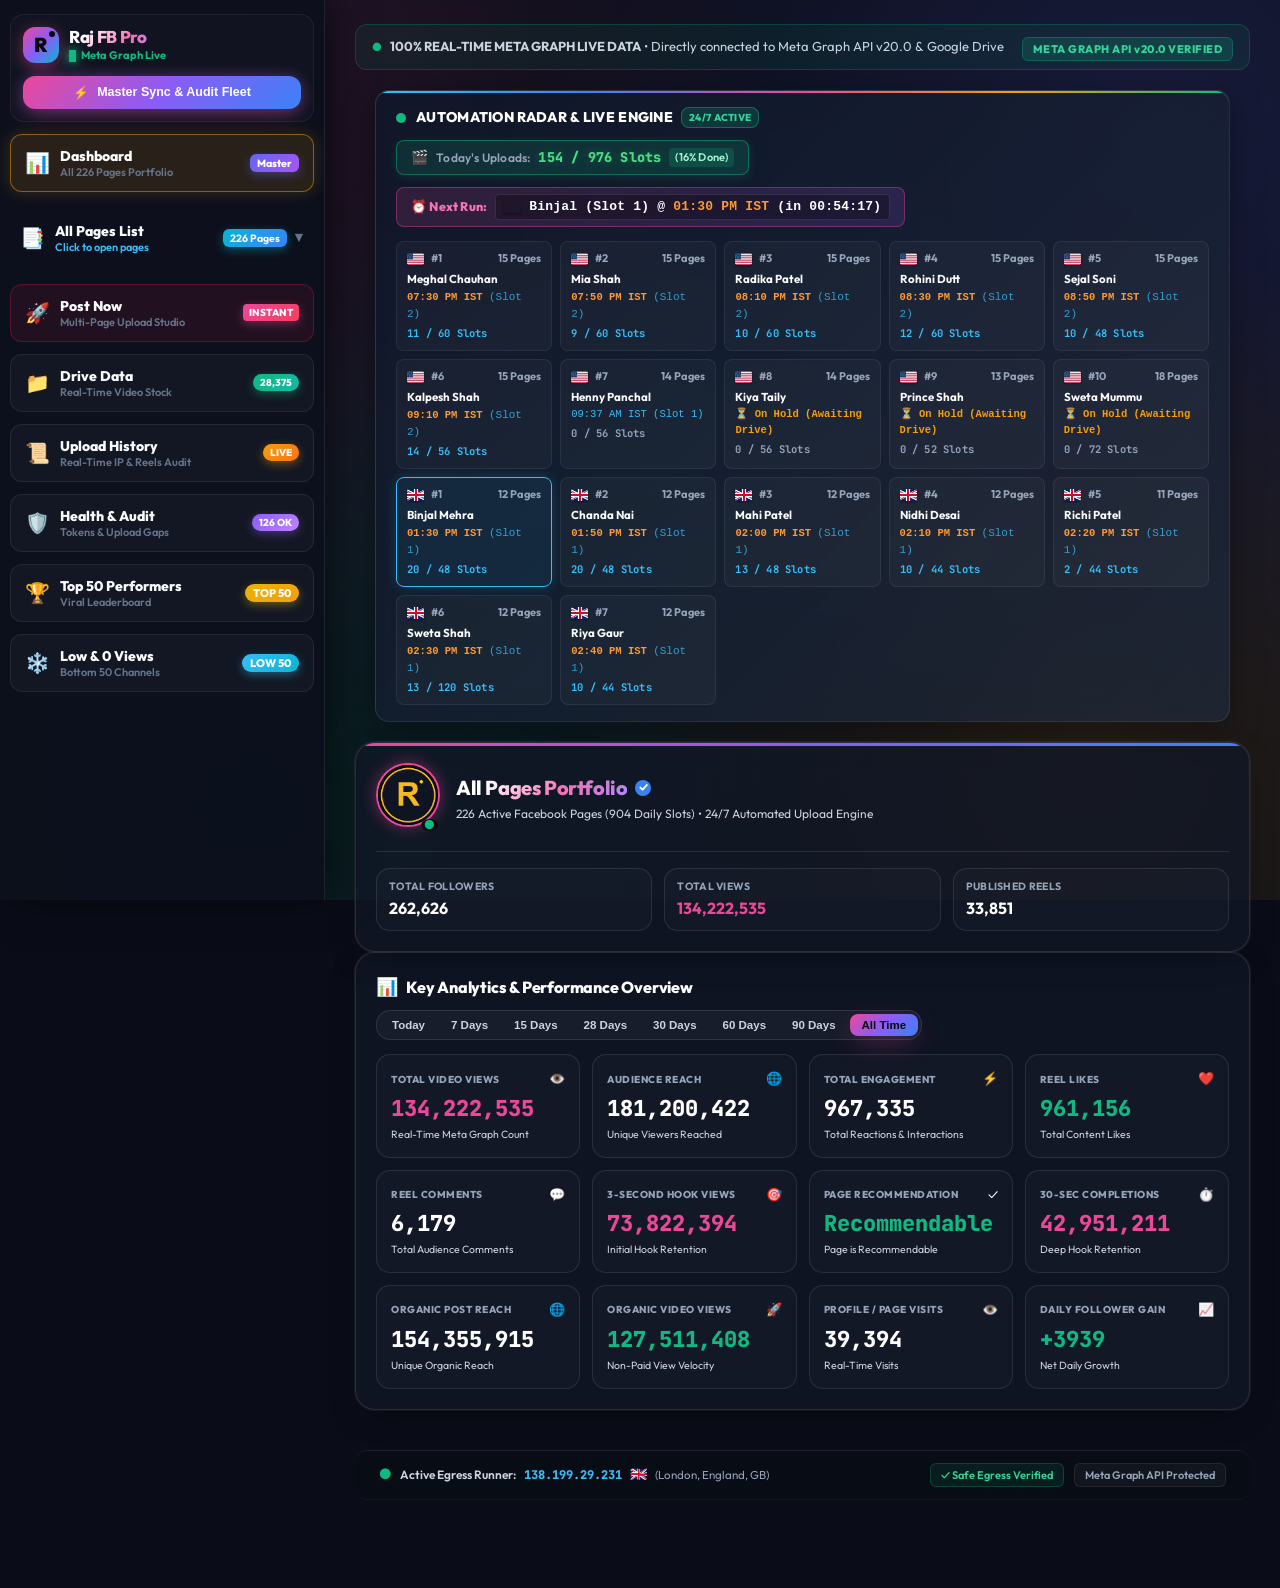
==== commit 5e9bb315: "feat: add Prince Shah (13 pages) & Sweta Mummu (18 pages) to Fleet (226 Pages, 904 Daily Slots) on h" ====
--- a/web/index.html
+++ b/web/index.html
@@ -122,12 +122,12 @@
 
       <!-- BOX 1: MASTER DASHBOARD -->
       <div class="drawer-nav-card">
-        <button type="button" class="drawer-nav-tile" id="btnDrawerDashboard" onclick="mobileSwitchView('dashboard')" title="Master Dashboard (All 195 Pages Portfolio)">
+        <button type="button" class="drawer-nav-tile" id="btnDrawerDashboard" onclick="mobileSwitchView('dashboard')" title="Master Dashboard (All 226 Pages Portfolio)">
           <div class="tile-content-left">
             <span class="tile-icon">📊</span>
             <div class="tile-text">
               <span class="tile-title">Dashboard</span>
-              <span class="tile-sub">All 195 Pages Portfolio</span>
+              <span class="tile-sub">All 226 Pages Portfolio</span>
             </div>
           </div>
           <span class="tile-badge-gold">Master</span>
@@ -141,11 +141,11 @@
             <span class="tile-icon">📑</span>
             <div class="tile-text">
               <span class="tile-title">All Pages List</span>
-              <span class="tile-sub" id="drawerActivePageSub">195 Facebook Pages</span>
+              <span class="tile-sub" id="drawerActivePageSub">226 Facebook Pages</span>
             </div>
           </div>
           <div class="tile-content-right">
-            <span class="pages-count-pill" id="sidebarPagesCountBadge">195 Pages</span>
+            <span class="pages-count-pill" id="sidebarPagesCountBadge">226 Pages</span>
             <span class="drawer-shutter-arrow" id="drawerPagesShutterArrow">▼</span>
           </div>
         </button>
@@ -154,7 +154,7 @@
         <div class="drawer-pages-shutter-body" id="drawerPagesShutterBody" style="display: none;">
           <!-- Page Search Bar -->
           <div class="drawer-search-box">
-            <input type="search" id="sidebarPagesSearch" class="drawer-search-input" placeholder="🔍 Search across all 195 pages or ID..." onclick="event.stopPropagation()">
+            <input type="search" id="sidebarPagesSearch" class="drawer-search-input" placeholder="🔍 Search across all 226 pages or ID..." onclick="event.stopPropagation()">
           </div>
 
           <!-- The 10 Fleet Accordions List (Populated dynamically) -->
@@ -297,7 +297,7 @@
             <span class="tile-icon">📊</span>
             <div class="tile-text">
               <span class="tile-title">Dashboard</span>
-              <span class="tile-sub">All 195 Pages Portfolio</span>
+              <span class="tile-sub">All 226 Pages Portfolio</span>
             </div>
           </div>
           <span class="tile-badge-gold">Master</span>
@@ -315,7 +315,7 @@
             </div>
           </div>
           <div class="pages-header-right">
-            <span class="pages-count-pill" id="sidePagesCountBadge">195 Pages</span>
+            <span class="pages-count-pill" id="sidePagesCountBadge">226 Pages</span>
             <span class="pages-toggle-arrow" id="sidePagesToggleArrow">▼</span>
           </div>
         </button>
@@ -323,7 +323,7 @@
         <!-- Shutter Body (Closed by default - Shutter Band) -->
         <div class="sidebar-pages-body" id="sidePagesShutterBody">
           <div class="sidebar-pages-search-row">
-            <input type="text" id="sidePagesSearchInput" class="side-pages-search-input" placeholder="🔍 Search across all 195 pages..." onclick="event.stopPropagation()">
+            <input type="text" id="sidePagesSearchInput" class="side-pages-search-input" placeholder="🔍 Search across all 226 pages..." onclick="event.stopPropagation()">
           </div>
 
           <div class="sidebar-pages-scroll-list" id="sidebarPagesScrollList">
@@ -616,7 +616,7 @@
           </div>
           <div class="strip-stat">
             <span class="stat-label">Configured Folders</span>
-            <span class="stat-num green-text">195 / 195 Ready</span>
+            <span class="stat-num green-text">226 / 226 Ready</span>
           </div>
         </div>
       </section>
@@ -945,10 +945,10 @@
             <span class="tp-heading-icon" id="tpMainHeaderIcon">🏆</span>
             <div>
               <h2 class="tp-heading-title" id="tpMainHeaderTitle">Top 50 Performers</h2>
-              <p class="tp-subtitle" id="tpMainHeaderSubtitle">Live Viral Leaderboard & Channel Rankings across all 195 Facebook Pages</p>
-            </div>
-          </div>
-          <span class="tp-heading-badge" id="tpLeaderboardBadge">195 Pages Monitored</span>
+              <p class="tp-subtitle" id="tpMainHeaderSubtitle">Live Viral Leaderboard & Channel Rankings across all 226 Facebook Pages</p>
+            </div>
+          </div>
+          <span class="tp-heading-badge" id="tpLeaderboardBadge">226 Pages Monitored</span>
         </div>
 
         <!-- Executive KPI Grid (Swapped dynamically based on Mode) -->
@@ -1072,7 +1072,7 @@
             <div class="radar-today-uploads-badge" id="radarTodayUploadsBadge" title="Total Facebook Reels uploaded today across all 195 configured pages">
               <span class="radar-upload-icon">🎬</span>
               <span class="radar-upload-label">Today's Uploads:</span>
-              <span class="radar-upload-count" id="radarTodayUploadsCount">0 / 780 Slots</span>
+              <span class="radar-upload-count" id="radarTodayUploadsCount">0 / 904 Slots</span>
               <span class="radar-upload-pct" id="radarTodayUploadsPct">(0% Done)</span>
             </div>
 
@@ -1138,6 +1138,20 @@
             <div class="radar-card-slots" id="radarSlots_a8" style="color:#64748b;">Paused (0 / 56 Slots)</div>
           </div>
 
+          <div class="radar-timeline-card" id="radarCard_a9">
+            <div class="radar-card-top"><span><img src="icons/us.png" alt="US" class="app-flag-icon"> #9</span><span>13 Pages</span></div>
+            <div class="radar-card-name">Prince Shah</div>
+            <div class="radar-card-time" style="color:#f59e0b;font-weight:600;">⏳ On Hold (Awaiting Drive)</div>
+            <div class="radar-card-slots" id="radarSlots_a9" style="color:#64748b;">Paused (0 / 52 Slots)</div>
+          </div>
+
+          <div class="radar-timeline-card" id="radarCard_a10">
+            <div class="radar-card-top"><span><img src="icons/us.png" alt="US" class="app-flag-icon"> #10</span><span>18 Pages</span></div>
+            <div class="radar-card-name">Sweta Mummu</div>
+            <div class="radar-card-time" style="color:#f59e0b;font-weight:600;">⏳ On Hold (Awaiting Drive)</div>
+            <div class="radar-card-slots" id="radarSlots_a10" style="color:#64748b;">Paused (0 / 72 Slots)</div>
+          </div>
+
           <div class="radar-timeline-card" id="radarCard_uk1">
             <div class="radar-card-top"><span><img src="icons/gb.png" alt="UK" class="app-flag-icon"> #1</span><span>12 Pages</span></div>
             <div class="radar-card-name">Binjal Mehra</div>
@@ -1197,7 +1211,7 @@
             <h2 id="heroPageName" class="hero-title">All Pages Portfolio</h2>
             <span class="verified-icon">✓</span>
           </div>
-          <div id="heroPageSub" class="hero-meta">195 Active Facebook Pages (780 Daily Slots) • 24/7 Automated Upload Engine</div>
+          <div id="heroPageSub" class="hero-meta">226 Active Facebook Pages (904 Daily Slots) • 24/7 Automated Upload Engine</div>
         </div>
       </div>
 
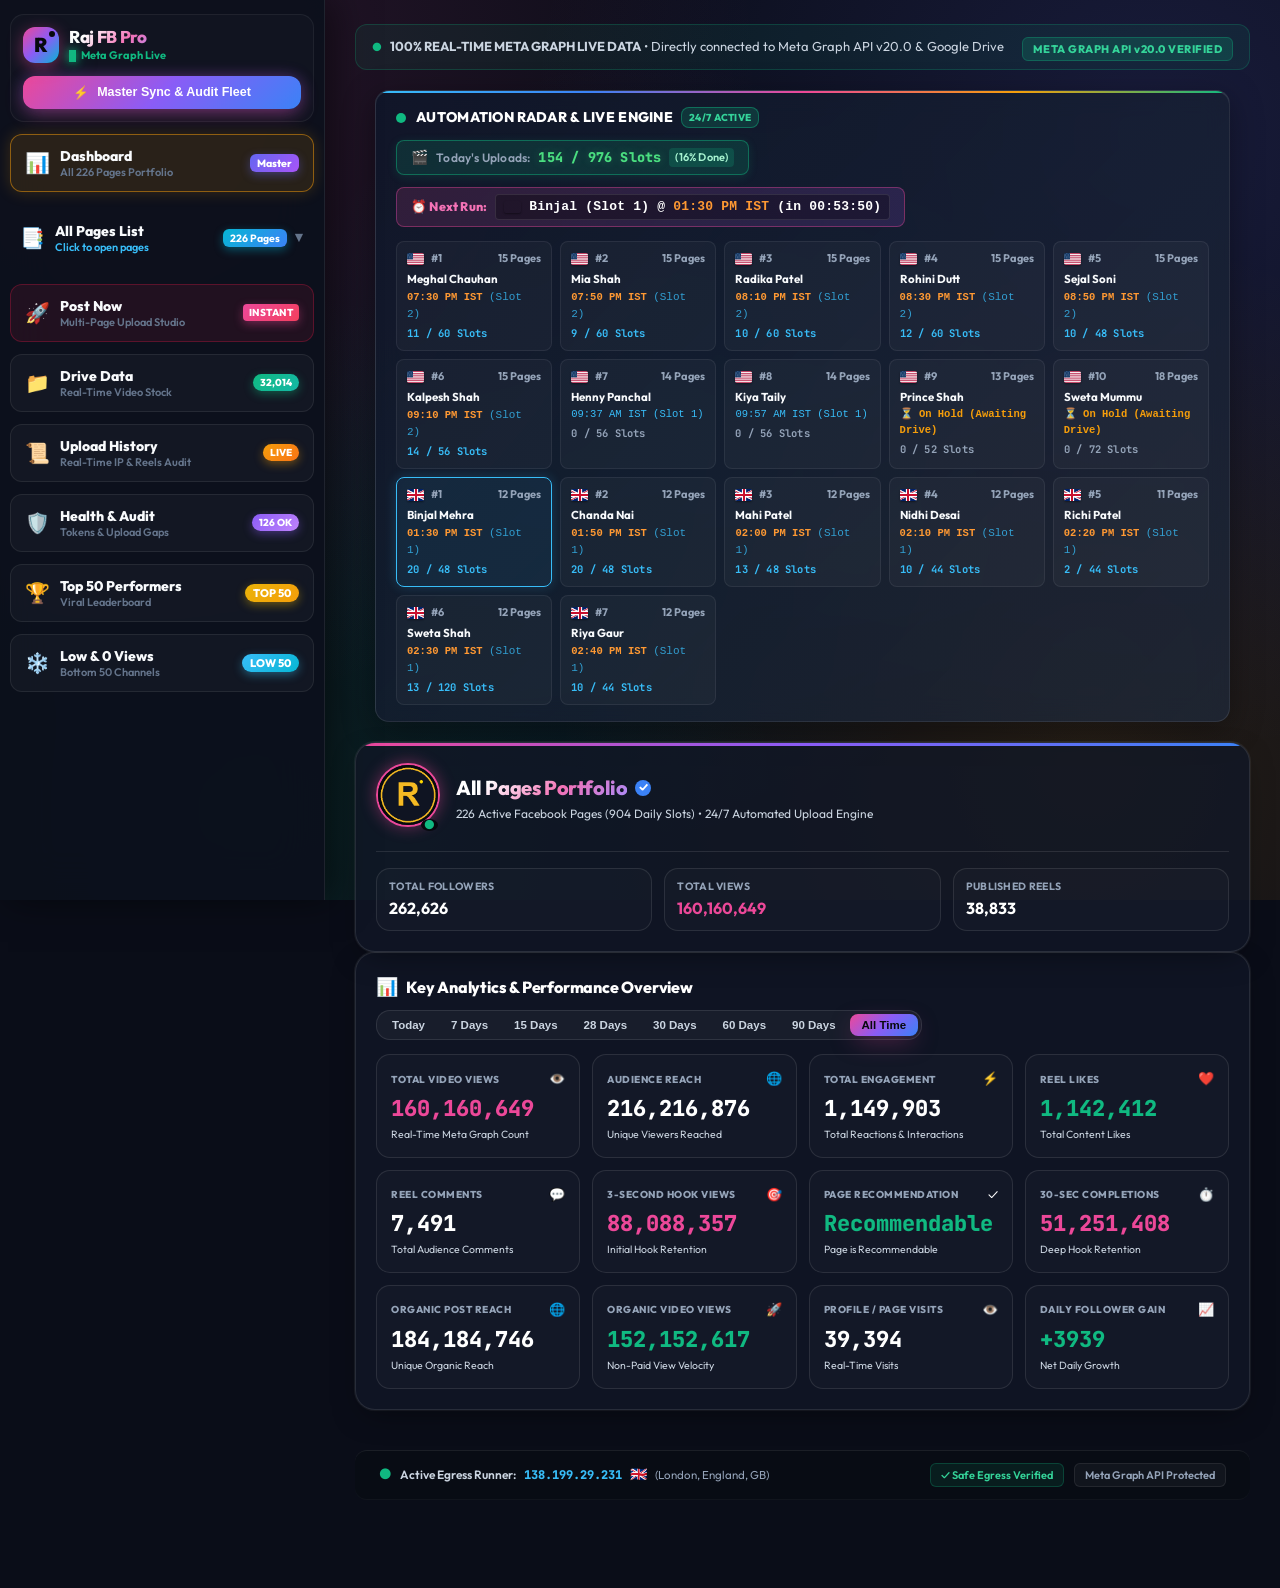
==== commit a69d97d8: "feat: activate Kiya Taily (14 pages, 3639 stock) & fix WireGuard LF pipeline" ====
--- a/web/index.html
+++ b/web/index.html
@@ -1134,8 +1134,8 @@
           <div class="radar-timeline-card" id="radarCard_a8">
             <div class="radar-card-top"><span><img src="icons/us.png" alt="US" class="app-flag-icon"> #8</span><span>14 Pages</span></div>
             <div class="radar-card-name">Kiya Taily</div>
-            <div class="radar-card-time" style="color:#f59e0b;font-weight:600;">⏳ On Hold (Awaiting Drive)</div>
-            <div class="radar-card-slots" id="radarSlots_a8" style="color:#64748b;">Paused (0 / 56 Slots)</div>
+            <div class="radar-card-time">09:57 AM IST (Slot 1)</div>
+            <div class="radar-card-slots" id="radarSlots_a8">0 / 56 Slots</div>
           </div>
 
           <div class="radar-timeline-card" id="radarCard_a9">
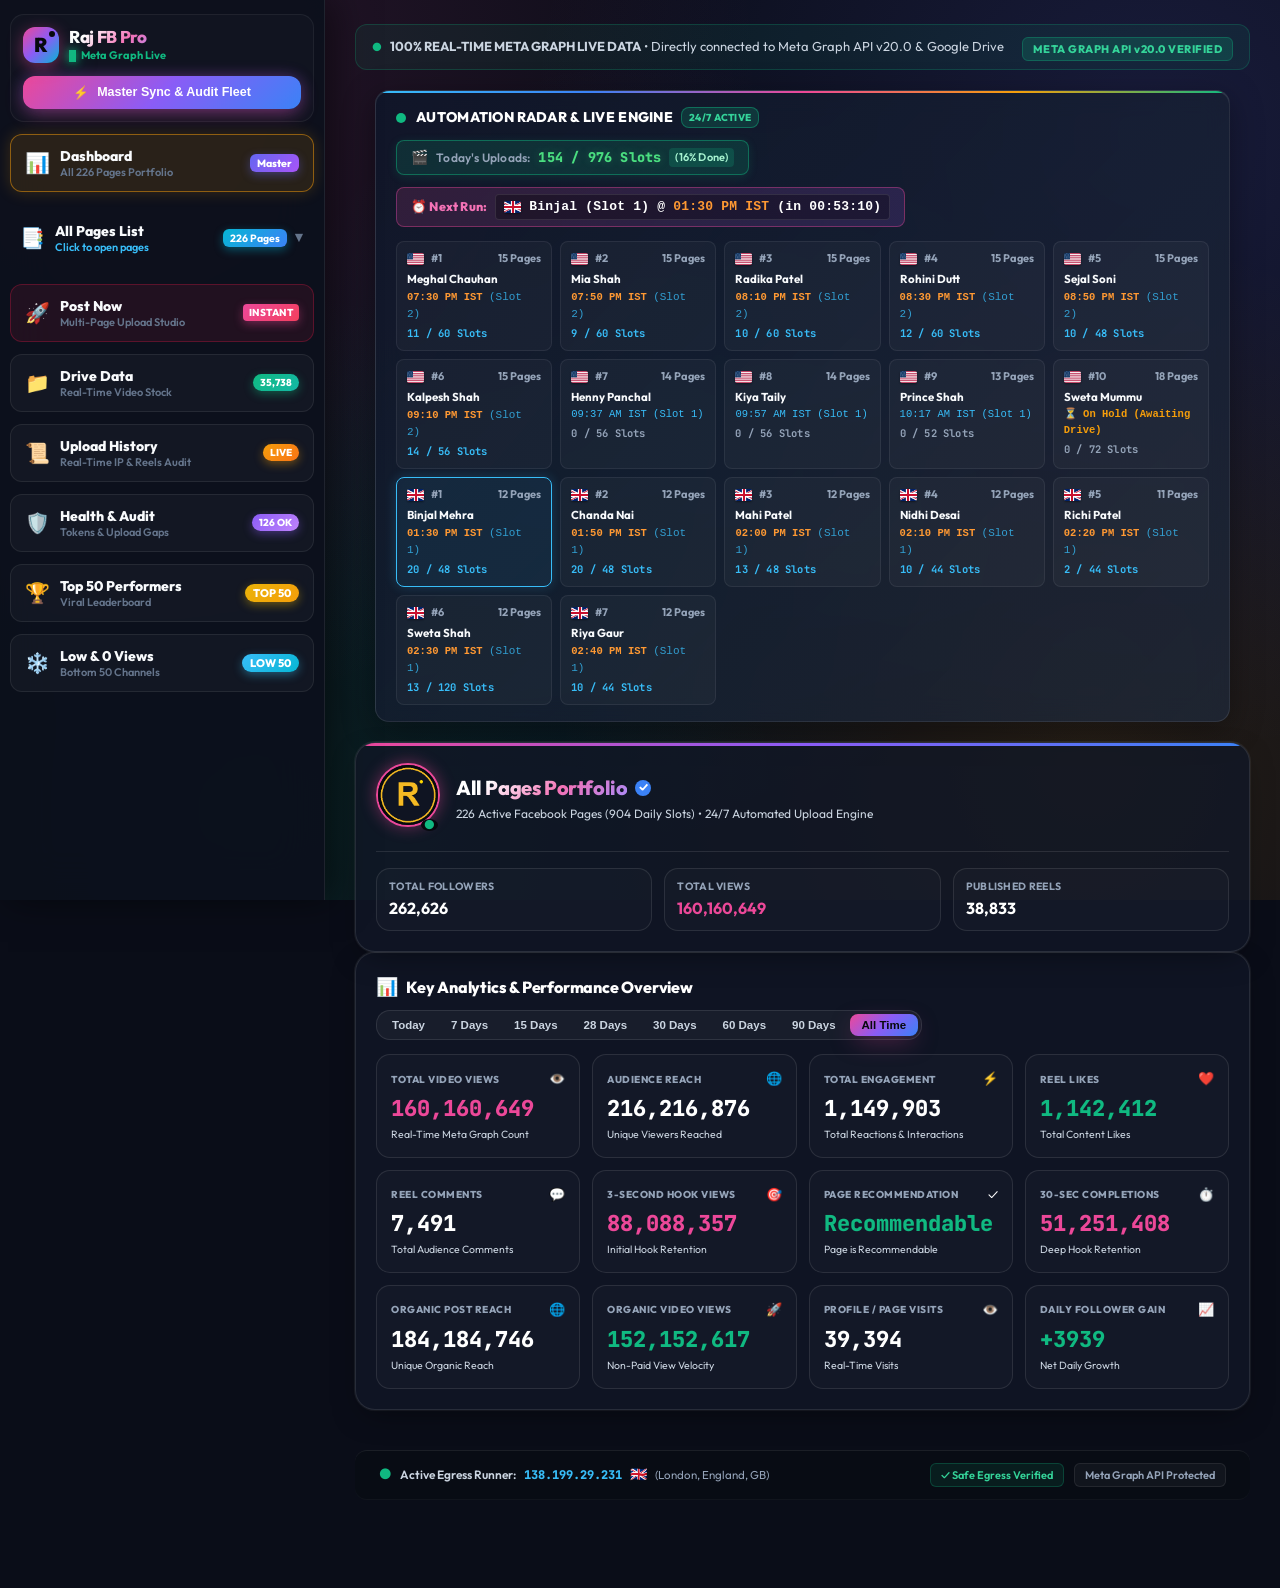
==== commit 936f6622: "fix: activate Prince Shah in automation radar grid and gold_app.js" ====
--- a/web/index.html
+++ b/web/index.html
@@ -1141,8 +1141,8 @@
           <div class="radar-timeline-card" id="radarCard_a9">
             <div class="radar-card-top"><span><img src="icons/us.png" alt="US" class="app-flag-icon"> #9</span><span>13 Pages</span></div>
             <div class="radar-card-name">Prince Shah</div>
-            <div class="radar-card-time" style="color:#f59e0b;font-weight:600;">⏳ On Hold (Awaiting Drive)</div>
-            <div class="radar-card-slots" id="radarSlots_a9" style="color:#64748b;">Paused (0 / 52 Slots)</div>
+            <div class="radar-card-time">10:17 AM IST (Slot 1)</div>
+            <div class="radar-card-slots" id="radarSlots_a9">0 / 52 Slots</div>
           </div>
 
           <div class="radar-timeline-card" id="radarCard_a10">
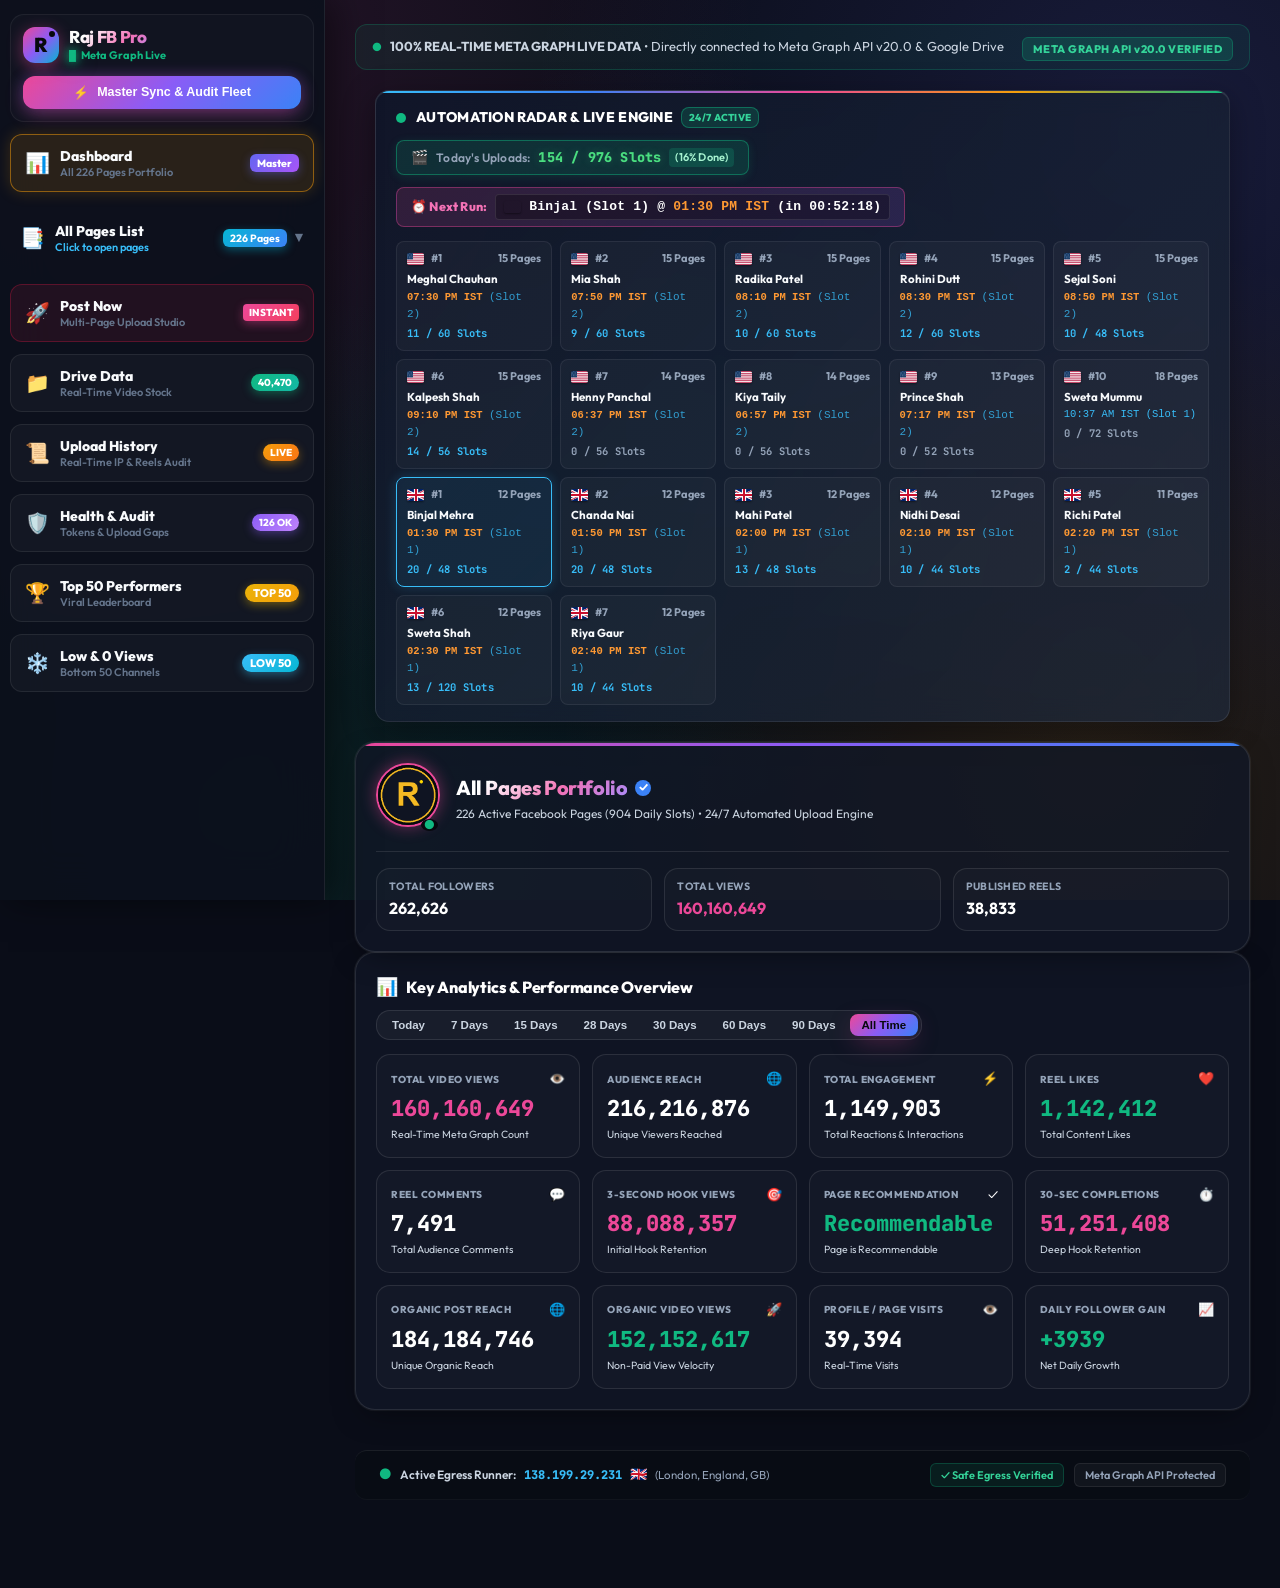
==== commit 19f97440: "feat: activate Sweta Mummu in radar timeline card on web mirror" ====
--- a/web/index.html
+++ b/web/index.html
@@ -1148,8 +1148,8 @@
           <div class="radar-timeline-card" id="radarCard_a10">
             <div class="radar-card-top"><span><img src="icons/us.png" alt="US" class="app-flag-icon"> #10</span><span>18 Pages</span></div>
             <div class="radar-card-name">Sweta Mummu</div>
-            <div class="radar-card-time" style="color:#f59e0b;font-weight:600;">⏳ On Hold (Awaiting Drive)</div>
-            <div class="radar-card-slots" id="radarSlots_a10" style="color:#64748b;">Paused (0 / 72 Slots)</div>
+            <div class="radar-card-time">10:37 AM IST (Slot 1)</div>
+            <div class="radar-card-slots" id="radarSlots_a10">0 / 72 Slots</div>
           </div>
 
           <div class="radar-timeline-card" id="radarCard_uk1">
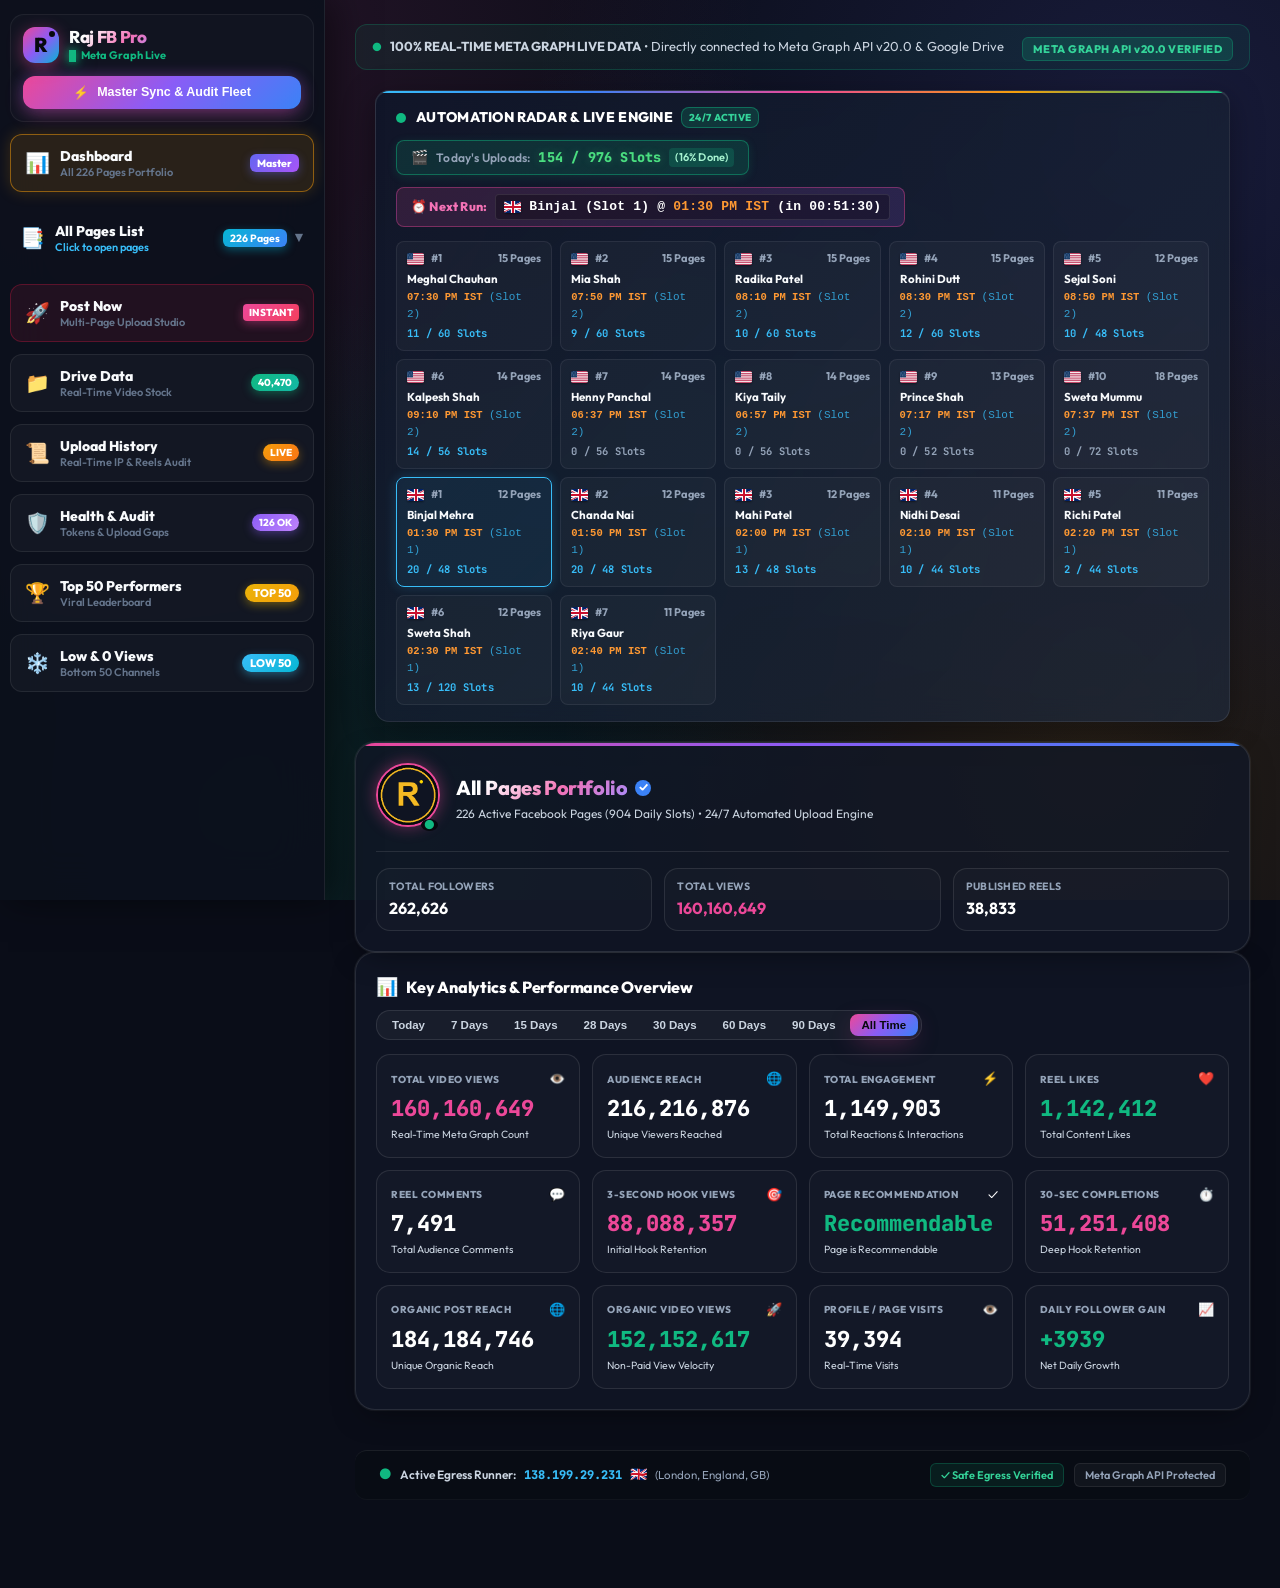
==== commit d20ac53a: "fix: correct card page count badges to match exact fleet pages on web mirror" ====
--- a/web/index.html
+++ b/web/index.html
@@ -1111,14 +1111,14 @@
           </div>
 
           <div class="radar-timeline-card" id="radarCard_a5">
-            <div class="radar-card-top"><span><img src="icons/us.png" alt="US" class="app-flag-icon"> #5</span><span>15 Pages</span></div>
+            <div class="radar-card-top"><span><img src="icons/us.png" alt="US" class="app-flag-icon"> #5</span><span>12 Pages</span></div>
             <div class="radar-card-name">Sejal Soni</div>
             <div class="radar-card-time">05:50 AM IST (Slot 4)</div>
             <div class="radar-card-slots" id="radarSlots_a5">0 / 60 Slots</div>
           </div>
 
           <div class="radar-timeline-card" id="radarCard_a6">
-            <div class="radar-card-top"><span><img src="icons/us.png" alt="US" class="app-flag-icon"> #6</span><span>15 Pages</span></div>
+            <div class="radar-card-top"><span><img src="icons/us.png" alt="US" class="app-flag-icon"> #6</span><span>14 Pages</span></div>
             <div class="radar-card-name">Kalpesh Shah</div>
             <div class="radar-card-time">09:10 AM IST (Slot 1)</div>
             <div class="radar-card-slots" id="radarSlots_a6">0 / 60 Slots</div>
@@ -1171,7 +1171,7 @@
             <div class="radar-card-slots" id="radarSlots_uk3">0 / 48 Slots</div>
           </div>
           <div class="radar-timeline-card" id="radarCard_uk4">
-            <div class="radar-card-top"><span><img src="icons/gb.png" alt="UK" class="app-flag-icon"> #4</span><span>12 Pages</span></div>
+            <div class="radar-card-top"><span><img src="icons/gb.png" alt="UK" class="app-flag-icon"> #4</span><span>11 Pages</span></div>
             <div class="radar-card-name">Nidhi Desai</div>
             <div class="radar-card-time">02:40 AM IST (Slot 4)</div>
             <div class="radar-card-slots" id="radarSlots_uk4">0 / 48 Slots</div>
@@ -1189,7 +1189,7 @@
             <div class="radar-card-slots" id="radarSlots_uk6">0 / 48 Slots</div>
           </div>
           <div class="radar-timeline-card" id="radarCard_uk7">
-            <div class="radar-card-top"><span><img src="icons/gb.png" alt="UK" class="app-flag-icon"> #7</span><span>12 Pages</span></div>
+            <div class="radar-card-top"><span><img src="icons/gb.png" alt="UK" class="app-flag-icon"> #7</span><span>11 Pages</span></div>
             <div class="radar-card-name">Riya Gaur</div>
             <div class="radar-card-time">03:10 AM IST (Slot 4)</div>
             <div class="radar-card-slots" id="radarSlots_uk7">0 / 48 Slots</div>
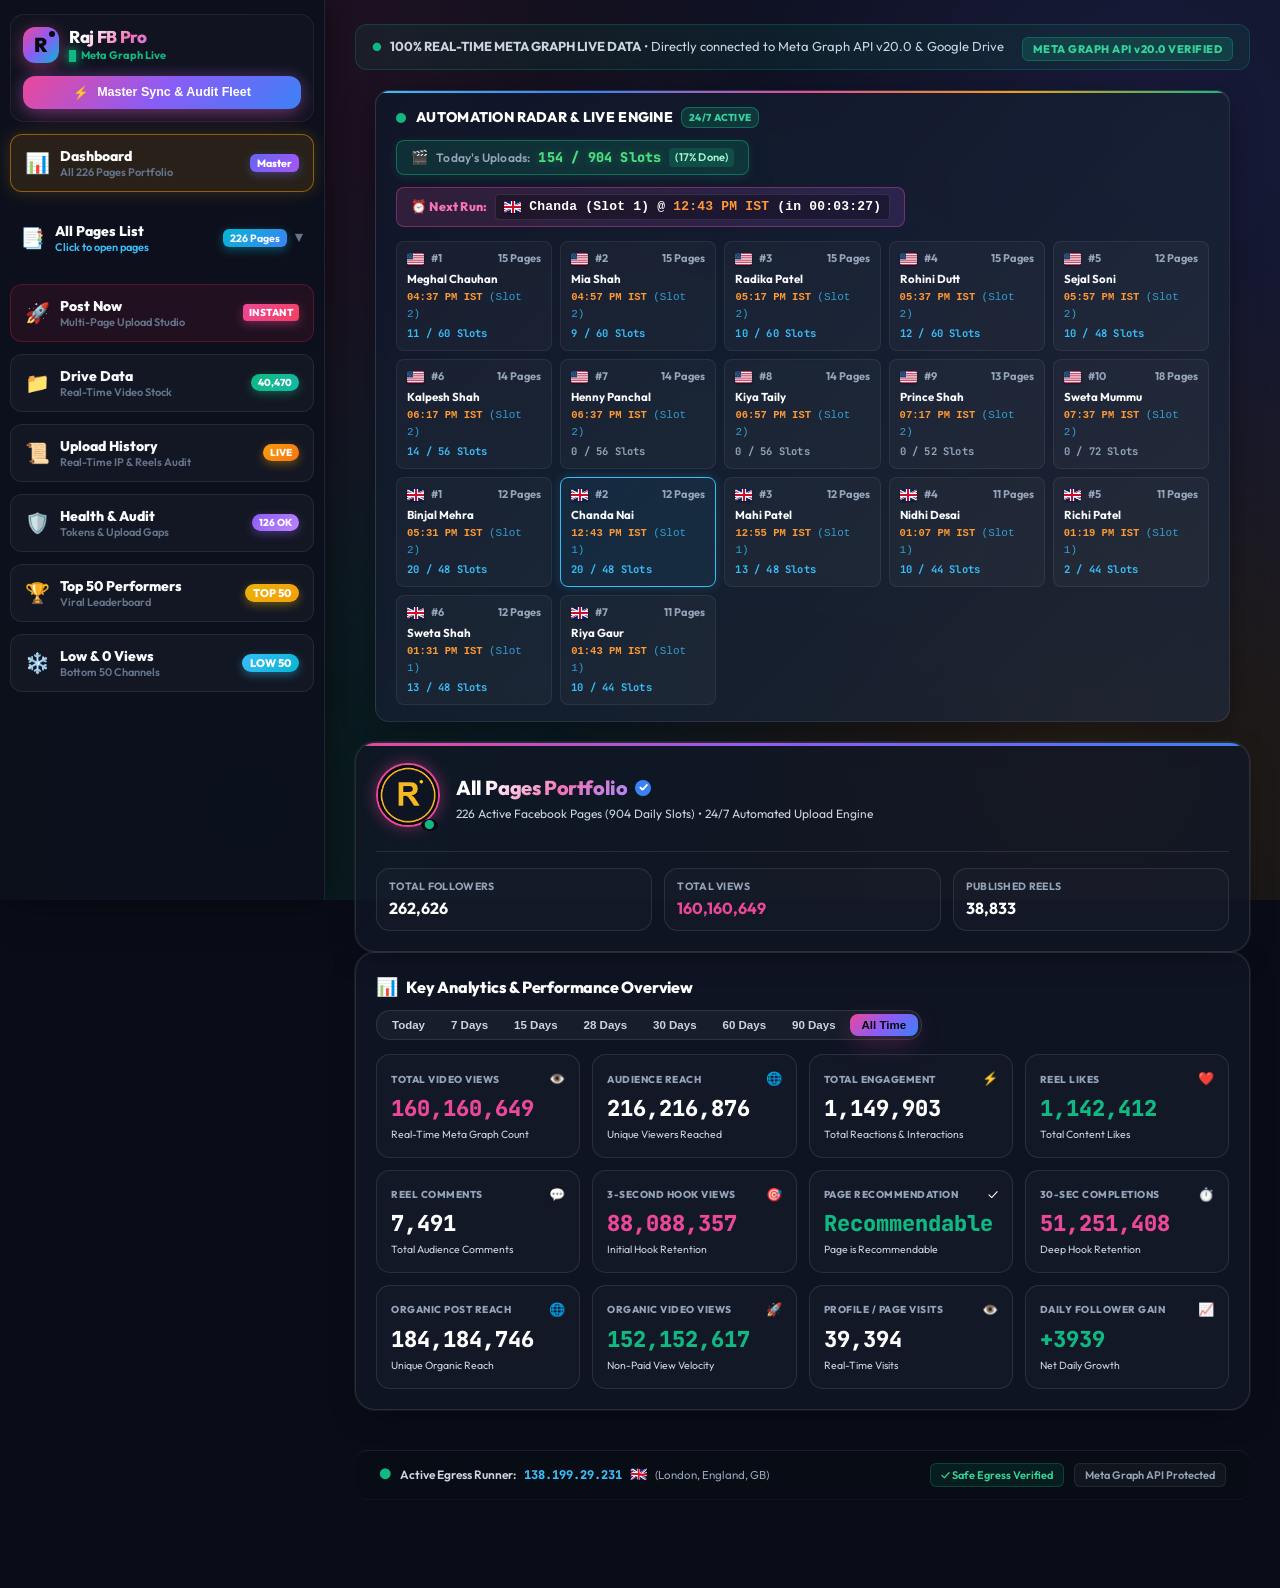
==== commit 9ac83446: "fix(upload-history): remove 500 limit, enable full fleet upload archive (11,592 reels), fix runner r" ====
--- a/web/index.html
+++ b/web/index.html
@@ -759,10 +759,10 @@
               <span id="historyRefreshText">Refresh Live</span>
             </button>
             <div class="timeframe-toggle-wrapper" id="historyCountryFilters">
-              <button type="button" class="timeframe-pill active" data-filter="all" id="btnHistoryFilterAll">All (<span id="historyTotalCountBadge">443</span>)</button>
-              <button type="button" class="timeframe-pill" data-filter="us" id="btnHistoryFilterUS"><img src="icons/us.png" alt="US" class="app-flag-icon"> (30)</button>
-              <button type="button" class="timeframe-pill" data-filter="uk" id="btnHistoryFilterUK"><img src="icons/gb.png" alt="UK" class="app-flag-icon"> (71)</button>
-              <button type="button" class="timeframe-pill" data-filter="today" id="btnHistoryFilterToday">⚡ Today</button>
+              <button type="button" class="timeframe-pill active" data-filter="all" id="btnHistoryFilterAll">All (<span id="historyTotalCountBadge">11,592</span>)</button>
+              <button type="button" class="timeframe-pill" data-filter="us" id="btnHistoryFilterUS"><img src="icons/us.png" alt="US" class="app-flag-icon"> USA (<span id="historyUSCountBadge">6,696</span>)</button>
+              <button type="button" class="timeframe-pill" data-filter="uk" id="btnHistoryFilterUK"><img src="icons/gb.png" alt="UK" class="app-flag-icon"> UK (<span id="historyUKCountBadge">4,896</span>)</button>
+              <button type="button" class="timeframe-pill" data-filter="today" id="btnHistoryFilterToday">⚡ Today (<span id="historyTodayCountBadge">0</span>)</button>
             </div>
           </div>
         </div>
@@ -806,9 +806,12 @@
         </div>
 
         <!-- Pagination / Load More -->
-        <div class="history-pagination-row" style="display: flex; justify-content: center; align-items: center; gap: 12px; margin-top: 16px;">
-          <button type="button" id="btnLoadMoreUploadHistory" class="btn-load-more" onclick="loadMoreUploadHistory()" style="background: rgba(234,179,8,0.15); border: 1px solid rgba(234,179,8,0.35); color: #facc15; padding: 8px 24px; border-radius: 8px; font-weight: 700; cursor: pointer;">
-            ⬇️ Load More Uploads (<span id="historyRemainingBadge">393 remaining</span>)
+        <div class="history-pagination-row" style="display: flex; justify-content: center; align-items: center; gap: 12px; margin-top: 16px; flex-wrap: wrap;">
+          <button type="button" id="btnLoadMoreUploadHistory" class="btn-load-more" onclick="loadMoreUploadHistory(100)" style="background: rgba(234,179,8,0.15); border: 1px solid rgba(234,179,8,0.35); color: #facc15; padding: 10px 24px; border-radius: 8px; font-weight: 700; cursor: pointer; display: inline-flex; align-items: center; gap: 8px;">
+            <span>⬇️ Load More Uploads</span> (<span id="historyRemainingBadge">0 remaining</span>)
+          </button>
+          <button type="button" id="btnLoadAllUploadHistory" class="btn-load-all" onclick="loadAllUploadHistory()" style="background: rgba(56,189,248,0.12); border: 1px solid rgba(56,189,248,0.3); color: #38bdf8; padding: 10px 20px; border-radius: 8px; font-weight: 700; cursor: pointer; display: inline-flex; align-items: center; gap: 8px;">
+            <span>⚡ View All Uploads (Entire Archive)</span>
           </button>
         </div>
       </section>
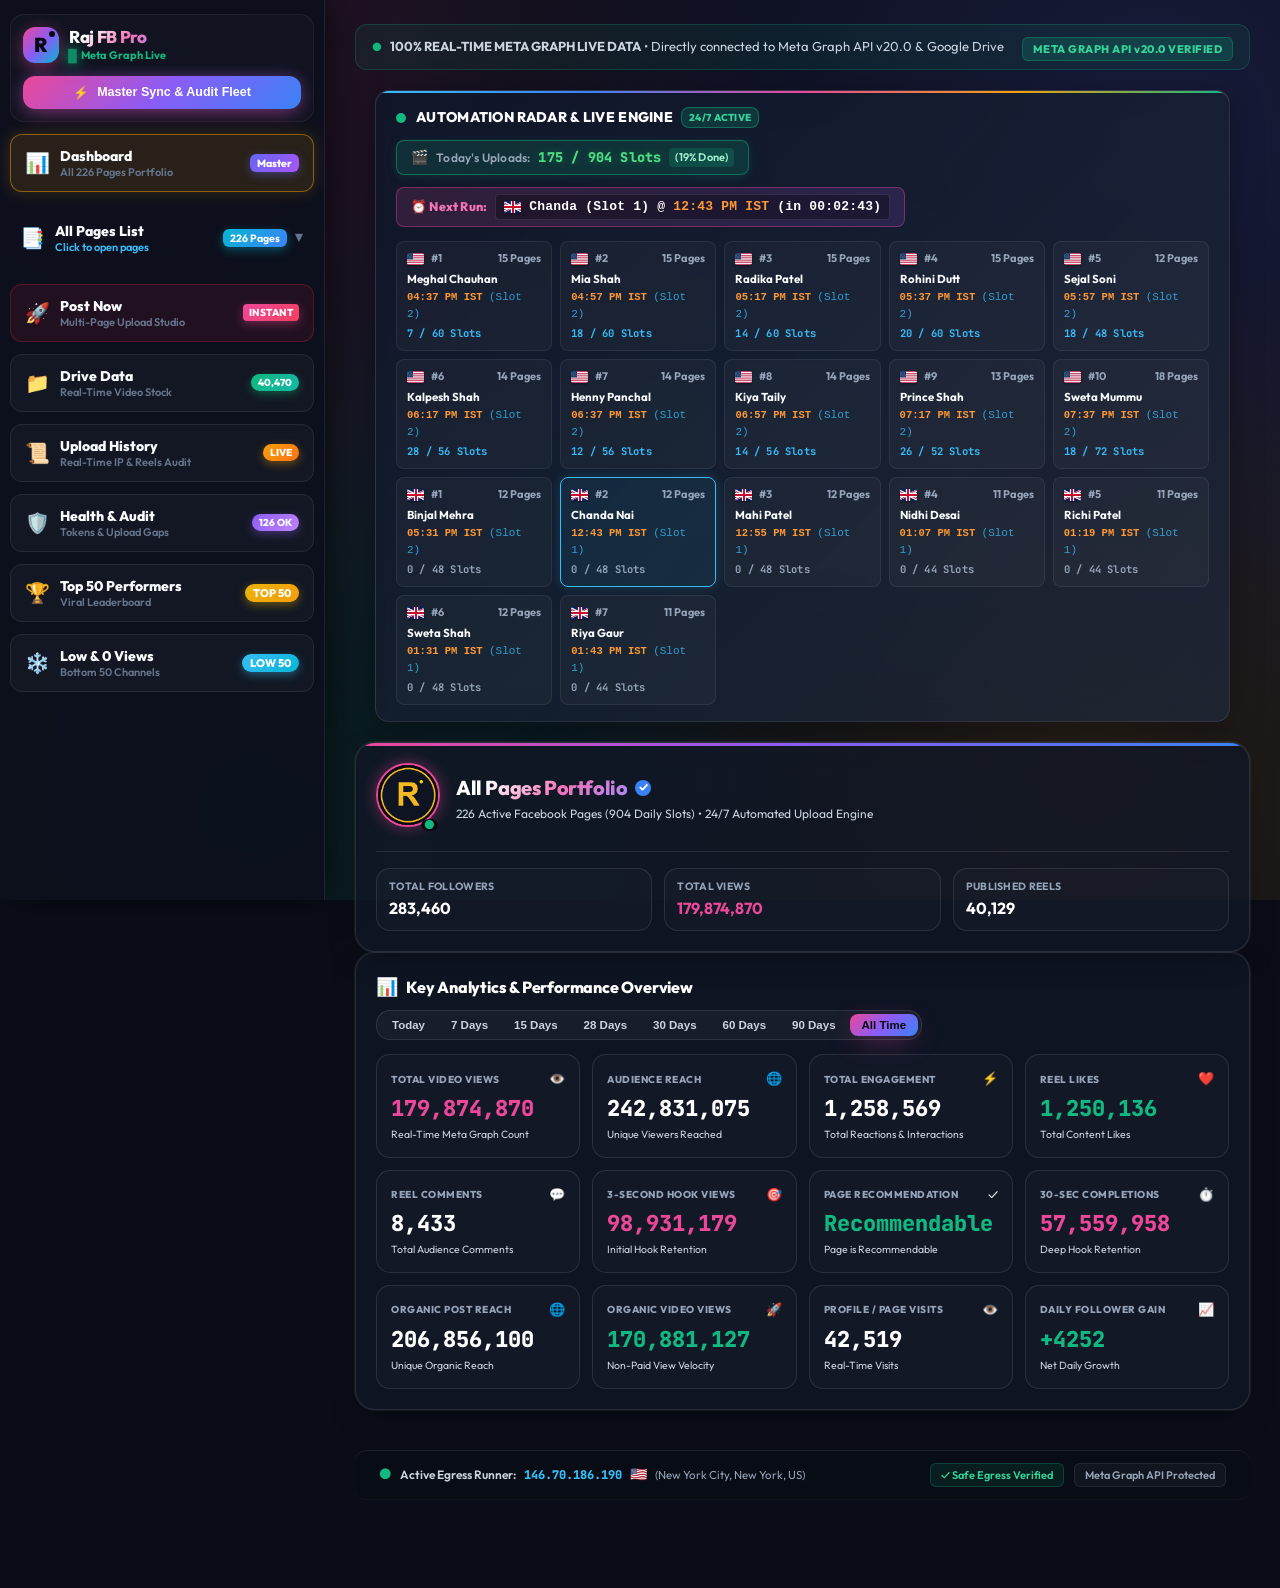
==== commit 30c57298: "feat(fleet): synchronize all 226 pages, configs USA 1-10 & UK 1-7, live upload engine and dashboard" ====
--- a/web/index.html
+++ b/web/index.html
@@ -18,7 +18,7 @@
   <link rel="preconnect" href="https://fonts.googleapis.com">
   <link rel="preconnect" href="https://fonts.gstatic.com" crossorigin>
   <link href="https://fonts.googleapis.com/css2?family=Outfit:wght@400;500;600;700;800;900&family=Plus+Jakarta+Sans:wght@400;500;600;700;800&family=JetBrains+Mono:wght@500;600;700&display=swap" rel="stylesheet">
-  <link rel="stylesheet" href="css/gold_dashboard.css?v=10.3.8">
+  <link rel="stylesheet" href="css/gold_dashboard.css?v=10.3.9">
   <script>
     function toggleSideHealthShutter(e) {
       if (e && e.stopPropagation) e.stopPropagation();
@@ -1499,7 +1499,7 @@
   </div>
 
   <!-- Scripts -->
-  <script src="js/gold_app.js?v=10.3.8"></script>
+  <script src="js/gold_app.js?v=10.3.9"></script>
 
 </body>
 </html>
